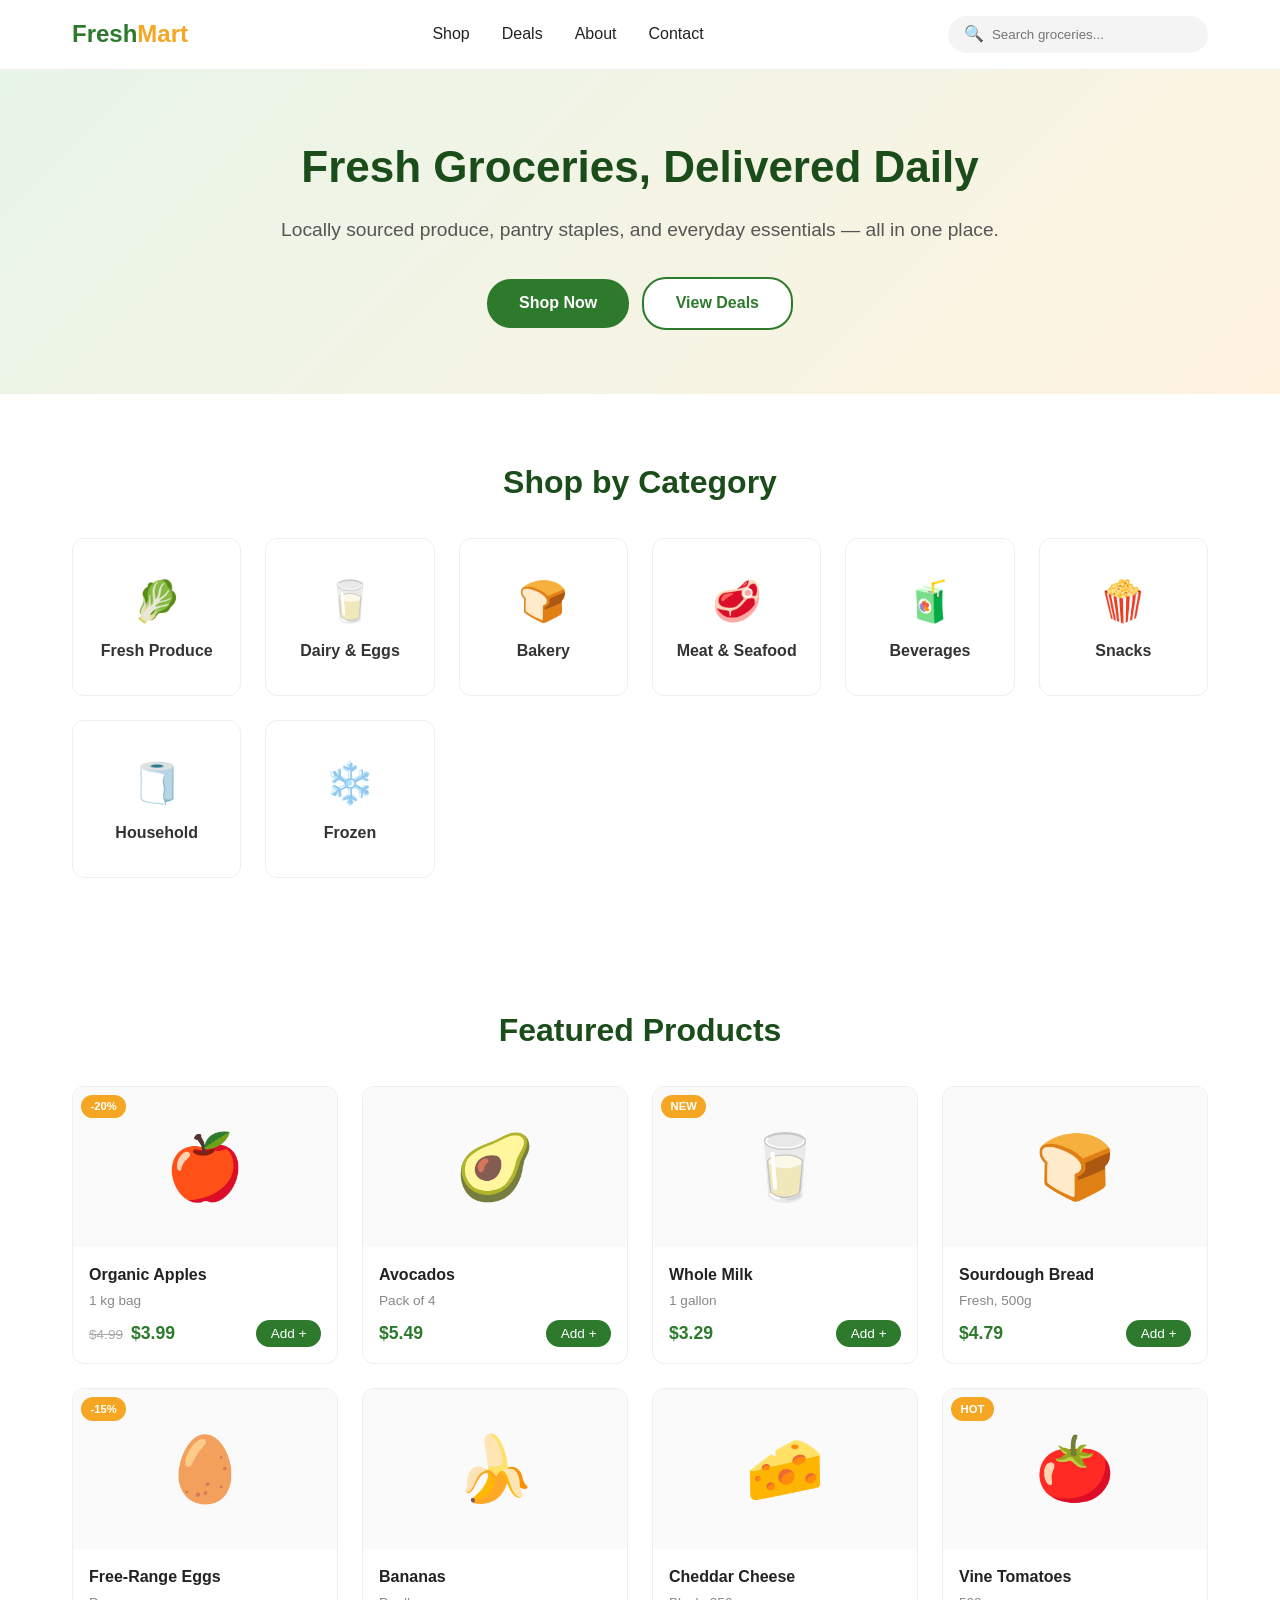
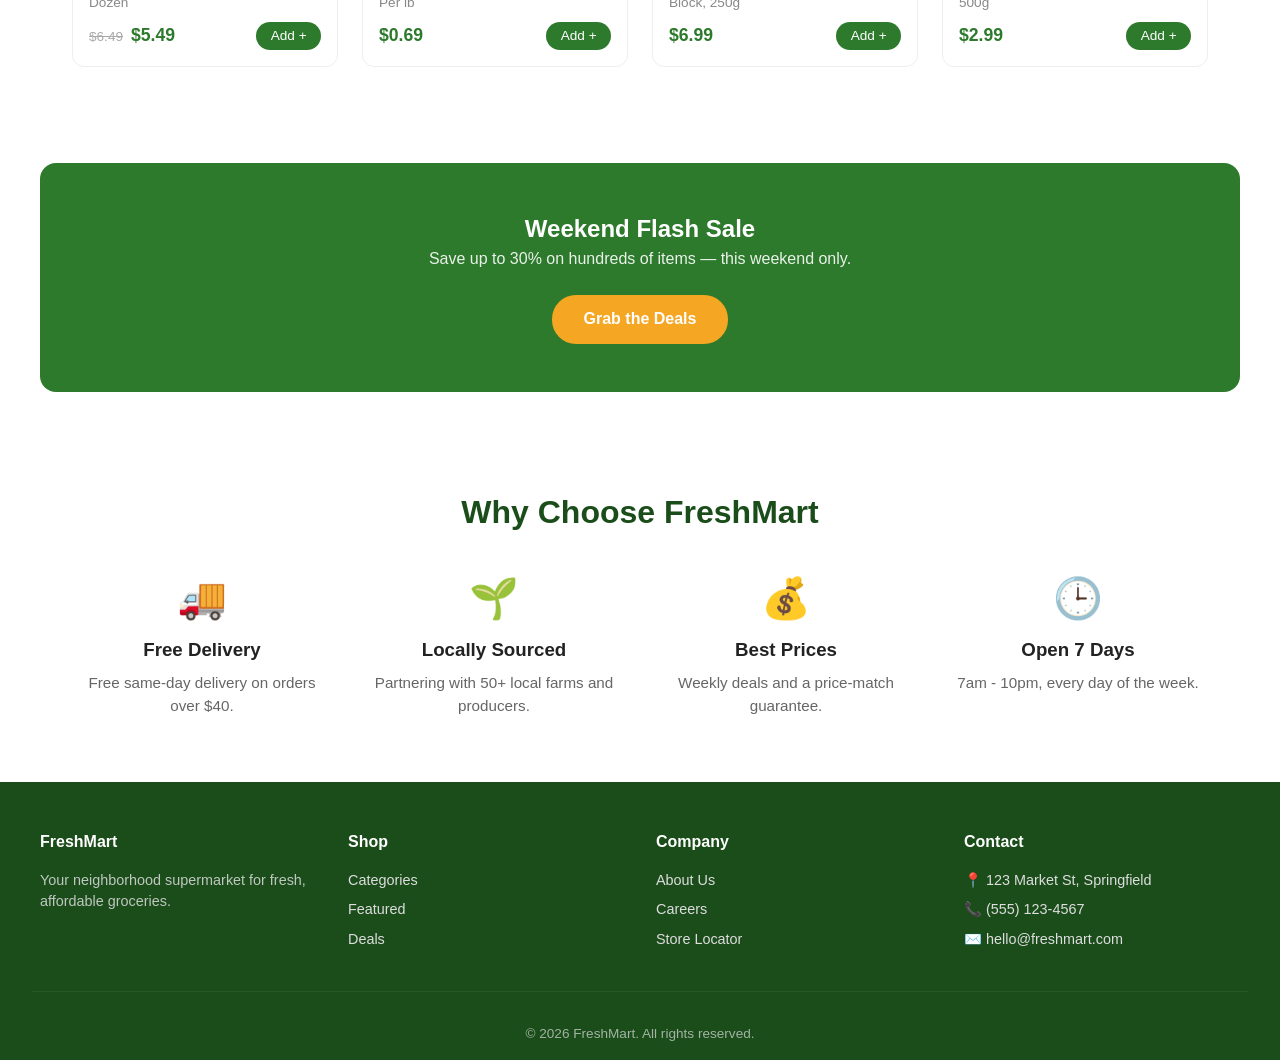
==== index.html @ 76dc121c "Add files via upload" ====
<!DOCTYPE html>
<html lang="en">
<head>
<meta charset="UTF-8" />
<meta name="viewport" content="width=device-width, initial-scale=1.0" />
<title>FreshMart - Your Neighborhood Supermarket</title>
<style>
  * { box-sizing: border-box; margin: 0; padding: 0; }
  body { font-family: -apple-system, BlinkMacSystemFont, 'Segoe UI', Roboto, sans-serif; color: #222; line-height: 1.5; }
  a { color: inherit; text-decoration: none; }
  img { max-width: 100%; display: block; }

  /* Header */
  header { position: sticky; top: 0; background: #fff; border-bottom: 1px solid #eee; z-index: 10; }
  .nav { display: flex; align-items: center; justify-content: space-between; padding: 1rem 2rem; max-width: 1200px; margin: 0 auto; }
  .logo { font-size: 1.5rem; font-weight: 800; color: #2d7a2d; }
  .logo span { color: #f5a623; }
  .nav ul { display: flex; gap: 2rem; list-style: none; }
  .nav a:hover { color: #2d7a2d; }
  .search { display: flex; align-items: center; background: #f4f4f4; border-radius: 24px; padding: 0.4rem 1rem; gap: 0.5rem; }
  .search input { border: none; background: transparent; outline: none; width: 200px; }

  /* Hero */
  .hero { background: linear-gradient(135deg, #e8f5e9 0%, #fff3e0 100%); padding: 4rem 2rem; text-align: center; }
  .hero h1 { font-size: 2.75rem; margin-bottom: 1rem; color: #1b4d1b; }
  .hero p { font-size: 1.2rem; color: #555; margin-bottom: 2rem; }
  .btn { display: inline-block; background: #2d7a2d; color: #fff; padding: 0.8rem 2rem; border-radius: 24px; font-weight: 600; border: none; cursor: pointer; transition: background 0.2s; }
  .btn:hover { background: #226322; }
  .btn-outline { background: #fff; color: #2d7a2d; border: 2px solid #2d7a2d; margin-left: 0.5rem; }
  .btn-outline:hover { background: #2d7a2d; color: #fff; }

  /* Sections */
  section { padding: 4rem 2rem; max-width: 1200px; margin: 0 auto; }
  section h2 { font-size: 2rem; margin-bottom: 2rem; text-align: center; color: #1b4d1b; }

  /* Categories */
  .categories { display: grid; grid-template-columns: repeat(auto-fit, minmax(160px, 1fr)); gap: 1.5rem; }
  .category { background: #fff; border: 1px solid #eee; border-radius: 12px; padding: 2rem 1rem; text-align: center; cursor: pointer; transition: transform 0.2s, box-shadow 0.2s; }
  .category:hover { transform: translateY(-4px); box-shadow: 0 8px 24px rgba(0,0,0,0.08); }
  .category .icon { font-size: 2.5rem; margin-bottom: 0.5rem; }
  .category h3 { font-size: 1rem; color: #333; }

  /* Products */
  .products { display: grid; grid-template-columns: repeat(auto-fill, minmax(220px, 1fr)); gap: 1.5rem; }
  .product { background: #fff; border: 1px solid #eee; border-radius: 12px; overflow: hidden; transition: box-shadow 0.2s; }
  .product:hover { box-shadow: 0 8px 24px rgba(0,0,0,0.08); }
  .product .img-wrap { background: #fafafa; font-size: 4rem; text-align: center; padding: 2rem; }
  .product .info { padding: 1rem; }
  .product h3 { font-size: 1rem; margin-bottom: 0.25rem; }
  .product .unit { color: #888; font-size: 0.85rem; margin-bottom: 0.5rem; }
  .product .price-row { display: flex; align-items: center; justify-content: space-between; }
  .product .price { font-weight: 700; color: #2d7a2d; font-size: 1.1rem; }
  .product .old-price { text-decoration: line-through; color: #aaa; font-size: 0.85rem; margin-right: 0.5rem; }
  .product .add { background: #2d7a2d; color: #fff; border: none; padding: 0.4rem 0.9rem; border-radius: 20px; cursor: pointer; font-size: 0.85rem; }
  .product .add:hover { background: #226322; }
  .badge { position: absolute; background: #f5a623; color: #fff; font-size: 0.7rem; padding: 0.2rem 0.6rem; border-radius: 12px; margin: 0.5rem; font-weight: 600; }
  .product { position: relative; }

  /* Deals banner */
  .deals { background: #2d7a2d; color: #fff; border-radius: 16px; padding: 3rem; text-align: center; margin: 2rem auto; max-width: 1200px; }
  .deals h2 { color: #fff; }
  .deals p { margin-bottom: 1.5rem; opacity: 0.9; }

  /* Features */
  .features { display: grid; grid-template-columns: repeat(auto-fit, minmax(220px, 1fr)); gap: 2rem; text-align: center; }
  .feature .icon { font-size: 2.5rem; margin-bottom: 0.5rem; }
  .feature h3 { margin-bottom: 0.5rem; }
  .feature p { color: #666; font-size: 0.95rem; }

  /* Footer */
  footer { background: #1b4d1b; color: #ddd; padding: 3rem 2rem 1rem; }
  .footer-grid { display: grid; grid-template-columns: repeat(auto-fit, minmax(200px, 1fr)); gap: 2rem; max-width: 1200px; margin: 0 auto; }
  .footer-grid h4 { color: #fff; margin-bottom: 1rem; }
  .footer-grid ul { list-style: none; }
  .footer-grid li { margin-bottom: 0.5rem; font-size: 0.9rem; }
  .footer-grid a:hover { color: #f5a623; }
  .copyright { text-align: center; padding-top: 2rem; margin-top: 2rem; border-top: 1px solid #2d5a2d; font-size: 0.85rem; opacity: 0.7; }

  @media (max-width: 700px) {
    .nav ul { display: none; }
    .hero h1 { font-size: 2rem; }
  }
</style>
</head>
<body>

<header>
  <div class="nav">
    <div class="logo">Fresh<span>Mart</span></div>
    <ul>
      <li><a href="#categories">Shop</a></li>
      <li><a href="#deals">Deals</a></li>
      <li><a href="#about">About</a></li>
      <li><a href="#contact">Contact</a></li>
    </ul>
    <div class="search">
      <span>🔍</span>
      <input type="text" placeholder="Search groceries..." />
    </div>
  </div>
</header>

<div class="hero">
  <h1>Fresh Groceries, Delivered Daily</h1>
  <p>Locally sourced produce, pantry staples, and everyday essentials — all in one place.</p>
  <a href="#categories" class="btn">Shop Now</a>
  <a href="#deals" class="btn btn-outline">View Deals</a>
</div>

<section id="categories">
  <h2>Shop by Category</h2>
  <div class="categories">
    <div class="category"><div class="icon">🥬</div><h3>Fresh Produce</h3></div>
    <div class="category"><div class="icon">🥛</div><h3>Dairy & Eggs</h3></div>
    <div class="category"><div class="icon">🍞</div><h3>Bakery</h3></div>
    <div class="category"><div class="icon">🥩</div><h3>Meat & Seafood</h3></div>
    <div class="category"><div class="icon">🧃</div><h3>Beverages</h3></div>
    <div class="category"><div class="icon">🍿</div><h3>Snacks</h3></div>
    <div class="category"><div class="icon">🧻</div><h3>Household</h3></div>
    <div class="category"><div class="icon">❄️</div><h3>Frozen</h3></div>
  </div>
</section>

<section id="featured">
  <h2>Featured Products</h2>
  <div class="products">
    <div class="product">
      <span class="badge">-20%</span>
      <div class="img-wrap">🍎</div>
      <div class="info">
        <h3>Organic Apples</h3>
        <div class="unit">1 kg bag</div>
        <div class="price-row">
          <div><span class="old-price">$4.99</span><span class="price">$3.99</span></div>
          <button class="add">Add +</button>
        </div>
      </div>
    </div>
    <div class="product">
      <div class="img-wrap">🥑</div>
      <div class="info">
        <h3>Avocados</h3>
        <div class="unit">Pack of 4</div>
        <div class="price-row">
          <span class="price">$5.49</span>
          <button class="add">Add +</button>
        </div>
      </div>
    </div>
    <div class="product">
      <span class="badge">NEW</span>
      <div class="img-wrap">🥛</div>
      <div class="info">
        <h3>Whole Milk</h3>
        <div class="unit">1 gallon</div>
        <div class="price-row">
          <span class="price">$3.29</span>
          <button class="add">Add +</button>
        </div>
      </div>
    </div>
    <div class="product">
      <div class="img-wrap">🍞</div>
      <div class="info">
        <h3>Sourdough Bread</h3>
        <div class="unit">Fresh, 500g</div>
        <div class="price-row">
          <span class="price">$4.79</span>
          <button class="add">Add +</button>
        </div>
      </div>
    </div>
    <div class="product">
      <span class="badge">-15%</span>
      <div class="img-wrap">🥚</div>
      <div class="info">
        <h3>Free-Range Eggs</h3>
        <div class="unit">Dozen</div>
        <div class="price-row">
          <div><span class="old-price">$6.49</span><span class="price">$5.49</span></div>
          <button class="add">Add +</button>
        </div>
      </div>
    </div>
    <div class="product">
      <div class="img-wrap">🍌</div>
      <div class="info">
        <h3>Bananas</h3>
        <div class="unit">Per lb</div>
        <div class="price-row">
          <span class="price">$0.69</span>
          <button class="add">Add +</button>
        </div>
      </div>
    </div>
    <div class="product">
      <div class="img-wrap">🧀</div>
      <div class="info">
        <h3>Cheddar Cheese</h3>
        <div class="unit">Block, 250g</div>
        <div class="price-row">
          <span class="price">$6.99</span>
          <button class="add">Add +</button>
        </div>
      </div>
    </div>
    <div class="product">
      <span class="badge">HOT</span>
      <div class="img-wrap">🍅</div>
      <div class="info">
        <h3>Vine Tomatoes</h3>
        <div class="unit">500g</div>
        <div class="price-row">
          <span class="price">$2.99</span>
          <button class="add">Add +</button>
        </div>
      </div>
    </div>
  </div>
</section>

<div id="deals" class="deals">
  <h2>Weekend Flash Sale</h2>
  <p>Save up to 30% on hundreds of items — this weekend only.</p>
  <a href="#featured" class="btn" style="background:#f5a623">Grab the Deals</a>
</div>

<section id="about">
  <h2>Why Choose FreshMart</h2>
  <div class="features">
    <div class="feature">
      <div class="icon">🚚</div>
      <h3>Free Delivery</h3>
      <p>Free same-day delivery on orders over $40.</p>
    </div>
    <div class="feature">
      <div class="icon">🌱</div>
      <h3>Locally Sourced</h3>
      <p>Partnering with 50+ local farms and producers.</p>
    </div>
    <div class="feature">
      <div class="icon">💰</div>
      <h3>Best Prices</h3>
      <p>Weekly deals and a price-match guarantee.</p>
    </div>
    <div class="feature">
      <div class="icon">🕒</div>
      <h3>Open 7 Days</h3>
      <p>7am - 10pm, every day of the week.</p>
    </div>
  </div>
</section>

<footer id="contact">
  <div class="footer-grid">
    <div>
      <h4>FreshMart</h4>
      <p style="font-size:0.9rem;opacity:0.85;">Your neighborhood supermarket for fresh, affordable groceries.</p>
    </div>
    <div>
      <h4>Shop</h4>
      <ul>
        <li><a href="#categories">Categories</a></li>
        <li><a href="#featured">Featured</a></li>
        <li><a href="#deals">Deals</a></li>
      </ul>
    </div>
    <div>
      <h4>Company</h4>
      <ul>
        <li><a href="#about">About Us</a></li>
        <li><a href="#">Careers</a></li>
        <li><a href="#">Store Locator</a></li>
      </ul>
    </div>
    <div>
      <h4>Contact</h4>
      <ul>
        <li>📍 123 Market St, Springfield</li>
        <li>📞 (555) 123-4567</li>
        <li>✉️ hello@freshmart.com</li>
      </ul>
    </div>
  </div>
  <div class="copyright">© 2026 FreshMart. All rights reserved.</div>
</footer>

<script>
  // Simple "add to cart" feedback
  document.querySelectorAll('.add').forEach(btn => {
    btn.addEventListener('click', () => {
      const original = btn.textContent;
      btn.textContent = '✓ Added';
      btn.style.background = '#f5a623';
      setTimeout(() => {
        btn.textContent = original;
        btn.style.background = '';
      }, 1200);
    });
  });
</script>

</body>
</html>
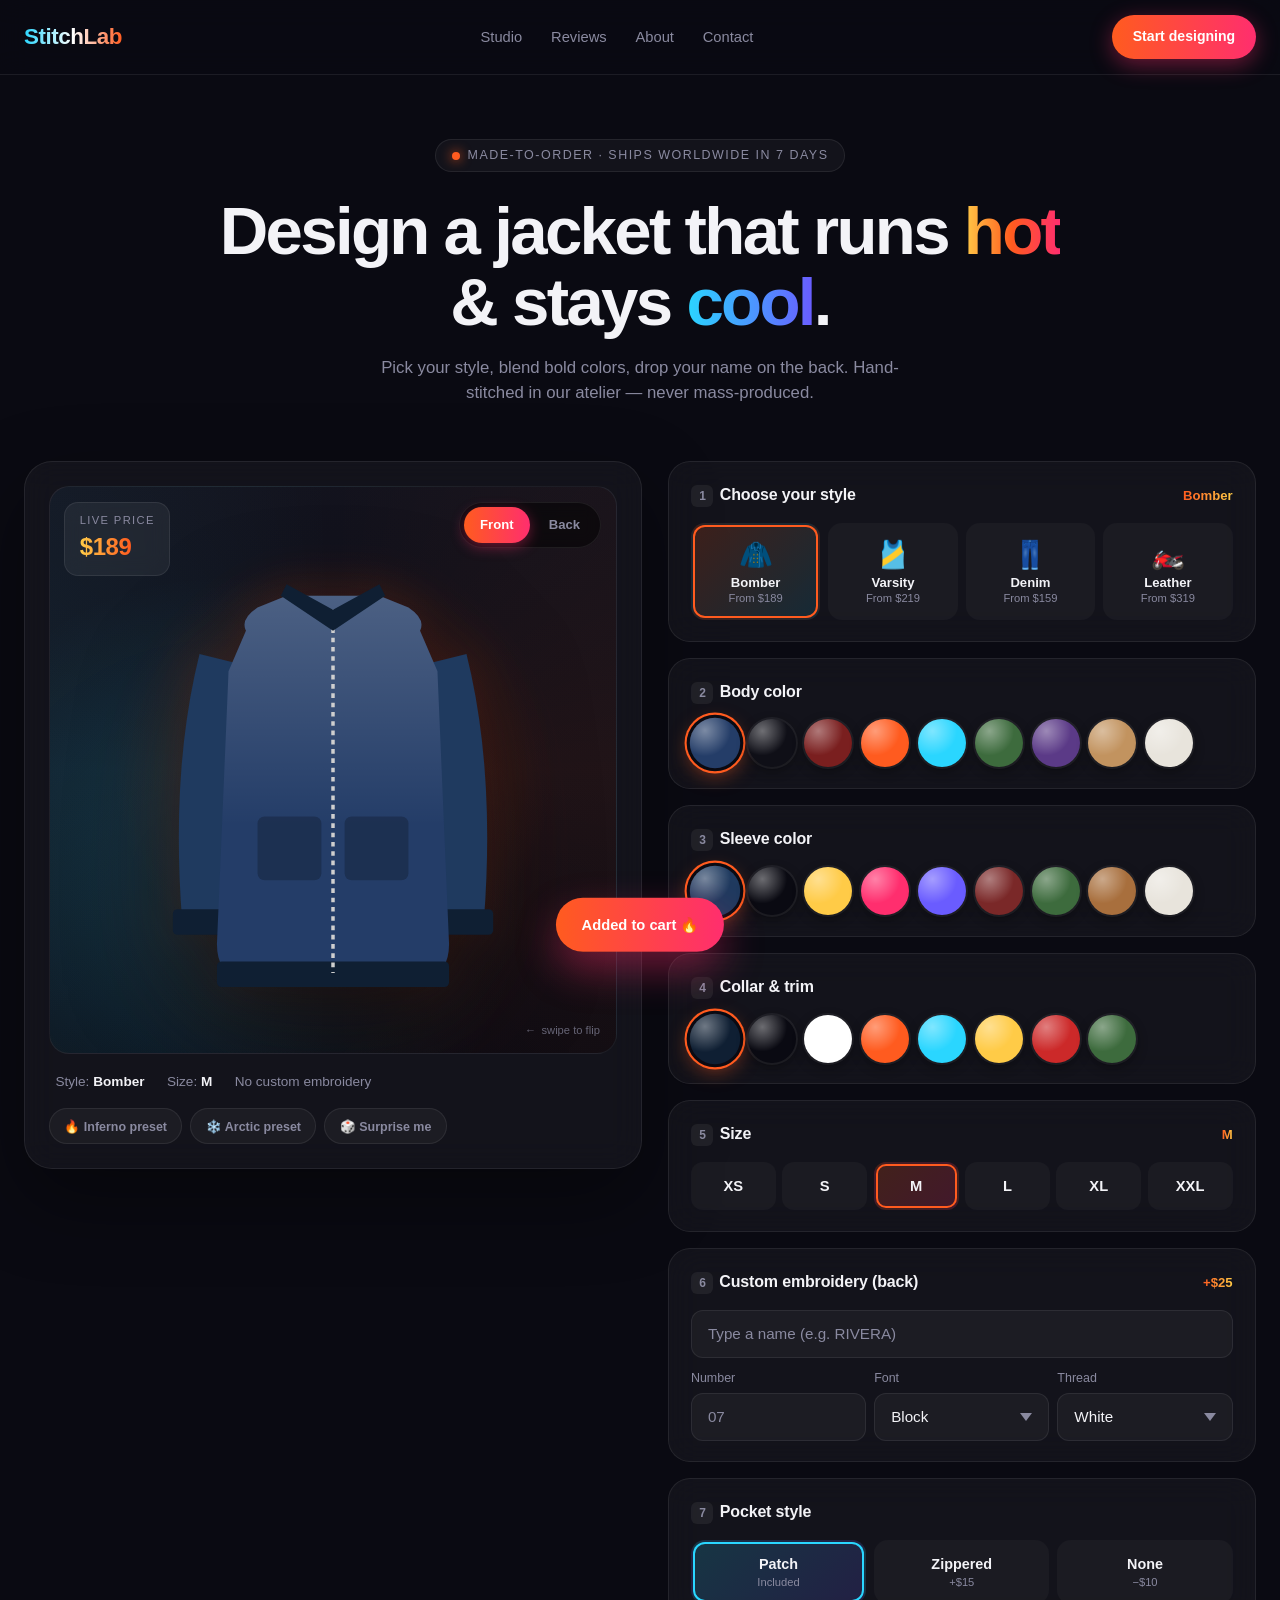
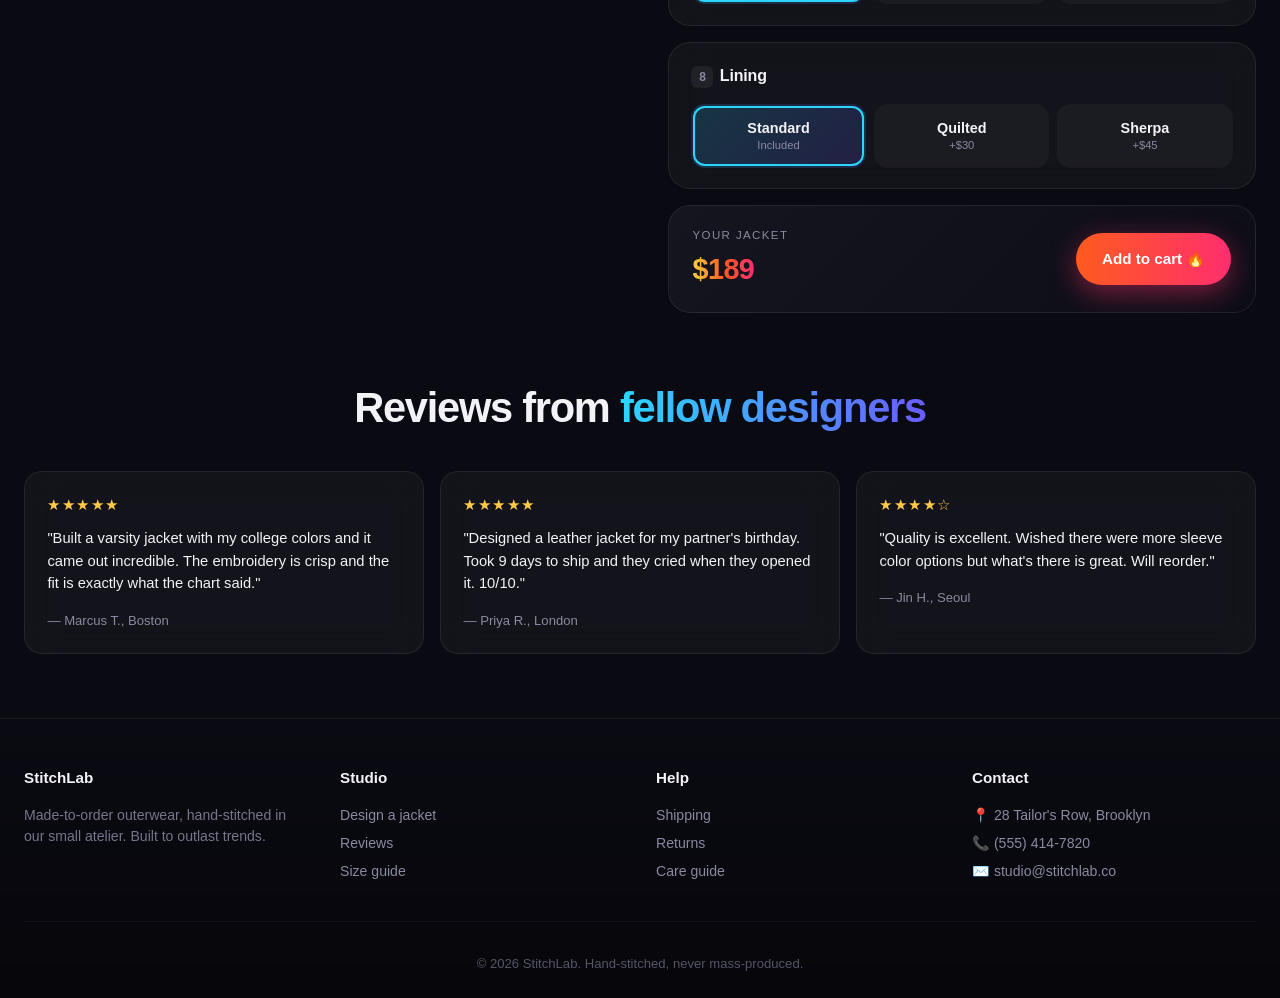
==== commit de2505d6: "Build StitchLab custom jacket studio - Live SVG jacket preview with front/back views - 4 styles (bom" ====
--- a/index.html
+++ b/index.html
@@ -2,83 +2,453 @@
 <html lang="en">
 <head>
 <meta charset="UTF-8" />
-<meta name="viewport" content="width=device-width, initial-scale=1.0" />
-<title>FreshMart - Your Neighborhood Supermarket</title>
+<meta name="viewport" content="width=device-width, initial-scale=1.0, viewport-fit=cover" />
+<meta name="theme-color" content="#0a0a12" />
+<title>StitchLab — Custom Jacket Studio</title>
 <style>
-  * { box-sizing: border-box; margin: 0; padding: 0; }
-  body { font-family: -apple-system, BlinkMacSystemFont, 'Segoe UI', Roboto, sans-serif; color: #222; line-height: 1.5; }
+  :root {
+    --bg: #0a0a12;
+    --bg-2: #12121f;
+    --panel: rgba(255,255,255,0.04);
+    --panel-border: rgba(255,255,255,0.08);
+    --text: #f3f3f7;
+    --muted: #8a8aa0;
+    --hot: #ff5b1f;
+    --hot-2: #ff2e6e;
+    --cool: #2ad6ff;
+    --cool-2: #6a5cff;
+    --gold: #ffcb47;
+  }
+
+  * { box-sizing: border-box; margin: 0; padding: 0; -webkit-tap-highlight-color: transparent; }
+  html, body { background: var(--bg); color: var(--text); }
+  body {
+    font-family: -apple-system, BlinkMacSystemFont, 'Segoe UI', Roboto, sans-serif;
+    line-height: 1.5;
+    overflow-x: hidden;
+    min-height: 100vh;
+    touch-action: manipulation;
+  }
   a { color: inherit; text-decoration: none; }
-  img { max-width: 100%; display: block; }
+  button, input, select { font-family: inherit; }
+  button { touch-action: manipulation; }
+
+  /* Animated background */
+  body::before {
+    content: '';
+    position: fixed; inset: 0;
+    background:
+      radial-gradient(800px 600px at 10% 0%, rgba(255,91,31,0.18), transparent 60%),
+      radial-gradient(700px 500px at 90% 10%, rgba(42,214,255,0.18), transparent 60%),
+      radial-gradient(600px 600px at 50% 100%, rgba(106,92,255,0.22), transparent 65%),
+      var(--bg);
+    z-index: -2;
+    animation: drift 22s ease-in-out infinite alternate;
+  }
+  body::after {
+    content: '';
+    position: fixed; inset: 0;
+    background-image:
+      linear-gradient(rgba(255,255,255,0.03) 1px, transparent 1px),
+      linear-gradient(90deg, rgba(255,255,255,0.03) 1px, transparent 1px);
+    background-size: 40px 40px;
+    z-index: -1;
+    pointer-events: none;
+    mask-image: radial-gradient(ellipse at center, black 30%, transparent 80%);
+  }
+  @keyframes drift {
+    0%   { background-position: 0% 0%, 100% 0%, 50% 100%; }
+    100% { background-position: 20% 10%, 70% 20%, 40% 90%; }
+  }
 
   /* Header */
-  header { position: sticky; top: 0; background: #fff; border-bottom: 1px solid #eee; z-index: 10; }
-  .nav { display: flex; align-items: center; justify-content: space-between; padding: 1rem 2rem; max-width: 1200px; margin: 0 auto; }
-  .logo { font-size: 1.5rem; font-weight: 800; color: #2d7a2d; }
-  .logo span { color: #f5a623; }
-  .nav ul { display: flex; gap: 2rem; list-style: none; }
-  .nav a:hover { color: #2d7a2d; }
-  .search { display: flex; align-items: center; background: #f4f4f4; border-radius: 24px; padding: 0.4rem 1rem; gap: 0.5rem; }
-  .search input { border: none; background: transparent; outline: none; width: 200px; }
+  header {
+    position: sticky; top: 0; z-index: 20;
+    backdrop-filter: blur(14px);
+    background: rgba(10,10,18,0.72);
+    border-bottom: 1px solid var(--panel-border);
+  }
+  .nav { display: flex; align-items: center; justify-content: space-between; padding: 0.95rem 1.5rem; max-width: 1320px; margin: 0 auto; gap: 1rem; }
+  .logo {
+    font-size: 1.4rem; font-weight: 900; letter-spacing: -0.02em;
+    background: linear-gradient(90deg, var(--cool), #fff 50%, var(--hot));
+    -webkit-background-clip: text; background-clip: text; color: transparent;
+  }
+  .nav ul { display: flex; gap: 1.8rem; list-style: none; font-size: 0.92rem; color: var(--muted); }
+  .nav a { transition: color 0.2s; }
+  .nav a:hover { color: var(--text); }
+  .nav .cta {
+    padding: 0.7rem 1.3rem; border-radius: 999px;
+    background: linear-gradient(90deg, var(--hot), var(--hot-2));
+    color: #fff; font-weight: 700; font-size: 0.88rem;
+    box-shadow: 0 6px 22px rgba(255,46,110,0.4);
+    transition: transform 0.15s, box-shadow 0.2s;
+  }
+  .nav .cta:active { transform: scale(0.96); }
 
   /* Hero */
-  .hero { background: linear-gradient(135deg, #e8f5e9 0%, #fff3e0 100%); padding: 4rem 2rem; text-align: center; }
-  .hero h1 { font-size: 2.75rem; margin-bottom: 1rem; color: #1b4d1b; }
-  .hero p { font-size: 1.2rem; color: #555; margin-bottom: 2rem; }
-  .btn { display: inline-block; background: #2d7a2d; color: #fff; padding: 0.8rem 2rem; border-radius: 24px; font-weight: 600; border: none; cursor: pointer; transition: background 0.2s; }
-  .btn:hover { background: #226322; }
-  .btn-outline { background: #fff; color: #2d7a2d; border: 2px solid #2d7a2d; margin-left: 0.5rem; }
-  .btn-outline:hover { background: #2d7a2d; color: #fff; }
-
-  /* Sections */
-  section { padding: 4rem 2rem; max-width: 1200px; margin: 0 auto; }
-  section h2 { font-size: 2rem; margin-bottom: 2rem; text-align: center; color: #1b4d1b; }
-
-  /* Categories */
-  .categories { display: grid; grid-template-columns: repeat(auto-fit, minmax(160px, 1fr)); gap: 1.5rem; }
-  .category { background: #fff; border: 1px solid #eee; border-radius: 12px; padding: 2rem 1rem; text-align: center; cursor: pointer; transition: transform 0.2s, box-shadow 0.2s; }
-  .category:hover { transform: translateY(-4px); box-shadow: 0 8px 24px rgba(0,0,0,0.08); }
-  .category .icon { font-size: 2.5rem; margin-bottom: 0.5rem; }
-  .category h3 { font-size: 1rem; color: #333; }
-
-  /* Products */
-  .products { display: grid; grid-template-columns: repeat(auto-fill, minmax(220px, 1fr)); gap: 1.5rem; }
-  .product { background: #fff; border: 1px solid #eee; border-radius: 12px; overflow: hidden; transition: box-shadow 0.2s; }
-  .product:hover { box-shadow: 0 8px 24px rgba(0,0,0,0.08); }
-  .product .img-wrap { background: #fafafa; font-size: 4rem; text-align: center; padding: 2rem; }
-  .product .info { padding: 1rem; }
-  .product h3 { font-size: 1rem; margin-bottom: 0.25rem; }
-  .product .unit { color: #888; font-size: 0.85rem; margin-bottom: 0.5rem; }
-  .product .price-row { display: flex; align-items: center; justify-content: space-between; }
-  .product .price { font-weight: 700; color: #2d7a2d; font-size: 1.1rem; }
-  .product .old-price { text-decoration: line-through; color: #aaa; font-size: 0.85rem; margin-right: 0.5rem; }
-  .product .add { background: #2d7a2d; color: #fff; border: none; padding: 0.4rem 0.9rem; border-radius: 20px; cursor: pointer; font-size: 0.85rem; }
-  .product .add:hover { background: #226322; }
-  .badge { position: absolute; background: #f5a623; color: #fff; font-size: 0.7rem; padding: 0.2rem 0.6rem; border-radius: 12px; margin: 0.5rem; font-weight: 600; }
-  .product { position: relative; }
-
-  /* Deals banner */
-  .deals { background: #2d7a2d; color: #fff; border-radius: 16px; padding: 3rem; text-align: center; margin: 2rem auto; max-width: 1200px; }
-  .deals h2 { color: #fff; }
-  .deals p { margin-bottom: 1.5rem; opacity: 0.9; }
-
-  /* Features */
-  .features { display: grid; grid-template-columns: repeat(auto-fit, minmax(220px, 1fr)); gap: 2rem; text-align: center; }
-  .feature .icon { font-size: 2.5rem; margin-bottom: 0.5rem; }
-  .feature h3 { margin-bottom: 0.5rem; }
-  .feature p { color: #666; font-size: 0.95rem; }
+  .hero { padding: 4rem 1.5rem 2rem; text-align: center; max-width: 920px; margin: 0 auto; position: relative; }
+  .eyebrow {
+    display: inline-flex; align-items: center; gap: 0.5rem;
+    padding: 0.4rem 1rem; border-radius: 999px;
+    background: rgba(255,255,255,0.04);
+    border: 1px solid var(--panel-border);
+    font-size: 0.78rem; letter-spacing: 0.12em; text-transform: uppercase; color: var(--muted);
+    margin-bottom: 1.5rem;
+  }
+  .pulse-dot {
+    width: 8px; height: 8px; border-radius: 50%;
+    background: var(--hot); box-shadow: 0 0 12px var(--hot);
+    animation: pulse 1.6s ease-in-out infinite;
+  }
+  @keyframes pulse { 0%,100% { opacity: 1; } 50% { opacity: 0.3; } }
+
+  .hero h1 {
+    font-size: clamp(2.2rem, 6vw, 4.2rem); line-height: 1.05; letter-spacing: -0.04em;
+    margin-bottom: 1.1rem; font-weight: 900;
+  }
+  .hero h1 .hot {
+    background: linear-gradient(90deg, var(--gold), var(--hot), var(--hot-2));
+    -webkit-background-clip: text; background-clip: text; color: transparent;
+  }
+  .hero h1 .cool {
+    background: linear-gradient(90deg, var(--cool), var(--cool-2));
+    -webkit-background-clip: text; background-clip: text; color: transparent;
+  }
+  .hero p { font-size: 1.05rem; color: var(--muted); max-width: 560px; margin: 0 auto; }
+
+  /* Studio */
+  .studio { max-width: 1320px; margin: 1.5rem auto 3rem; padding: 0 1.5rem; display: grid; grid-template-columns: 1.05fr 1fr; gap: 1.6rem; align-items: start; }
+  .preview-card {
+    background: var(--panel);
+    backdrop-filter: blur(16px);
+    border-radius: 28px; border: 1px solid var(--panel-border);
+    padding: 1.5rem; position: sticky; top: 88px;
+    box-shadow: 0 30px 80px rgba(0,0,0,0.4);
+  }
+  .preview-stage {
+    background:
+      radial-gradient(ellipse at center, rgba(255,91,31,0.18) 0%, transparent 55%),
+      radial-gradient(ellipse at 30% 70%, rgba(42,214,255,0.14) 0%, transparent 55%),
+      linear-gradient(160deg, #14141f 0%, #0a0a12 100%);
+    border-radius: 20px; aspect-ratio: 1 / 1;
+    display: flex; align-items: center; justify-content: center;
+    padding: 1rem; position: relative; overflow: hidden;
+    border: 1px solid var(--panel-border);
+    touch-action: pan-y;
+    user-select: none;
+  }
+  .preview-stage::before {
+    content: '';
+    position: absolute; inset: -50%;
+    background: conic-gradient(from 0deg, transparent 0deg, rgba(255,91,31,0.08) 90deg, transparent 180deg, rgba(42,214,255,0.08) 270deg, transparent 360deg);
+    animation: spin 18s linear infinite;
+    pointer-events: none;
+  }
+  @keyframes spin { to { transform: rotate(360deg); } }
+  .preview-stage svg {
+    width: 100%; height: 100%; max-width: 480px;
+    filter: drop-shadow(0 30px 50px rgba(0,0,0,0.6)) drop-shadow(0 0 20px rgba(255,91,31,0.18));
+    transition: transform 0.5s cubic-bezier(0.4, 0.1, 0.2, 1);
+    transform-style: preserve-3d;
+  }
+  .preview-stage.flipping svg { transform: rotateY(180deg); }
+
+  .view-toggle {
+    position: absolute; top: 0.9rem; right: 0.9rem;
+    background: rgba(0,0,0,0.5); backdrop-filter: blur(8px);
+    border-radius: 999px; padding: 0.25rem;
+    display: flex; gap: 0.2rem;
+    border: 1px solid var(--panel-border);
+    z-index: 2;
+  }
+  .view-toggle button {
+    background: transparent; border: none;
+    padding: 0.55rem 1rem; border-radius: 999px;
+    font-size: 0.82rem; font-weight: 700; cursor: pointer;
+    color: var(--muted); min-height: 36px;
+  }
+  .view-toggle button.active {
+    background: linear-gradient(90deg, var(--hot), var(--hot-2));
+    color: #fff;
+    box-shadow: 0 4px 14px rgba(255,46,110,0.4);
+  }
+
+  .swipe-hint {
+    position: absolute; bottom: 0.9rem; right: 1rem;
+    font-size: 0.7rem; color: var(--muted);
+    display: flex; align-items: center; gap: 0.35rem;
+    opacity: 0.7; pointer-events: none;
+    z-index: 2;
+  }
+  .swipe-hint .arr { animation: swipe 1.8s ease-in-out infinite; }
+  @keyframes swipe { 0%,100% { transform: translateX(0); } 50% { transform: translateX(-6px); } }
+
+  .price-tag {
+    position: absolute; top: 0.9rem; left: 0.9rem;
+    background: rgba(255,255,255,0.06); backdrop-filter: blur(10px);
+    border: 1px solid var(--panel-border);
+    border-radius: 14px; padding: 0.6rem 0.9rem;
+    z-index: 2;
+  }
+  .price-tag .label { display: block; font-size: 0.7rem; color: var(--muted); text-transform: uppercase; letter-spacing: 0.12em; }
+  .price-tag .amount {
+    font-size: 1.5rem; font-weight: 900; letter-spacing: -0.02em;
+    background: linear-gradient(90deg, var(--gold), var(--hot));
+    -webkit-background-clip: text; background-clip: text; color: transparent;
+  }
+
+  .preview-meta {
+    display: flex; flex-wrap: wrap; gap: 0.75rem 1.4rem;
+    margin-top: 1.1rem; font-size: 0.85rem; color: var(--muted);
+    padding: 0 0.4rem;
+  }
+  .preview-meta strong { color: var(--text); font-weight: 700; }
+
+  /* Mode chips */
+  .mode-chips { display: flex; gap: 0.5rem; margin-top: 1rem; flex-wrap: wrap; }
+  .mode-chip {
+    padding: 0.5rem 0.9rem; border-radius: 999px;
+    background: var(--panel); border: 1px solid var(--panel-border);
+    font-size: 0.78rem; font-weight: 700; cursor: pointer;
+    color: var(--muted); transition: all 0.2s;
+    display: inline-flex; align-items: center; gap: 0.4rem;
+    min-height: 36px;
+  }
+  .mode-chip:active { transform: scale(0.96); }
+  .mode-chip.hot.active { background: linear-gradient(90deg, var(--hot), var(--hot-2)); color: #fff; border-color: transparent; box-shadow: 0 4px 18px rgba(255,91,31,0.4); }
+  .mode-chip.cool.active { background: linear-gradient(90deg, var(--cool), var(--cool-2)); color: #fff; border-color: transparent; box-shadow: 0 4px 18px rgba(42,214,255,0.4); }
+
+  /* Options */
+  .options { display: flex; flex-direction: column; gap: 1rem; }
+  .option {
+    background: var(--panel); backdrop-filter: blur(16px);
+    border: 1px solid var(--panel-border);
+    border-radius: 22px; padding: 1.3rem 1.4rem;
+    transition: border-color 0.2s, transform 0.15s;
+  }
+  .option:hover { border-color: rgba(255,255,255,0.14); }
+  .option-header { display: flex; justify-content: space-between; align-items: baseline; margin-bottom: 1rem; gap: 1rem; }
+  .option-header h3 { font-size: 1rem; letter-spacing: -0.01em; font-weight: 700; }
+  .option-header h3 .num {
+    display: inline-block; width: 22px; height: 22px; line-height: 22px; text-align: center;
+    border-radius: 6px; background: rgba(255,255,255,0.06); font-size: 0.75rem; margin-right: 0.4rem;
+    color: var(--muted);
+  }
+  .option-header .selected {
+    font-size: 0.82rem; font-weight: 700;
+    background: linear-gradient(90deg, var(--hot), var(--gold));
+    -webkit-background-clip: text; background-clip: text; color: transparent;
+  }
+
+  /* Style grid */
+  .style-grid { display: grid; grid-template-columns: repeat(4, 1fr); gap: 0.5rem; }
+  .style-btn {
+    background: rgba(255,255,255,0.03);
+    border: 2px solid transparent;
+    border-radius: 14px; padding: 0.85rem 0.4rem;
+    text-align: center; cursor: pointer; color: var(--text);
+    transition: all 0.18s;
+    min-height: 92px;
+    position: relative; overflow: hidden;
+  }
+  .style-btn:active { transform: scale(0.96); }
+  .style-btn.active {
+    border-color: transparent;
+    background: linear-gradient(135deg, rgba(255,91,31,0.18), rgba(42,214,255,0.12));
+    box-shadow: inset 0 0 0 2px var(--hot);
+  }
+  .style-btn .icon { font-size: 1.7rem; margin-bottom: 0.25rem; display: block; }
+  .style-btn .name { font-size: 0.82rem; font-weight: 700; }
+  .style-btn .price { display: block; font-size: 0.7rem; color: var(--muted); margin-top: 0.15rem; }
+
+  /* Swatches */
+  .swatches { display: flex; flex-wrap: wrap; gap: 0.55rem; }
+  .swatch {
+    width: 48px; height: 48px; border-radius: 50%;
+    cursor: pointer; position: relative;
+    box-shadow: 0 0 0 2px rgba(255,255,255,0.06), 0 4px 12px rgba(0,0,0,0.4);
+    transition: transform 0.15s, box-shadow 0.15s;
+  }
+  .swatch::after {
+    content: ''; position: absolute; inset: 0; border-radius: 50%;
+    background: radial-gradient(circle at 30% 25%, rgba(255,255,255,0.4), transparent 50%);
+    pointer-events: none;
+  }
+  .swatch:active { transform: scale(0.92); }
+  .swatch.active {
+    box-shadow: 0 0 0 3px var(--bg), 0 0 0 5px var(--hot), 0 6px 18px rgba(255,91,31,0.5);
+    transform: scale(1.05);
+  }
+
+  /* Sizes */
+  .size-row { display: grid; grid-template-columns: repeat(6, 1fr); gap: 0.4rem; }
+  .size-btn {
+    background: rgba(255,255,255,0.03);
+    border: 2px solid transparent;
+    padding: 0.85rem 0; border-radius: 12px;
+    font-weight: 700; font-size: 0.92rem;
+    cursor: pointer; color: var(--text);
+    min-height: 48px;
+    transition: all 0.15s;
+  }
+  .size-btn:active { transform: scale(0.94); }
+  .size-btn.active {
+    background: linear-gradient(135deg, rgba(255,91,31,0.2), rgba(255,46,110,0.2));
+    box-shadow: inset 0 0 0 2px var(--hot);
+  }
+
+  /* Text controls */
+  .text-row { display: flex; flex-direction: column; gap: 0.7rem; }
+  input[type=text], select, .text-row input {
+    width: 100%; padding: 0.85rem 1rem;
+    background: rgba(255,255,255,0.04);
+    border: 1px solid var(--panel-border);
+    border-radius: 12px; font-size: 0.95rem;
+    color: var(--text); outline: none;
+    min-height: 48px;
+    transition: border-color 0.2s, background 0.2s;
+  }
+  input[type=text]:focus, select:focus {
+    border-color: var(--hot);
+    background: rgba(255,91,31,0.08);
+  }
+  ::placeholder { color: var(--muted); }
+  select { appearance: none; background-image: url("data:image/svg+xml;utf8,<svg xmlns='http://www.w3.org/2000/svg' width='12' height='8' viewBox='0 0 12 8'><path fill='%238a8aa0' d='M6 8L0 0h12z'/></svg>"); background-repeat: no-repeat; background-position: right 1rem center; padding-right: 2.5rem; }
+  .text-controls { display: grid; grid-template-columns: 1fr 1fr 1fr; gap: 0.5rem; }
+  .text-controls label { font-size: 0.78rem; color: var(--muted); display: flex; flex-direction: column; gap: 0.3rem; }
+
+  /* Toggle row */
+  .toggle-row { display: flex; gap: 0.5rem; }
+  .toggle-btn {
+    flex: 1; background: rgba(255,255,255,0.03);
+    border: 2px solid transparent;
+    padding: 0.9rem 0.5rem; border-radius: 14px;
+    cursor: pointer; font-size: 0.9rem; font-weight: 700;
+    color: var(--text); min-height: 60px;
+    transition: all 0.15s;
+  }
+  .toggle-btn:active { transform: scale(0.96); }
+  .toggle-btn.active {
+    background: linear-gradient(135deg, rgba(42,214,255,0.18), rgba(106,92,255,0.18));
+    box-shadow: inset 0 0 0 2px var(--cool);
+  }
+  .toggle-btn .price-add { display: block; font-size: 0.7rem; color: var(--muted); font-weight: 500; margin-top: 0.2rem; }
+
+  /* Order bar */
+  .order-bar {
+    background: linear-gradient(135deg, #15151f 0%, #0d0d16 100%);
+    border: 1px solid var(--panel-border);
+    border-radius: 22px; padding: 1.3rem 1.5rem;
+    display: flex; justify-content: space-between; align-items: center; gap: 1rem;
+    position: relative; overflow: hidden;
+  }
+  .order-bar::before {
+    content: ''; position: absolute; inset: 0;
+    background: linear-gradient(90deg, transparent, rgba(255,91,31,0.15), transparent);
+    transform: translateX(-100%);
+    animation: shimmer 4s ease-in-out infinite;
+  }
+  @keyframes shimmer { 50%, 100% { transform: translateX(100%); } }
+  .order-summary .label { display:block; font-size: 0.72rem; color: var(--muted); text-transform: uppercase; letter-spacing: 0.12em; margin-bottom: 0.2rem; }
+  .order-summary .total {
+    font-size: 1.8rem; font-weight: 900;
+    background: linear-gradient(90deg, var(--gold), var(--hot), var(--hot-2));
+    -webkit-background-clip: text; background-clip: text; color: transparent;
+    letter-spacing: -0.02em;
+  }
+  .add-cart {
+    background: linear-gradient(90deg, var(--hot), var(--hot-2));
+    color: #fff; border: none;
+    padding: 1rem 1.6rem; border-radius: 999px;
+    font-weight: 800; font-size: 0.95rem; cursor: pointer;
+    box-shadow: 0 8px 28px rgba(255,46,110,0.45);
+    transition: transform 0.15s, box-shadow 0.2s;
+    min-height: 52px; position: relative;
+  }
+  .add-cart:active { transform: scale(0.96); }
+
+  /* Reviews */
+  .reviews { max-width: 1320px; margin: 4rem auto 0; padding: 0 1.5rem; }
+  .reviews h2 {
+    font-size: clamp(1.8rem, 4vw, 2.6rem);
+    letter-spacing: -0.03em; margin-bottom: 2rem;
+    text-align: center; font-weight: 900;
+  }
+  .reviews h2 span {
+    background: linear-gradient(90deg, var(--cool), var(--cool-2));
+    -webkit-background-clip: text; background-clip: text; color: transparent;
+  }
+  .review-grid { display: grid; grid-template-columns: repeat(auto-fit, minmax(260px, 1fr)); gap: 1rem; }
+  .review {
+    background: var(--panel); backdrop-filter: blur(16px);
+    border: 1px solid var(--panel-border);
+    border-radius: 18px; padding: 1.4rem;
+    transition: transform 0.2s, border-color 0.2s;
+  }
+  .review:hover { transform: translateY(-4px); border-color: var(--hot); }
+  .review .stars { color: var(--gold); margin-bottom: 0.6rem; font-size: 0.95rem; letter-spacing: 0.1em; }
+  .review p { color: var(--text); margin-bottom: 1rem; font-size: 0.92rem; line-height: 1.55; }
+  .review .author { font-size: 0.82rem; color: var(--muted); }
 
   /* Footer */
-  footer { background: #1b4d1b; color: #ddd; padding: 3rem 2rem 1rem; }
-  .footer-grid { display: grid; grid-template-columns: repeat(auto-fit, minmax(200px, 1fr)); gap: 2rem; max-width: 1200px; margin: 0 auto; }
-  .footer-grid h4 { color: #fff; margin-bottom: 1rem; }
+  footer {
+    background: linear-gradient(180deg, transparent 0%, rgba(0,0,0,0.4) 100%);
+    border-top: 1px solid var(--panel-border);
+    color: var(--muted); padding: 3rem 1.5rem 1.5rem; margin-top: 4rem;
+  }
+  .footer-grid { display: grid; grid-template-columns: repeat(auto-fit, minmax(200px, 1fr)); gap: 2rem; max-width: 1320px; margin: 0 auto; }
+  .footer-grid h4 { color: var(--text); margin-bottom: 0.9rem; font-size: 0.95rem; font-weight: 800; }
   .footer-grid ul { list-style: none; }
-  .footer-grid li { margin-bottom: 0.5rem; font-size: 0.9rem; }
-  .footer-grid a:hover { color: #f5a623; }
-  .copyright { text-align: center; padding-top: 2rem; margin-top: 2rem; border-top: 1px solid #2d5a2d; font-size: 0.85rem; opacity: 0.7; }
-
-  @media (max-width: 700px) {
+  .footer-grid li { margin-bottom: 0.45rem; font-size: 0.88rem; }
+  .footer-grid a { transition: color 0.2s; }
+  .footer-grid a:hover { color: var(--hot); }
+  .copyright { text-align: center; padding-top: 2rem; margin-top: 2rem; border-top: 1px solid var(--panel-border); font-size: 0.82rem; opacity: 0.6; }
+
+  /* Toast */
+  .toast {
+    position: fixed; bottom: 1.5rem; left: 50%;
+    transform: translateX(-50%) translateY(140%);
+    background: linear-gradient(90deg, var(--hot), var(--hot-2));
+    color: #fff; padding: 1rem 1.6rem; border-radius: 999px;
+    font-weight: 800; font-size: 0.92rem;
+    box-shadow: 0 18px 40px rgba(255,46,110,0.4);
+    transition: transform 0.4s cubic-bezier(0.2, 0.9, 0.3, 1.3);
+    z-index: 100;
+  }
+  .toast.show { transform: translateX(-50%) translateY(0); }
+
+  /* Confetti */
+  .confetti {
+    position: fixed; pointer-events: none;
+    width: 10px; height: 14px; opacity: 0;
+    z-index: 99;
+  }
+
+  /* Ripple */
+  .ripple-host { position: relative; overflow: hidden; }
+  .ripple {
+    position: absolute; border-radius: 50%;
+    background: rgba(255,255,255,0.35);
+    transform: scale(0); pointer-events: none;
+    animation: ripple 0.55s ease-out;
+  }
+  @keyframes ripple { to { transform: scale(2.5); opacity: 0; } }
+
+  /* Mobile */
+  @media (max-width: 920px) {
+    .studio { grid-template-columns: 1fr; }
+    .preview-card { position: relative; top: 0; }
     .nav ul { display: none; }
-    .hero h1 { font-size: 2rem; }
+    .style-grid { grid-template-columns: repeat(2, 1fr); }
+    .size-row { grid-template-columns: repeat(3, 1fr); }
+    .text-controls { grid-template-columns: 1fr; }
+    .hero { padding-top: 2.5rem; }
+    .swatch { width: 44px; height: 44px; }
+  }
+  @media (max-width: 480px) {
+    .order-bar { flex-direction: column; align-items: stretch; }
+    .add-cart { width: 100%; }
   }
 </style>
 </head>
@@ -86,167 +456,218 @@
 
 <header>
   <div class="nav">
-    <div class="logo">Fresh<span>Mart</span></div>
+    <div class="logo">StitchLab</div>
     <ul>
-      <li><a href="#categories">Shop</a></li>
-      <li><a href="#deals">Deals</a></li>
+      <li><a href="#studio">Studio</a></li>
+      <li><a href="#reviews">Reviews</a></li>
       <li><a href="#about">About</a></li>
       <li><a href="#contact">Contact</a></li>
     </ul>
-    <div class="search">
-      <span>🔍</span>
-      <input type="text" placeholder="Search groceries..." />
-    </div>
+    <a href="#studio" class="cta ripple-host">Start designing</a>
   </div>
 </header>
 
-<div class="hero">
-  <h1>Fresh Groceries, Delivered Daily</h1>
-  <p>Locally sourced produce, pantry staples, and everyday essentials — all in one place.</p>
-  <a href="#categories" class="btn">Shop Now</a>
-  <a href="#deals" class="btn btn-outline">View Deals</a>
-</div>
-
-<section id="categories">
-  <h2>Shop by Category</h2>
-  <div class="categories">
-    <div class="category"><div class="icon">🥬</div><h3>Fresh Produce</h3></div>
-    <div class="category"><div class="icon">🥛</div><h3>Dairy & Eggs</h3></div>
-    <div class="category"><div class="icon">🍞</div><h3>Bakery</h3></div>
-    <div class="category"><div class="icon">🥩</div><h3>Meat & Seafood</h3></div>
-    <div class="category"><div class="icon">🧃</div><h3>Beverages</h3></div>
-    <div class="category"><div class="icon">🍿</div><h3>Snacks</h3></div>
-    <div class="category"><div class="icon">🧻</div><h3>Household</h3></div>
-    <div class="category"><div class="icon">❄️</div><h3>Frozen</h3></div>
+<section class="hero">
+  <span class="eyebrow"><span class="pulse-dot"></span>Made-to-order · Ships worldwide in 7 days</span>
+  <h1>Design a jacket that runs <span class="hot">hot</span> &amp; stays <span class="cool">cool</span>.</h1>
+  <p>Pick your style, blend bold colors, drop your name on the back. Hand-stitched in our atelier — never mass-produced.</p>
+</section>
+
+<section id="studio" class="studio">
+  <!-- Live preview -->
+  <div class="preview-card">
+    <div class="preview-stage" id="stage">
+      <div class="view-toggle">
+        <button data-view="front" class="active">Front</button>
+        <button data-view="back">Back</button>
+      </div>
+      <div class="price-tag">
+        <span class="label">Live price</span>
+        <span class="amount" id="livePrice">$189</span>
+      </div>
+      <svg id="jacket" viewBox="0 0 400 460" xmlns="http://www.w3.org/2000/svg">
+        <defs>
+          <linearGradient id="bodyGrad" x1="0" y1="0" x2="0" y2="1">
+            <stop offset="0%" stop-color="#ffffff" stop-opacity="0.18"/>
+            <stop offset="60%" stop-color="#ffffff" stop-opacity="0"/>
+          </linearGradient>
+          <filter id="softShadow"><feGaussianBlur stdDeviation="2"/></filter>
+        </defs>
+        <!-- Sleeves -->
+        <path id="sleeve-left"  d="M85 130 Q60 230 70 360 L130 365 Q135 240 145 145 Z" fill="#1f3a5f"/>
+        <path id="sleeve-right" d="M315 130 Q340 230 330 360 L270 365 Q265 240 255 145 Z" fill="#1f3a5f"/>
+        <!-- Cuffs -->
+        <rect id="cuff-left"  x="62" y="350" width="72" height="22" rx="4" fill="#0f1f33"/>
+        <rect id="cuff-right" x="266" y="350" width="72" height="22" rx="4" fill="#0f1f33"/>
+        <!-- Body -->
+        <path id="body" d="M125 110 Q120 100 135 90 L160 80 L240 80 L265 90 Q280 100 275 110 L290 145 L300 380 Q300 405 280 410 L120 410 Q100 405 100 380 L110 145 Z" fill="#243d68"/>
+        <!-- Body highlight -->
+        <path d="M125 110 Q120 100 135 90 L160 80 L240 80 L265 90 Q280 100 275 110 L290 145 L300 380 Q300 405 280 410 L120 410 Q100 405 100 380 L110 145 Z" fill="url(#bodyGrad)"/>
+        <!-- Hem -->
+        <rect id="hem" x="100" y="395" width="200" height="22" rx="4" fill="#0f1f33"/>
+        <!-- Front zipper / placket -->
+        <g id="front-details">
+          <line id="zipper" x1="200" y1="92" x2="200" y2="405" stroke="#cfcfcf" stroke-width="3" stroke-dasharray="4 4"/>
+          <circle id="zipper-pull" cx="200" cy="100" r="6" fill="#cfcfcf" stroke="#1a1a1a" stroke-width="1"/>
+        </g>
+        <!-- Pockets -->
+        <g id="pockets">
+          <rect class="pocket" x="135" y="270" width="55" height="55" rx="6" fill="rgba(0,0,0,0.25)"/>
+          <rect class="pocket" x="210" y="270" width="55" height="55" rx="6" fill="rgba(0,0,0,0.25)"/>
+        </g>
+        <!-- Collar -->
+        <path id="collar" d="M155 80 L200 110 L245 80 L240 70 L200 92 L160 70 Z" fill="#0f1f33"/>
+        <!-- Back panel -->
+        <g id="back-panel" style="display:none">
+          <text id="back-text" x="200" y="240" text-anchor="middle" font-family="Impact, sans-serif" font-size="40" fill="#ffffff" letter-spacing="3">YOUR NAME</text>
+          <text id="back-number" x="200" y="340" text-anchor="middle" font-family="Impact, sans-serif" font-size="92" font-weight="900" fill="#ffffff">07</text>
+        </g>
+      </svg>
+      <div class="swipe-hint"><span class="arr">←</span> swipe to flip</div>
+    </div>
+    <div class="preview-meta">
+      <span>Style: <strong id="metaStyle">Bomber</strong></span>
+      <span>Size: <strong id="metaSize">M</strong></span>
+      <span id="metaText">No custom embroidery</span>
+    </div>
+    <div class="mode-chips">
+      <button class="mode-chip hot ripple-host" id="hotPreset">🔥 Inferno preset</button>
+      <button class="mode-chip cool ripple-host" id="coolPreset">❄️ Arctic preset</button>
+      <button class="mode-chip ripple-host" id="randomPreset">🎲 Surprise me</button>
+    </div>
+  </div>
+
+  <!-- Options -->
+  <div class="options">
+    <div class="option">
+      <div class="option-header">
+        <h3><span class="num">1</span>Choose your style</h3>
+        <span class="selected" id="styleLabel">Bomber</span>
+      </div>
+      <div class="style-grid" id="styleGrid">
+        <button class="style-btn active ripple-host" data-style="bomber" data-price="189">
+          <span class="icon">🧥</span><div class="name">Bomber</div><span class="price">From $189</span>
+        </button>
+        <button class="style-btn ripple-host" data-style="varsity" data-price="219">
+          <span class="icon">🎽</span><div class="name">Varsity</div><span class="price">From $219</span>
+        </button>
+        <button class="style-btn ripple-host" data-style="denim" data-price="159">
+          <span class="icon">👖</span><div class="name">Denim</div><span class="price">From $159</span>
+        </button>
+        <button class="style-btn ripple-host" data-style="leather" data-price="319">
+          <span class="icon">🏍️</span><div class="name">Leather</div><span class="price">From $319</span>
+        </button>
+      </div>
+    </div>
+
+    <div class="option">
+      <div class="option-header"><h3><span class="num">2</span>Body color</h3></div>
+      <div class="swatches" id="bodySwatches"></div>
+    </div>
+
+    <div class="option">
+      <div class="option-header"><h3><span class="num">3</span>Sleeve color</h3></div>
+      <div class="swatches" id="sleeveSwatches"></div>
+    </div>
+
+    <div class="option">
+      <div class="option-header"><h3><span class="num">4</span>Collar &amp; trim</h3></div>
+      <div class="swatches" id="trimSwatches"></div>
+    </div>
+
+    <div class="option">
+      <div class="option-header">
+        <h3><span class="num">5</span>Size</h3>
+        <span class="selected" id="sizeLabel">M</span>
+      </div>
+      <div class="size-row" id="sizeRow">
+        <button class="size-btn ripple-host" data-size="XS">XS</button>
+        <button class="size-btn ripple-host" data-size="S">S</button>
+        <button class="size-btn active ripple-host" data-size="M">M</button>
+        <button class="size-btn ripple-host" data-size="L">L</button>
+        <button class="size-btn ripple-host" data-size="XL">XL</button>
+        <button class="size-btn ripple-host" data-size="XXL">XXL</button>
+      </div>
+    </div>
+
+    <div class="option">
+      <div class="option-header">
+        <h3><span class="num">6</span>Custom embroidery (back)</h3>
+        <span class="selected">+$25</span>
+      </div>
+      <div class="text-row">
+        <input type="text" id="customText" maxlength="14" placeholder="Type a name (e.g. RIVERA)" autocomplete="off" autocapitalize="characters" />
+        <div class="text-controls">
+          <label>Number
+            <input type="text" id="customNumber" maxlength="2" placeholder="07" inputmode="numeric" pattern="[0-9]*" />
+          </label>
+          <label>Font
+            <select id="customFont">
+              <option value="Impact, sans-serif">Block</option>
+              <option value="'Brush Script MT', cursive">Script</option>
+              <option value="'Courier New', monospace">Stencil</option>
+              <option value="Georgia, serif">Serif</option>
+            </select>
+          </label>
+          <label>Thread
+            <select id="customColor">
+              <option value="#ffffff">White</option>
+              <option value="#ff5b1f">Inferno</option>
+              <option value="#2ad6ff">Ice</option>
+              <option value="#ffcb47">Gold</option>
+              <option value="#cc2929">Crimson</option>
+              <option value="#1a1a1a">Onyx</option>
+            </select>
+          </label>
+        </div>
+      </div>
+    </div>
+
+    <div class="option">
+      <div class="option-header"><h3><span class="num">7</span>Pocket style</h3></div>
+      <div class="toggle-row" id="pocketRow">
+        <button class="toggle-btn active ripple-host" data-pockets="patch">Patch<span class="price-add">Included</span></button>
+        <button class="toggle-btn ripple-host" data-pockets="zip">Zippered<span class="price-add">+$15</span></button>
+        <button class="toggle-btn ripple-host" data-pockets="none">None<span class="price-add">−$10</span></button>
+      </div>
+    </div>
+
+    <div class="option">
+      <div class="option-header"><h3><span class="num">8</span>Lining</h3></div>
+      <div class="toggle-row" id="liningRow">
+        <button class="toggle-btn active ripple-host" data-lining="standard">Standard<span class="price-add">Included</span></button>
+        <button class="toggle-btn ripple-host" data-lining="quilted">Quilted<span class="price-add">+$30</span></button>
+        <button class="toggle-btn ripple-host" data-lining="sherpa">Sherpa<span class="price-add">+$45</span></button>
+      </div>
+    </div>
+
+    <div class="order-bar">
+      <div class="order-summary">
+        <span class="label">Your jacket</span>
+        <span class="total" id="totalPrice">$189</span>
+      </div>
+      <button class="add-cart ripple-host" id="addCart">Add to cart 🔥</button>
+    </div>
   </div>
 </section>
 
-<section id="featured">
-  <h2>Featured Products</h2>
-  <div class="products">
-    <div class="product">
-      <span class="badge">-20%</span>
-      <div class="img-wrap">🍎</div>
-      <div class="info">
-        <h3>Organic Apples</h3>
-        <div class="unit">1 kg bag</div>
-        <div class="price-row">
-          <div><span class="old-price">$4.99</span><span class="price">$3.99</span></div>
-          <button class="add">Add +</button>
-        </div>
-      </div>
-    </div>
-    <div class="product">
-      <div class="img-wrap">🥑</div>
-      <div class="info">
-        <h3>Avocados</h3>
-        <div class="unit">Pack of 4</div>
-        <div class="price-row">
-          <span class="price">$5.49</span>
-          <button class="add">Add +</button>
-        </div>
-      </div>
-    </div>
-    <div class="product">
-      <span class="badge">NEW</span>
-      <div class="img-wrap">🥛</div>
-      <div class="info">
-        <h3>Whole Milk</h3>
-        <div class="unit">1 gallon</div>
-        <div class="price-row">
-          <span class="price">$3.29</span>
-          <button class="add">Add +</button>
-        </div>
-      </div>
-    </div>
-    <div class="product">
-      <div class="img-wrap">🍞</div>
-      <div class="info">
-        <h3>Sourdough Bread</h3>
-        <div class="unit">Fresh, 500g</div>
-        <div class="price-row">
-          <span class="price">$4.79</span>
-          <button class="add">Add +</button>
-        </div>
-      </div>
-    </div>
-    <div class="product">
-      <span class="badge">-15%</span>
-      <div class="img-wrap">🥚</div>
-      <div class="info">
-        <h3>Free-Range Eggs</h3>
-        <div class="unit">Dozen</div>
-        <div class="price-row">
-          <div><span class="old-price">$6.49</span><span class="price">$5.49</span></div>
-          <button class="add">Add +</button>
-        </div>
-      </div>
-    </div>
-    <div class="product">
-      <div class="img-wrap">🍌</div>
-      <div class="info">
-        <h3>Bananas</h3>
-        <div class="unit">Per lb</div>
-        <div class="price-row">
-          <span class="price">$0.69</span>
-          <button class="add">Add +</button>
-        </div>
-      </div>
-    </div>
-    <div class="product">
-      <div class="img-wrap">🧀</div>
-      <div class="info">
-        <h3>Cheddar Cheese</h3>
-        <div class="unit">Block, 250g</div>
-        <div class="price-row">
-          <span class="price">$6.99</span>
-          <button class="add">Add +</button>
-        </div>
-      </div>
-    </div>
-    <div class="product">
-      <span class="badge">HOT</span>
-      <div class="img-wrap">🍅</div>
-      <div class="info">
-        <h3>Vine Tomatoes</h3>
-        <div class="unit">500g</div>
-        <div class="price-row">
-          <span class="price">$2.99</span>
-          <button class="add">Add +</button>
-        </div>
-      </div>
-    </div>
-  </div>
-</section>
-
-<div id="deals" class="deals">
-  <h2>Weekend Flash Sale</h2>
-  <p>Save up to 30% on hundreds of items — this weekend only.</p>
-  <a href="#featured" class="btn" style="background:#f5a623">Grab the Deals</a>
-</div>
-
-<section id="about">
-  <h2>Why Choose FreshMart</h2>
-  <div class="features">
-    <div class="feature">
-      <div class="icon">🚚</div>
-      <h3>Free Delivery</h3>
-      <p>Free same-day delivery on orders over $40.</p>
-    </div>
-    <div class="feature">
-      <div class="icon">🌱</div>
-      <h3>Locally Sourced</h3>
-      <p>Partnering with 50+ local farms and producers.</p>
-    </div>
-    <div class="feature">
-      <div class="icon">💰</div>
-      <h3>Best Prices</h3>
-      <p>Weekly deals and a price-match guarantee.</p>
-    </div>
-    <div class="feature">
-      <div class="icon">🕒</div>
-      <h3>Open 7 Days</h3>
-      <p>7am - 10pm, every day of the week.</p>
+<section id="reviews" class="reviews">
+  <h2>Reviews from <span>fellow designers</span></h2>
+  <div class="review-grid">
+    <div class="review">
+      <div class="stars">★★★★★</div>
+      <p>"Built a varsity jacket with my college colors and it came out incredible. The embroidery is crisp and the fit is exactly what the chart said."</p>
+      <div class="author">— Marcus T., Boston</div>
+    </div>
+    <div class="review">
+      <div class="stars">★★★★★</div>
+      <p>"Designed a leather jacket for my partner's birthday. Took 9 days to ship and they cried when they opened it. 10/10."</p>
+      <div class="author">— Priya R., London</div>
+    </div>
+    <div class="review">
+      <div class="stars">★★★★☆</div>
+      <p>"Quality is excellent. Wished there were more sleeve color options but what's there is great. Will reorder."</p>
+      <div class="author">— Jin H., Seoul</div>
     </div>
   </div>
 </section>
@@ -254,50 +675,321 @@
 <footer id="contact">
   <div class="footer-grid">
     <div>
-      <h4>FreshMart</h4>
-      <p style="font-size:0.9rem;opacity:0.85;">Your neighborhood supermarket for fresh, affordable groceries.</p>
+      <h4>StitchLab</h4>
+      <p style="font-size:0.88rem;opacity:0.85;">Made-to-order outerwear, hand-stitched in our small atelier. Built to outlast trends.</p>
     </div>
     <div>
-      <h4>Shop</h4>
+      <h4>Studio</h4>
       <ul>
-        <li><a href="#categories">Categories</a></li>
-        <li><a href="#featured">Featured</a></li>
-        <li><a href="#deals">Deals</a></li>
+        <li><a href="#studio">Design a jacket</a></li>
+        <li><a href="#reviews">Reviews</a></li>
+        <li><a href="#">Size guide</a></li>
       </ul>
     </div>
     <div>
-      <h4>Company</h4>
+      <h4>Help</h4>
       <ul>
-        <li><a href="#about">About Us</a></li>
-        <li><a href="#">Careers</a></li>
-        <li><a href="#">Store Locator</a></li>
+        <li><a href="#">Shipping</a></li>
+        <li><a href="#">Returns</a></li>
+        <li><a href="#">Care guide</a></li>
       </ul>
     </div>
     <div>
       <h4>Contact</h4>
       <ul>
-        <li>📍 123 Market St, Springfield</li>
-        <li>📞 (555) 123-4567</li>
-        <li>✉️ hello@freshmart.com</li>
+        <li>📍 28 Tailor's Row, Brooklyn</li>
+        <li>📞 (555) 414-7820</li>
+        <li>✉️ studio@stitchlab.co</li>
       </ul>
     </div>
   </div>
-  <div class="copyright">© 2026 FreshMart. All rights reserved.</div>
+  <div class="copyright">© 2026 StitchLab. Hand-stitched, never mass-produced.</div>
 </footer>
 
+<div class="toast" id="toast">Added to cart 🔥</div>
+
 <script>
-  // Simple "add to cart" feedback
-  document.querySelectorAll('.add').forEach(btn => {
+  // Color palettes (with Hot + Cool gradients front and center)
+  const palettes = {
+    body:   ['#243d68', '#0f0f17', '#7a1f1f', '#ff5b1f', '#2ad6ff', '#3d6b3d', '#5b3a87', '#c2935f', '#e8e4dc'],
+    sleeve: ['#1f3a5f', '#0a0a12', '#ffcb47', '#ff2e6e', '#6a5cff', '#7a2828', '#3d6b3d', '#a86f3d', '#e8e4dc'],
+    trim:   ['#0f1f33', '#0a0a12', '#ffffff', '#ff5b1f', '#2ad6ff', '#ffcb47', '#cc2929', '#3d6b3d'],
+  };
+
+  const state = {
+    style: 'bomber',
+    stylePrice: 189,
+    body: '#243d68',
+    sleeve: '#1f3a5f',
+    trim: '#0f1f33',
+    size: 'M',
+    text: '',
+    number: '',
+    font: 'Impact, sans-serif',
+    threadColor: '#ffffff',
+    pockets: 'patch',
+    lining: 'standard',
+    view: 'front',
+  };
+
+  const pricing = {
+    pockets: { patch: 0, zip: 15, none: -10 },
+    lining: { standard: 0, quilted: 30, sherpa: 45 },
+    embroidery: 25,
+  };
+
+  // Build swatches
+  function buildSwatches(containerId, palette, key) {
+    const container = document.getElementById(containerId);
+    palette.forEach((color, i) => {
+      const sw = document.createElement('div');
+      sw.className = 'swatch' + (i === 0 ? ' active' : '');
+      sw.style.background = color;
+      sw.dataset.color = color;
+      sw.setAttribute('role', 'button');
+      sw.setAttribute('aria-label', 'Color ' + color);
+      sw.addEventListener('click', () => {
+        container.querySelectorAll('.swatch').forEach(s => s.classList.remove('active'));
+        sw.classList.add('active');
+        state[key] = color;
+        haptic();
+        applyState();
+      });
+      container.appendChild(sw);
+    });
+  }
+  buildSwatches('bodySwatches', palettes.body, 'body');
+  buildSwatches('sleeveSwatches', palettes.sleeve, 'sleeve');
+  buildSwatches('trimSwatches', palettes.trim, 'trim');
+
+  // Style buttons
+  document.querySelectorAll('.style-btn').forEach(btn => {
     btn.addEventListener('click', () => {
-      const original = btn.textContent;
-      btn.textContent = '✓ Added';
-      btn.style.background = '#f5a623';
-      setTimeout(() => {
-        btn.textContent = original;
-        btn.style.background = '';
-      }, 1200);
+      document.querySelectorAll('.style-btn').forEach(b => b.classList.remove('active'));
+      btn.classList.add('active');
+      state.style = btn.dataset.style;
+      state.stylePrice = parseInt(btn.dataset.price, 10);
+      const name = btn.querySelector('.name').textContent;
+      document.getElementById('styleLabel').textContent = name;
+      document.getElementById('metaStyle').textContent = name;
+      haptic();
+      applyState();
     });
   });
+
+  // Size buttons
+  document.querySelectorAll('#sizeRow .size-btn').forEach(btn => {
+    btn.addEventListener('click', () => {
+      document.querySelectorAll('#sizeRow .size-btn').forEach(b => b.classList.remove('active'));
+      btn.classList.add('active');
+      state.size = btn.dataset.size;
+      document.getElementById('sizeLabel').textContent = state.size;
+      document.getElementById('metaSize').textContent = state.size;
+      haptic();
+      applyState();
+    });
+  });
+
+  // Toggle rows
+  function bindToggle(rowId, key) {
+    document.querySelectorAll('#' + rowId + ' .toggle-btn').forEach(btn => {
+      btn.addEventListener('click', () => {
+        document.querySelectorAll('#' + rowId + ' .toggle-btn').forEach(b => b.classList.remove('active'));
+        btn.classList.add('active');
+        state[key] = btn.dataset[key];
+        haptic();
+        applyState();
+      });
+    });
+  }
+  bindToggle('pocketRow', 'pockets');
+  bindToggle('liningRow', 'lining');
+
+  // Text inputs
+  document.getElementById('customText').addEventListener('input', e => {
+    state.text = e.target.value.toUpperCase();
+    applyState();
+  });
+  document.getElementById('customNumber').addEventListener('input', e => {
+    e.target.value = e.target.value.replace(/[^0-9]/g, '');
+    state.number = e.target.value;
+    applyState();
+  });
+  document.getElementById('customFont').addEventListener('change', e => {
+    state.font = e.target.value; applyState();
+  });
+  document.getElementById('customColor').addEventListener('change', e => {
+    state.threadColor = e.target.value; applyState();
+  });
+
+  // View toggle (with flip animation)
+  const stage = document.getElementById('stage');
+  function setView(view) {
+    if (state.view === view) return;
+    state.view = view;
+    stage.classList.add('flipping');
+    setTimeout(() => {
+      applyState();
+      stage.classList.remove('flipping');
+    }, 250);
+    document.querySelectorAll('.view-toggle button').forEach(b => {
+      b.classList.toggle('active', b.dataset.view === view);
+    });
+    haptic();
+  }
+  document.querySelectorAll('.view-toggle button').forEach(btn => {
+    btn.addEventListener('click', () => setView(btn.dataset.view));
+  });
+
+  // Swipe to flip preview (touch + mouse drag)
+  let touchStartX = null;
+  function onStart(x) { touchStartX = x; }
+  function onEnd(x) {
+    if (touchStartX === null) return;
+    const dx = x - touchStartX;
+    if (Math.abs(dx) > 50) setView(state.view === 'front' ? 'back' : 'front');
+    touchStartX = null;
+  }
+  stage.addEventListener('touchstart', e => onStart(e.touches[0].clientX), { passive: true });
+  stage.addEventListener('touchend',   e => onEnd(e.changedTouches[0].clientX));
+  stage.addEventListener('mousedown',  e => onStart(e.clientX));
+  stage.addEventListener('mouseup',    e => onEnd(e.clientX));
+
+  // Apply state
+  function applyState() {
+    document.getElementById('body').setAttribute('fill', state.body);
+    document.getElementById('sleeve-left').setAttribute('fill', state.sleeve);
+    document.getElementById('sleeve-right').setAttribute('fill', state.sleeve);
+    document.getElementById('collar').setAttribute('fill', state.trim);
+    document.getElementById('cuff-left').setAttribute('fill', state.trim);
+    document.getElementById('cuff-right').setAttribute('fill', state.trim);
+    document.getElementById('hem').setAttribute('fill', state.trim);
+
+    const pocketEls = document.querySelectorAll('#pockets .pocket');
+    if (state.pockets === 'none' || state.view === 'back') {
+      pocketEls.forEach(p => p.setAttribute('opacity', 0));
+    } else {
+      pocketEls.forEach(p => {
+        p.setAttribute('opacity', 1);
+        p.setAttribute('fill', state.pockets === 'zip' ? 'rgba(0,0,0,0.4)' : 'rgba(0,0,0,0.22)');
+      });
+    }
+
+    const frontDetails = document.getElementById('front-details');
+    const backPanel = document.getElementById('back-panel');
+    if (state.view === 'back') {
+      frontDetails.style.display = 'none';
+      backPanel.style.display = '';
+    } else {
+      frontDetails.style.display = '';
+      backPanel.style.display = 'none';
+    }
+
+    const backText = document.getElementById('back-text');
+    const backNumber = document.getElementById('back-number');
+    backText.textContent = state.text || '';
+    backText.setAttribute('font-family', state.font);
+    backText.setAttribute('fill', state.threadColor);
+    backNumber.textContent = state.number || '';
+    backNumber.setAttribute('font-family', state.font);
+    backNumber.setAttribute('fill', state.threadColor);
+
+    const hasEmbroidery = state.text || state.number;
+    document.getElementById('metaText').textContent = hasEmbroidery
+      ? 'Embroidered: ' + [state.text, state.number].filter(Boolean).join(' · ')
+      : 'No custom embroidery';
+
+    let total = state.stylePrice;
+    total += pricing.pockets[state.pockets];
+    total += pricing.lining[state.lining];
+    if (hasEmbroidery) total += pricing.embroidery;
+    document.getElementById('livePrice').textContent = '$' + total;
+    document.getElementById('totalPrice').textContent = '$' + total;
+  }
+  applyState();
+
+  // Presets
+  function applyPreset(preset, chipId) {
+    Object.assign(state, preset);
+    // Reflect in UI
+    document.querySelectorAll('#bodySwatches .swatch').forEach(s => s.classList.toggle('active', s.dataset.color === state.body));
+    document.querySelectorAll('#sleeveSwatches .swatch').forEach(s => s.classList.toggle('active', s.dataset.color === state.sleeve));
+    document.querySelectorAll('#trimSwatches .swatch').forEach(s => s.classList.toggle('active', s.dataset.color === state.trim));
+    document.querySelectorAll('.mode-chip').forEach(c => c.classList.remove('active'));
+    if (chipId) document.getElementById(chipId).classList.add('active');
+    haptic();
+    applyState();
+  }
+  document.getElementById('hotPreset').addEventListener('click', () => applyPreset(
+    { body: '#7a1f1f', sleeve: '#ff2e6e', trim: '#ffcb47' },
+    'hotPreset'
+  ));
+  document.getElementById('coolPreset').addEventListener('click', () => applyPreset(
+    { body: '#0a0a12', sleeve: '#2ad6ff', trim: '#6a5cff' },
+    'coolPreset'
+  ));
+  document.getElementById('randomPreset').addEventListener('click', () => {
+    const pick = arr => arr[Math.floor(Math.random() * arr.length)];
+    applyPreset({
+      body: pick(palettes.body),
+      sleeve: pick(palettes.sleeve),
+      trim: pick(palettes.trim),
+    }, 'randomPreset');
+  });
+
+  // Ripple effect on .ripple-host
+  document.querySelectorAll('.ripple-host').forEach(host => {
+    host.addEventListener('pointerdown', e => {
+      const rect = host.getBoundingClientRect();
+      const r = document.createElement('span');
+      r.className = 'ripple';
+      const size = Math.max(rect.width, rect.height);
+      r.style.width = r.style.height = size + 'px';
+      r.style.left = (e.clientX - rect.left - size / 2) + 'px';
+      r.style.top  = (e.clientY - rect.top  - size / 2) + 'px';
+      host.appendChild(r);
+      setTimeout(() => r.remove(), 600);
+    });
+  });
+
+  // Haptic helper (works on supported mobile)
+  function haptic() {
+    if (navigator.vibrate) navigator.vibrate(8);
+  }
+
+  // Confetti burst
+  function confettiBurst() {
+    const colors = ['#ff5b1f', '#ff2e6e', '#ffcb47', '#2ad6ff', '#6a5cff', '#ffffff'];
+    const cart = document.getElementById('addCart').getBoundingClientRect();
+    const originX = cart.left + cart.width / 2;
+    const originY = cart.top + cart.height / 2;
+    for (let i = 0; i < 28; i++) {
+      const c = document.createElement('div');
+      c.className = 'confetti';
+      c.style.background = colors[i % colors.length];
+      c.style.left = originX + 'px';
+      c.style.top = originY + 'px';
+      document.body.appendChild(c);
+      const angle = (Math.PI * 2 * i) / 28 + Math.random() * 0.3;
+      const dist = 120 + Math.random() * 160;
+      const dx = Math.cos(angle) * dist;
+      const dy = Math.sin(angle) * dist - 120;
+      const rot = (Math.random() * 720 - 360) + 'deg';
+      c.animate([
+        { transform: 'translate(0, 0) rotate(0deg)', opacity: 1 },
+        { transform: `translate(${dx}px, ${dy + 200}px) rotate(${rot})`, opacity: 0 }
+      ], { duration: 1100 + Math.random() * 400, easing: 'cubic-bezier(0.2, 0.7, 0.3, 1)' });
+      setTimeout(() => c.remove(), 1600);
+    }
+  }
+
+  const toast = document.getElementById('toast');
+  document.getElementById('addCart').addEventListener('click', () => {
+    confettiBurst();
+    haptic();
+    toast.classList.add('show');
+    setTimeout(() => toast.classList.remove('show'), 1900);
+  });
 </script>
 
 </body>
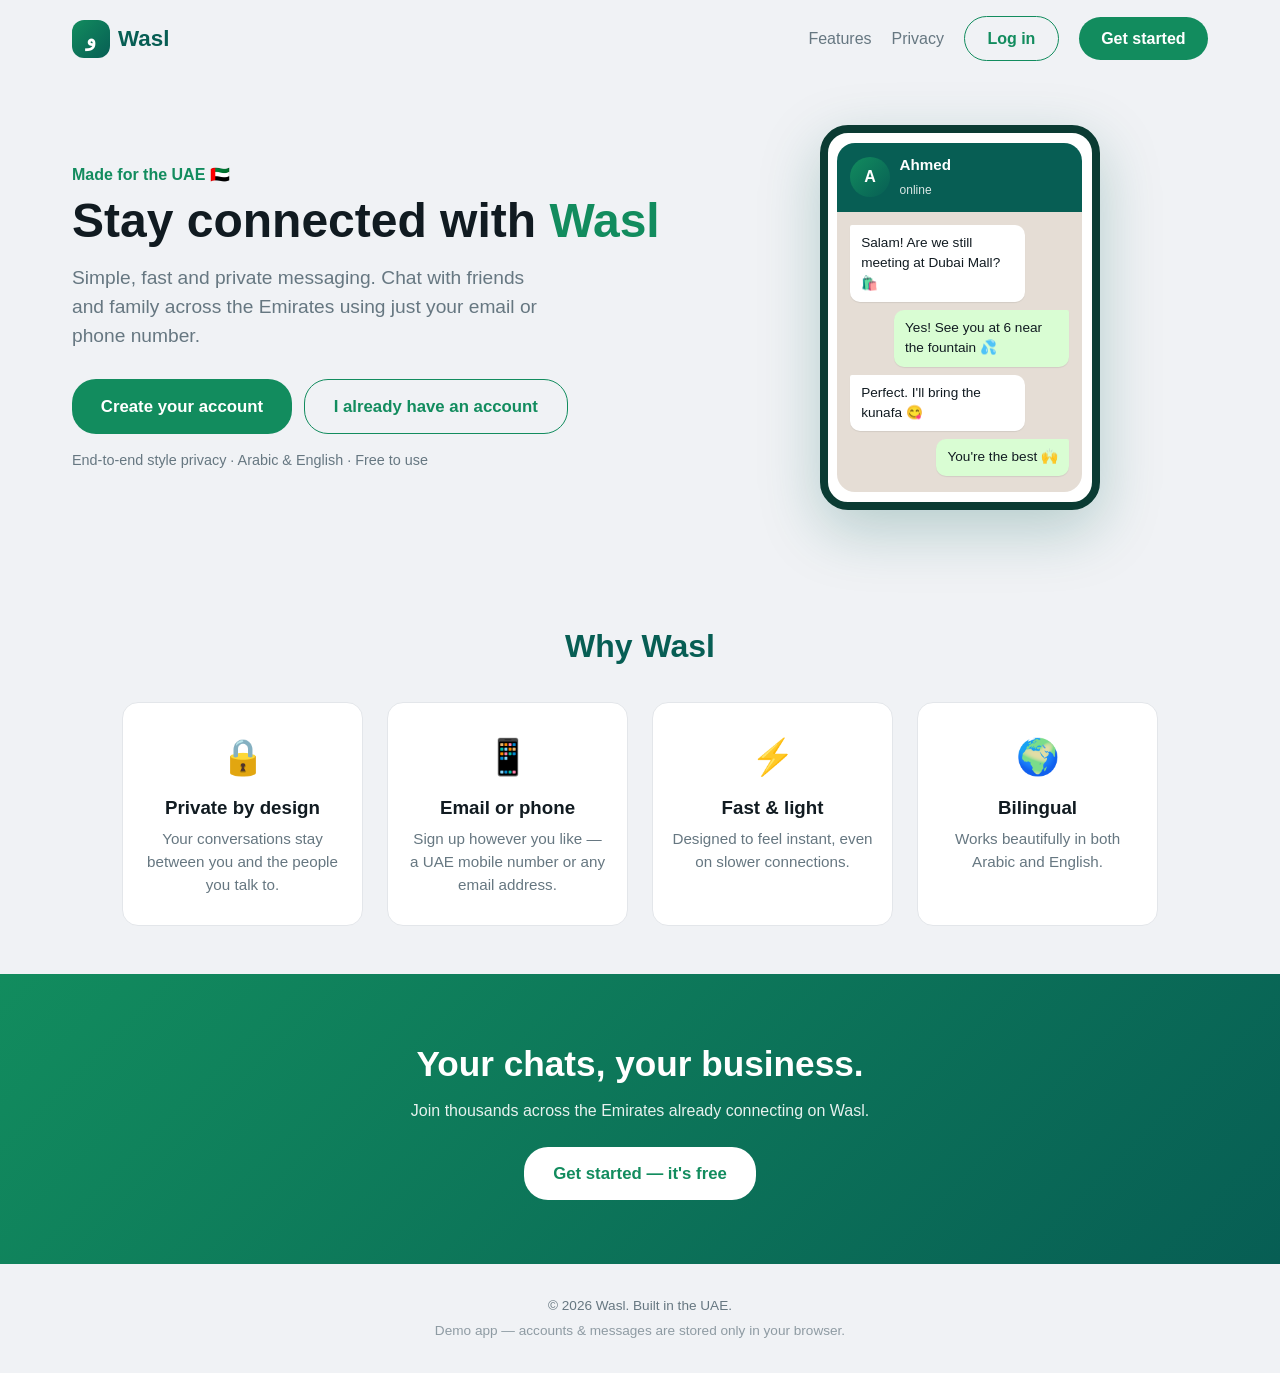
==== commit 5395cda9: "Replace landing page with Wasl, a UAE messaging web app Build a WhatsApp-style messaging site themed" ====
--- a/index.html
+++ b/index.html
@@ -2,995 +2,205 @@
 <html lang="en">
 <head>
 <meta charset="UTF-8" />
-<meta name="viewport" content="width=device-width, initial-scale=1.0, viewport-fit=cover" />
-<meta name="theme-color" content="#0a0a12" />
-<title>StitchLab — Custom Jacket Studio</title>
-<style>
-  :root {
-    --bg: #0a0a12;
-    --bg-2: #12121f;
-    --panel: rgba(255,255,255,0.04);
-    --panel-border: rgba(255,255,255,0.08);
-    --text: #f3f3f7;
-    --muted: #8a8aa0;
-    --hot: #ff5b1f;
-    --hot-2: #ff2e6e;
-    --cool: #2ad6ff;
-    --cool-2: #6a5cff;
-    --gold: #ffcb47;
-  }
-
-  * { box-sizing: border-box; margin: 0; padding: 0; -webkit-tap-highlight-color: transparent; }
-  html, body { background: var(--bg); color: var(--text); }
-  body {
-    font-family: -apple-system, BlinkMacSystemFont, 'Segoe UI', Roboto, sans-serif;
-    line-height: 1.5;
-    overflow-x: hidden;
-    min-height: 100vh;
-    touch-action: manipulation;
-  }
-  a { color: inherit; text-decoration: none; }
-  button, input, select { font-family: inherit; }
-  button { touch-action: manipulation; }
-
-  /* Animated background */
-  body::before {
-    content: '';
-    position: fixed; inset: 0;
-    background:
-      radial-gradient(800px 600px at 10% 0%, rgba(255,91,31,0.18), transparent 60%),
-      radial-gradient(700px 500px at 90% 10%, rgba(42,214,255,0.18), transparent 60%),
-      radial-gradient(600px 600px at 50% 100%, rgba(106,92,255,0.22), transparent 65%),
-      var(--bg);
-    z-index: -2;
-    animation: drift 22s ease-in-out infinite alternate;
-  }
-  body::after {
-    content: '';
-    position: fixed; inset: 0;
-    background-image:
-      linear-gradient(rgba(255,255,255,0.03) 1px, transparent 1px),
-      linear-gradient(90deg, rgba(255,255,255,0.03) 1px, transparent 1px);
-    background-size: 40px 40px;
-    z-index: -1;
-    pointer-events: none;
-    mask-image: radial-gradient(ellipse at center, black 30%, transparent 80%);
-  }
-  @keyframes drift {
-    0%   { background-position: 0% 0%, 100% 0%, 50% 100%; }
-    100% { background-position: 20% 10%, 70% 20%, 40% 90%; }
-  }
-
-  /* Header */
-  header {
-    position: sticky; top: 0; z-index: 20;
-    backdrop-filter: blur(14px);
-    background: rgba(10,10,18,0.72);
-    border-bottom: 1px solid var(--panel-border);
-  }
-  .nav { display: flex; align-items: center; justify-content: space-between; padding: 0.95rem 1.5rem; max-width: 1320px; margin: 0 auto; gap: 1rem; }
-  .logo {
-    font-size: 1.4rem; font-weight: 900; letter-spacing: -0.02em;
-    background: linear-gradient(90deg, var(--cool), #fff 50%, var(--hot));
-    -webkit-background-clip: text; background-clip: text; color: transparent;
-  }
-  .nav ul { display: flex; gap: 1.8rem; list-style: none; font-size: 0.92rem; color: var(--muted); }
-  .nav a { transition: color 0.2s; }
-  .nav a:hover { color: var(--text); }
-  .nav .cta {
-    padding: 0.7rem 1.3rem; border-radius: 999px;
-    background: linear-gradient(90deg, var(--hot), var(--hot-2));
-    color: #fff; font-weight: 700; font-size: 0.88rem;
-    box-shadow: 0 6px 22px rgba(255,46,110,0.4);
-    transition: transform 0.15s, box-shadow 0.2s;
-  }
-  .nav .cta:active { transform: scale(0.96); }
-
-  /* Hero */
-  .hero { padding: 4rem 1.5rem 2rem; text-align: center; max-width: 920px; margin: 0 auto; position: relative; }
-  .eyebrow {
-    display: inline-flex; align-items: center; gap: 0.5rem;
-    padding: 0.4rem 1rem; border-radius: 999px;
-    background: rgba(255,255,255,0.04);
-    border: 1px solid var(--panel-border);
-    font-size: 0.78rem; letter-spacing: 0.12em; text-transform: uppercase; color: var(--muted);
-    margin-bottom: 1.5rem;
-  }
-  .pulse-dot {
-    width: 8px; height: 8px; border-radius: 50%;
-    background: var(--hot); box-shadow: 0 0 12px var(--hot);
-    animation: pulse 1.6s ease-in-out infinite;
-  }
-  @keyframes pulse { 0%,100% { opacity: 1; } 50% { opacity: 0.3; } }
-
-  .hero h1 {
-    font-size: clamp(2.2rem, 6vw, 4.2rem); line-height: 1.05; letter-spacing: -0.04em;
-    margin-bottom: 1.1rem; font-weight: 900;
-  }
-  .hero h1 .hot {
-    background: linear-gradient(90deg, var(--gold), var(--hot), var(--hot-2));
-    -webkit-background-clip: text; background-clip: text; color: transparent;
-  }
-  .hero h1 .cool {
-    background: linear-gradient(90deg, var(--cool), var(--cool-2));
-    -webkit-background-clip: text; background-clip: text; color: transparent;
-  }
-  .hero p { font-size: 1.05rem; color: var(--muted); max-width: 560px; margin: 0 auto; }
-
-  /* Studio */
-  .studio { max-width: 1320px; margin: 1.5rem auto 3rem; padding: 0 1.5rem; display: grid; grid-template-columns: 1.05fr 1fr; gap: 1.6rem; align-items: start; }
-  .preview-card {
-    background: var(--panel);
-    backdrop-filter: blur(16px);
-    border-radius: 28px; border: 1px solid var(--panel-border);
-    padding: 1.5rem; position: sticky; top: 88px;
-    box-shadow: 0 30px 80px rgba(0,0,0,0.4);
-  }
-  .preview-stage {
-    background:
-      radial-gradient(ellipse at center, rgba(255,91,31,0.18) 0%, transparent 55%),
-      radial-gradient(ellipse at 30% 70%, rgba(42,214,255,0.14) 0%, transparent 55%),
-      linear-gradient(160deg, #14141f 0%, #0a0a12 100%);
-    border-radius: 20px; aspect-ratio: 1 / 1;
-    display: flex; align-items: center; justify-content: center;
-    padding: 1rem; position: relative; overflow: hidden;
-    border: 1px solid var(--panel-border);
-    touch-action: pan-y;
-    user-select: none;
-  }
-  .preview-stage::before {
-    content: '';
-    position: absolute; inset: -50%;
-    background: conic-gradient(from 0deg, transparent 0deg, rgba(255,91,31,0.08) 90deg, transparent 180deg, rgba(42,214,255,0.08) 270deg, transparent 360deg);
-    animation: spin 18s linear infinite;
-    pointer-events: none;
-  }
-  @keyframes spin { to { transform: rotate(360deg); } }
-  .preview-stage svg {
-    width: 100%; height: 100%; max-width: 480px;
-    filter: drop-shadow(0 30px 50px rgba(0,0,0,0.6)) drop-shadow(0 0 20px rgba(255,91,31,0.18));
-    transition: transform 0.5s cubic-bezier(0.4, 0.1, 0.2, 1);
-    transform-style: preserve-3d;
-  }
-  .preview-stage.flipping svg { transform: rotateY(180deg); }
-
-  .view-toggle {
-    position: absolute; top: 0.9rem; right: 0.9rem;
-    background: rgba(0,0,0,0.5); backdrop-filter: blur(8px);
-    border-radius: 999px; padding: 0.25rem;
-    display: flex; gap: 0.2rem;
-    border: 1px solid var(--panel-border);
-    z-index: 2;
-  }
-  .view-toggle button {
-    background: transparent; border: none;
-    padding: 0.55rem 1rem; border-radius: 999px;
-    font-size: 0.82rem; font-weight: 700; cursor: pointer;
-    color: var(--muted); min-height: 36px;
-  }
-  .view-toggle button.active {
-    background: linear-gradient(90deg, var(--hot), var(--hot-2));
-    color: #fff;
-    box-shadow: 0 4px 14px rgba(255,46,110,0.4);
-  }
-
-  .swipe-hint {
-    position: absolute; bottom: 0.9rem; right: 1rem;
-    font-size: 0.7rem; color: var(--muted);
-    display: flex; align-items: center; gap: 0.35rem;
-    opacity: 0.7; pointer-events: none;
-    z-index: 2;
-  }
-  .swipe-hint .arr { animation: swipe 1.8s ease-in-out infinite; }
-  @keyframes swipe { 0%,100% { transform: translateX(0); } 50% { transform: translateX(-6px); } }
-
-  .price-tag {
-    position: absolute; top: 0.9rem; left: 0.9rem;
-    background: rgba(255,255,255,0.06); backdrop-filter: blur(10px);
-    border: 1px solid var(--panel-border);
-    border-radius: 14px; padding: 0.6rem 0.9rem;
-    z-index: 2;
-  }
-  .price-tag .label { display: block; font-size: 0.7rem; color: var(--muted); text-transform: uppercase; letter-spacing: 0.12em; }
-  .price-tag .amount {
-    font-size: 1.5rem; font-weight: 900; letter-spacing: -0.02em;
-    background: linear-gradient(90deg, var(--gold), var(--hot));
-    -webkit-background-clip: text; background-clip: text; color: transparent;
-  }
-
-  .preview-meta {
-    display: flex; flex-wrap: wrap; gap: 0.75rem 1.4rem;
-    margin-top: 1.1rem; font-size: 0.85rem; color: var(--muted);
-    padding: 0 0.4rem;
-  }
-  .preview-meta strong { color: var(--text); font-weight: 700; }
-
-  /* Mode chips */
-  .mode-chips { display: flex; gap: 0.5rem; margin-top: 1rem; flex-wrap: wrap; }
-  .mode-chip {
-    padding: 0.5rem 0.9rem; border-radius: 999px;
-    background: var(--panel); border: 1px solid var(--panel-border);
-    font-size: 0.78rem; font-weight: 700; cursor: pointer;
-    color: var(--muted); transition: all 0.2s;
-    display: inline-flex; align-items: center; gap: 0.4rem;
-    min-height: 36px;
-  }
-  .mode-chip:active { transform: scale(0.96); }
-  .mode-chip.hot.active { background: linear-gradient(90deg, var(--hot), var(--hot-2)); color: #fff; border-color: transparent; box-shadow: 0 4px 18px rgba(255,91,31,0.4); }
-  .mode-chip.cool.active { background: linear-gradient(90deg, var(--cool), var(--cool-2)); color: #fff; border-color: transparent; box-shadow: 0 4px 18px rgba(42,214,255,0.4); }
-
-  /* Options */
-  .options { display: flex; flex-direction: column; gap: 1rem; }
-  .option {
-    background: var(--panel); backdrop-filter: blur(16px);
-    border: 1px solid var(--panel-border);
-    border-radius: 22px; padding: 1.3rem 1.4rem;
-    transition: border-color 0.2s, transform 0.15s;
-  }
-  .option:hover { border-color: rgba(255,255,255,0.14); }
-  .option-header { display: flex; justify-content: space-between; align-items: baseline; margin-bottom: 1rem; gap: 1rem; }
-  .option-header h3 { font-size: 1rem; letter-spacing: -0.01em; font-weight: 700; }
-  .option-header h3 .num {
-    display: inline-block; width: 22px; height: 22px; line-height: 22px; text-align: center;
-    border-radius: 6px; background: rgba(255,255,255,0.06); font-size: 0.75rem; margin-right: 0.4rem;
-    color: var(--muted);
-  }
-  .option-header .selected {
-    font-size: 0.82rem; font-weight: 700;
-    background: linear-gradient(90deg, var(--hot), var(--gold));
-    -webkit-background-clip: text; background-clip: text; color: transparent;
-  }
-
-  /* Style grid */
-  .style-grid { display: grid; grid-template-columns: repeat(4, 1fr); gap: 0.5rem; }
-  .style-btn {
-    background: rgba(255,255,255,0.03);
-    border: 2px solid transparent;
-    border-radius: 14px; padding: 0.85rem 0.4rem;
-    text-align: center; cursor: pointer; color: var(--text);
-    transition: all 0.18s;
-    min-height: 92px;
-    position: relative; overflow: hidden;
-  }
-  .style-btn:active { transform: scale(0.96); }
-  .style-btn.active {
-    border-color: transparent;
-    background: linear-gradient(135deg, rgba(255,91,31,0.18), rgba(42,214,255,0.12));
-    box-shadow: inset 0 0 0 2px var(--hot);
-  }
-  .style-btn .icon { font-size: 1.7rem; margin-bottom: 0.25rem; display: block; }
-  .style-btn .name { font-size: 0.82rem; font-weight: 700; }
-  .style-btn .price { display: block; font-size: 0.7rem; color: var(--muted); margin-top: 0.15rem; }
-
-  /* Swatches */
-  .swatches { display: flex; flex-wrap: wrap; gap: 0.55rem; }
-  .swatch {
-    width: 48px; height: 48px; border-radius: 50%;
-    cursor: pointer; position: relative;
-    box-shadow: 0 0 0 2px rgba(255,255,255,0.06), 0 4px 12px rgba(0,0,0,0.4);
-    transition: transform 0.15s, box-shadow 0.15s;
-  }
-  .swatch::after {
-    content: ''; position: absolute; inset: 0; border-radius: 50%;
-    background: radial-gradient(circle at 30% 25%, rgba(255,255,255,0.4), transparent 50%);
-    pointer-events: none;
-  }
-  .swatch:active { transform: scale(0.92); }
-  .swatch.active {
-    box-shadow: 0 0 0 3px var(--bg), 0 0 0 5px var(--hot), 0 6px 18px rgba(255,91,31,0.5);
-    transform: scale(1.05);
-  }
-
-  /* Sizes */
-  .size-row { display: grid; grid-template-columns: repeat(6, 1fr); gap: 0.4rem; }
-  .size-btn {
-    background: rgba(255,255,255,0.03);
-    border: 2px solid transparent;
-    padding: 0.85rem 0; border-radius: 12px;
-    font-weight: 700; font-size: 0.92rem;
-    cursor: pointer; color: var(--text);
-    min-height: 48px;
-    transition: all 0.15s;
-  }
-  .size-btn:active { transform: scale(0.94); }
-  .size-btn.active {
-    background: linear-gradient(135deg, rgba(255,91,31,0.2), rgba(255,46,110,0.2));
-    box-shadow: inset 0 0 0 2px var(--hot);
-  }
-
-  /* Text controls */
-  .text-row { display: flex; flex-direction: column; gap: 0.7rem; }
-  input[type=text], select, .text-row input {
-    width: 100%; padding: 0.85rem 1rem;
-    background: rgba(255,255,255,0.04);
-    border: 1px solid var(--panel-border);
-    border-radius: 12px; font-size: 0.95rem;
-    color: var(--text); outline: none;
-    min-height: 48px;
-    transition: border-color 0.2s, background 0.2s;
-  }
-  input[type=text]:focus, select:focus {
-    border-color: var(--hot);
-    background: rgba(255,91,31,0.08);
-  }
-  ::placeholder { color: var(--muted); }
-  select { appearance: none; background-image: url("data:image/svg+xml;utf8,<svg xmlns='http://www.w3.org/2000/svg' width='12' height='8' viewBox='0 0 12 8'><path fill='%238a8aa0' d='M6 8L0 0h12z'/></svg>"); background-repeat: no-repeat; background-position: right 1rem center; padding-right: 2.5rem; }
-  .text-controls { display: grid; grid-template-columns: 1fr 1fr 1fr; gap: 0.5rem; }
-  .text-controls label { font-size: 0.78rem; color: var(--muted); display: flex; flex-direction: column; gap: 0.3rem; }
-
-  /* Toggle row */
-  .toggle-row { display: flex; gap: 0.5rem; }
-  .toggle-btn {
-    flex: 1; background: rgba(255,255,255,0.03);
-    border: 2px solid transparent;
-    padding: 0.9rem 0.5rem; border-radius: 14px;
-    cursor: pointer; font-size: 0.9rem; font-weight: 700;
-    color: var(--text); min-height: 60px;
-    transition: all 0.15s;
-  }
-  .toggle-btn:active { transform: scale(0.96); }
-  .toggle-btn.active {
-    background: linear-gradient(135deg, rgba(42,214,255,0.18), rgba(106,92,255,0.18));
-    box-shadow: inset 0 0 0 2px var(--cool);
-  }
-  .toggle-btn .price-add { display: block; font-size: 0.7rem; color: var(--muted); font-weight: 500; margin-top: 0.2rem; }
-
-  /* Order bar */
-  .order-bar {
-    background: linear-gradient(135deg, #15151f 0%, #0d0d16 100%);
-    border: 1px solid var(--panel-border);
-    border-radius: 22px; padding: 1.3rem 1.5rem;
-    display: flex; justify-content: space-between; align-items: center; gap: 1rem;
-    position: relative; overflow: hidden;
-  }
-  .order-bar::before {
-    content: ''; position: absolute; inset: 0;
-    background: linear-gradient(90deg, transparent, rgba(255,91,31,0.15), transparent);
-    transform: translateX(-100%);
-    animation: shimmer 4s ease-in-out infinite;
-  }
-  @keyframes shimmer { 50%, 100% { transform: translateX(100%); } }
-  .order-summary .label { display:block; font-size: 0.72rem; color: var(--muted); text-transform: uppercase; letter-spacing: 0.12em; margin-bottom: 0.2rem; }
-  .order-summary .total {
-    font-size: 1.8rem; font-weight: 900;
-    background: linear-gradient(90deg, var(--gold), var(--hot), var(--hot-2));
-    -webkit-background-clip: text; background-clip: text; color: transparent;
-    letter-spacing: -0.02em;
-  }
-  .add-cart {
-    background: linear-gradient(90deg, var(--hot), var(--hot-2));
-    color: #fff; border: none;
-    padding: 1rem 1.6rem; border-radius: 999px;
-    font-weight: 800; font-size: 0.95rem; cursor: pointer;
-    box-shadow: 0 8px 28px rgba(255,46,110,0.45);
-    transition: transform 0.15s, box-shadow 0.2s;
-    min-height: 52px; position: relative;
-  }
-  .add-cart:active { transform: scale(0.96); }
-
-  /* Reviews */
-  .reviews { max-width: 1320px; margin: 4rem auto 0; padding: 0 1.5rem; }
-  .reviews h2 {
-    font-size: clamp(1.8rem, 4vw, 2.6rem);
-    letter-spacing: -0.03em; margin-bottom: 2rem;
-    text-align: center; font-weight: 900;
-  }
-  .reviews h2 span {
-    background: linear-gradient(90deg, var(--cool), var(--cool-2));
-    -webkit-background-clip: text; background-clip: text; color: transparent;
-  }
-  .review-grid { display: grid; grid-template-columns: repeat(auto-fit, minmax(260px, 1fr)); gap: 1rem; }
-  .review {
-    background: var(--panel); backdrop-filter: blur(16px);
-    border: 1px solid var(--panel-border);
-    border-radius: 18px; padding: 1.4rem;
-    transition: transform 0.2s, border-color 0.2s;
-  }
-  .review:hover { transform: translateY(-4px); border-color: var(--hot); }
-  .review .stars { color: var(--gold); margin-bottom: 0.6rem; font-size: 0.95rem; letter-spacing: 0.1em; }
-  .review p { color: var(--text); margin-bottom: 1rem; font-size: 0.92rem; line-height: 1.55; }
-  .review .author { font-size: 0.82rem; color: var(--muted); }
-
-  /* Footer */
-  footer {
-    background: linear-gradient(180deg, transparent 0%, rgba(0,0,0,0.4) 100%);
-    border-top: 1px solid var(--panel-border);
-    color: var(--muted); padding: 3rem 1.5rem 1.5rem; margin-top: 4rem;
-  }
-  .footer-grid { display: grid; grid-template-columns: repeat(auto-fit, minmax(200px, 1fr)); gap: 2rem; max-width: 1320px; margin: 0 auto; }
-  .footer-grid h4 { color: var(--text); margin-bottom: 0.9rem; font-size: 0.95rem; font-weight: 800; }
-  .footer-grid ul { list-style: none; }
-  .footer-grid li { margin-bottom: 0.45rem; font-size: 0.88rem; }
-  .footer-grid a { transition: color 0.2s; }
-  .footer-grid a:hover { color: var(--hot); }
-  .copyright { text-align: center; padding-top: 2rem; margin-top: 2rem; border-top: 1px solid var(--panel-border); font-size: 0.82rem; opacity: 0.6; }
-
-  /* Toast */
-  .toast {
-    position: fixed; bottom: 1.5rem; left: 50%;
-    transform: translateX(-50%) translateY(140%);
-    background: linear-gradient(90deg, var(--hot), var(--hot-2));
-    color: #fff; padding: 1rem 1.6rem; border-radius: 999px;
-    font-weight: 800; font-size: 0.92rem;
-    box-shadow: 0 18px 40px rgba(255,46,110,0.4);
-    transition: transform 0.4s cubic-bezier(0.2, 0.9, 0.3, 1.3);
-    z-index: 100;
-  }
-  .toast.show { transform: translateX(-50%) translateY(0); }
-
-  /* Confetti */
-  .confetti {
-    position: fixed; pointer-events: none;
-    width: 10px; height: 14px; opacity: 0;
-    z-index: 99;
-  }
-
-  /* Ripple */
-  .ripple-host { position: relative; overflow: hidden; }
-  .ripple {
-    position: absolute; border-radius: 50%;
-    background: rgba(255,255,255,0.35);
-    transform: scale(0); pointer-events: none;
-    animation: ripple 0.55s ease-out;
-  }
-  @keyframes ripple { to { transform: scale(2.5); opacity: 0; } }
-
-  /* Mobile */
-  @media (max-width: 920px) {
-    .studio { grid-template-columns: 1fr; }
-    .preview-card { position: relative; top: 0; }
-    .nav ul { display: none; }
-    .style-grid { grid-template-columns: repeat(2, 1fr); }
-    .size-row { grid-template-columns: repeat(3, 1fr); }
-    .text-controls { grid-template-columns: 1fr; }
-    .hero { padding-top: 2.5rem; }
-    .swatch { width: 44px; height: 44px; }
-  }
-  @media (max-width: 480px) {
-    .order-bar { flex-direction: column; align-items: stretch; }
-    .add-cart { width: 100%; }
-  }
-</style>
+<meta name="viewport" content="width=device-width, initial-scale=1.0" />
+<title>Wasl — UAE Messaging</title>
+<meta name="description" content="Wasl is a simple, secure messaging app made for the UAE. Sign up with your email or UAE phone number." />
+<link rel="stylesheet" href="styles.css" />
 </head>
 <body>
 
-<header>
-  <div class="nav">
-    <div class="logo">StitchLab</div>
-    <ul>
-      <li><a href="#studio">Studio</a></li>
-      <li><a href="#reviews">Reviews</a></li>
-      <li><a href="#about">About</a></li>
-      <li><a href="#contact">Contact</a></li>
-    </ul>
-    <a href="#studio" class="cta ripple-host">Start designing</a>
+<!-- ============ LANDING ============ -->
+<div id="landing" class="screen">
+  <header class="site-header">
+    <div class="brand">
+      <span class="brand-mark">و</span>
+      <span class="brand-name">Wasl</span>
+    </div>
+    <nav>
+      <a href="#features">Features</a>
+      <a href="#privacy">Privacy</a>
+      <button class="btn btn-ghost" data-goto="auth">Log in</button>
+      <button class="btn btn-primary" data-goto="auth" data-mode="signup">Get started</button>
+    </nav>
+  </header>
+
+  <section class="hero">
+    <div class="hero-text">
+      <p class="eyebrow">Made for the UAE 🇦🇪</p>
+      <h1>Stay connected with <span>Wasl</span></h1>
+      <p class="lead">Simple, fast and private messaging. Chat with friends and family across the Emirates using just your email or phone number.</p>
+      <div class="hero-actions">
+        <button class="btn btn-primary btn-lg" data-goto="auth" data-mode="signup">Create your account</button>
+        <button class="btn btn-ghost btn-lg" data-goto="auth">I already have an account</button>
+      </div>
+      <p class="trust">End-to-end style privacy · Arabic &amp; English · Free to use</p>
+    </div>
+    <div class="hero-art">
+      <div class="phone">
+        <div class="phone-top">
+          <span class="avatar">A</span>
+          <div>
+            <strong>Ahmed</strong>
+            <small>online</small>
+          </div>
+        </div>
+        <div class="phone-body">
+          <div class="bubble in">Salam! Are we still meeting at Dubai Mall? 🛍️</div>
+          <div class="bubble out">Yes! See you at 6 near the fountain 💦</div>
+          <div class="bubble in">Perfect. I'll bring the kunafa 😋</div>
+          <div class="bubble out">You're the best 🙌</div>
+        </div>
+      </div>
+    </div>
+  </section>
+
+  <section id="features" class="features">
+    <h2>Why Wasl</h2>
+    <div class="feature-grid">
+      <div class="feature"><div class="ficon">🔒</div><h3>Private by design</h3><p>Your conversations stay between you and the people you talk to.</p></div>
+      <div class="feature"><div class="ficon">📱</div><h3>Email or phone</h3><p>Sign up however you like — a UAE mobile number or any email address.</p></div>
+      <div class="feature"><div class="ficon">⚡</div><h3>Fast &amp; light</h3><p>Designed to feel instant, even on slower connections.</p></div>
+      <div class="feature"><div class="ficon">🌍</div><h3>Bilingual</h3><p>Works beautifully in both Arabic and English.</p></div>
+    </div>
+  </section>
+
+  <section id="privacy" class="cta">
+    <h2>Your chats, your business.</h2>
+    <p>Join thousands across the Emirates already connecting on Wasl.</p>
+    <button class="btn btn-primary btn-lg" data-goto="auth" data-mode="signup">Get started — it's free</button>
+  </section>
+
+  <footer class="site-footer">
+    <span>© 2026 Wasl. Built in the UAE.</span>
+    <span class="footer-note">Demo app — accounts &amp; messages are stored only in your browser.</span>
+  </footer>
+</div>
+
+<!-- ============ AUTH ============ -->
+<div id="auth" class="screen hidden">
+  <div class="auth-card">
+    <div class="brand center">
+      <span class="brand-mark">و</span>
+      <span class="brand-name">Wasl</span>
+    </div>
+
+    <div class="tabs">
+      <button class="tab active" data-tab="login">Log in</button>
+      <button class="tab" data-tab="signup">Sign up</button>
+    </div>
+
+    <!-- method toggle -->
+    <div class="method-toggle">
+      <button class="method active" data-method="phone">📱 Phone</button>
+      <button class="method" data-method="email">✉️ Email</button>
+    </div>
+
+    <form id="auth-form" autocomplete="off" novalidate>
+      <!-- signup-only name -->
+      <div class="field signup-only hidden">
+        <label for="name">Your name</label>
+        <input id="name" type="text" placeholder="e.g. Fatima" />
+      </div>
+
+      <!-- phone -->
+      <div class="field method-phone">
+        <label for="phone">UAE phone number</label>
+        <div class="phone-input">
+          <span class="prefix">🇦🇪 +971</span>
+          <input id="phone" type="tel" inputmode="numeric" placeholder="50 123 4567" maxlength="11" />
+        </div>
+        <small class="hint">We'll send a 6-digit code to verify it's you.</small>
+      </div>
+
+      <!-- email -->
+      <div class="field method-email hidden">
+        <label for="email">Email address</label>
+        <input id="email" type="email" placeholder="you@example.ae" />
+      </div>
+
+      <!-- password -->
+      <div class="field">
+        <label for="password">Password</label>
+        <input id="password" type="password" placeholder="At least 6 characters" />
+      </div>
+
+      <p class="form-error" id="form-error"></p>
+
+      <button type="submit" class="btn btn-primary btn-block" id="auth-submit">Continue</button>
+    </form>
+
+    <button class="link-btn" data-goto="landing">← Back to home</button>
   </div>
-</header>
-
-<section class="hero">
-  <span class="eyebrow"><span class="pulse-dot"></span>Made-to-order · Ships worldwide in 7 days</span>
-  <h1>Design a jacket that runs <span class="hot">hot</span> &amp; stays <span class="cool">cool</span>.</h1>
-  <p>Pick your style, blend bold colors, drop your name on the back. Hand-stitched in our atelier — never mass-produced.</p>
-</section>
-
-<section id="studio" class="studio">
-  <!-- Live preview -->
-  <div class="preview-card">
-    <div class="preview-stage" id="stage">
-      <div class="view-toggle">
-        <button data-view="front" class="active">Front</button>
-        <button data-view="back">Back</button>
-      </div>
-      <div class="price-tag">
-        <span class="label">Live price</span>
-        <span class="amount" id="livePrice">$189</span>
-      </div>
-      <svg id="jacket" viewBox="0 0 400 460" xmlns="http://www.w3.org/2000/svg">
-        <defs>
-          <linearGradient id="bodyGrad" x1="0" y1="0" x2="0" y2="1">
-            <stop offset="0%" stop-color="#ffffff" stop-opacity="0.18"/>
-            <stop offset="60%" stop-color="#ffffff" stop-opacity="0"/>
-          </linearGradient>
-          <filter id="softShadow"><feGaussianBlur stdDeviation="2"/></filter>
-        </defs>
-        <!-- Sleeves -->
-        <path id="sleeve-left"  d="M85 130 Q60 230 70 360 L130 365 Q135 240 145 145 Z" fill="#1f3a5f"/>
-        <path id="sleeve-right" d="M315 130 Q340 230 330 360 L270 365 Q265 240 255 145 Z" fill="#1f3a5f"/>
-        <!-- Cuffs -->
-        <rect id="cuff-left"  x="62" y="350" width="72" height="22" rx="4" fill="#0f1f33"/>
-        <rect id="cuff-right" x="266" y="350" width="72" height="22" rx="4" fill="#0f1f33"/>
-        <!-- Body -->
-        <path id="body" d="M125 110 Q120 100 135 90 L160 80 L240 80 L265 90 Q280 100 275 110 L290 145 L300 380 Q300 405 280 410 L120 410 Q100 405 100 380 L110 145 Z" fill="#243d68"/>
-        <!-- Body highlight -->
-        <path d="M125 110 Q120 100 135 90 L160 80 L240 80 L265 90 Q280 100 275 110 L290 145 L300 380 Q300 405 280 410 L120 410 Q100 405 100 380 L110 145 Z" fill="url(#bodyGrad)"/>
-        <!-- Hem -->
-        <rect id="hem" x="100" y="395" width="200" height="22" rx="4" fill="#0f1f33"/>
-        <!-- Front zipper / placket -->
-        <g id="front-details">
-          <line id="zipper" x1="200" y1="92" x2="200" y2="405" stroke="#cfcfcf" stroke-width="3" stroke-dasharray="4 4"/>
-          <circle id="zipper-pull" cx="200" cy="100" r="6" fill="#cfcfcf" stroke="#1a1a1a" stroke-width="1"/>
-        </g>
-        <!-- Pockets -->
-        <g id="pockets">
-          <rect class="pocket" x="135" y="270" width="55" height="55" rx="6" fill="rgba(0,0,0,0.25)"/>
-          <rect class="pocket" x="210" y="270" width="55" height="55" rx="6" fill="rgba(0,0,0,0.25)"/>
-        </g>
-        <!-- Collar -->
-        <path id="collar" d="M155 80 L200 110 L245 80 L240 70 L200 92 L160 70 Z" fill="#0f1f33"/>
-        <!-- Back panel -->
-        <g id="back-panel" style="display:none">
-          <text id="back-text" x="200" y="240" text-anchor="middle" font-family="Impact, sans-serif" font-size="40" fill="#ffffff" letter-spacing="3">YOUR NAME</text>
-          <text id="back-number" x="200" y="340" text-anchor="middle" font-family="Impact, sans-serif" font-size="92" font-weight="900" fill="#ffffff">07</text>
-        </g>
-      </svg>
-      <div class="swipe-hint"><span class="arr">←</span> swipe to flip</div>
-    </div>
-    <div class="preview-meta">
-      <span>Style: <strong id="metaStyle">Bomber</strong></span>
-      <span>Size: <strong id="metaSize">M</strong></span>
-      <span id="metaText">No custom embroidery</span>
-    </div>
-    <div class="mode-chips">
-      <button class="mode-chip hot ripple-host" id="hotPreset">🔥 Inferno preset</button>
-      <button class="mode-chip cool ripple-host" id="coolPreset">❄️ Arctic preset</button>
-      <button class="mode-chip ripple-host" id="randomPreset">🎲 Surprise me</button>
-    </div>
+</div>
+
+<!-- ============ OTP VERIFY ============ -->
+<div id="otp" class="screen hidden">
+  <div class="auth-card">
+    <div class="brand center">
+      <span class="brand-mark">و</span>
+      <span class="brand-name">Wasl</span>
+    </div>
+    <h2 class="otp-title">Verify your number</h2>
+    <p class="otp-sub">Enter the 6-digit code we sent to <strong id="otp-target">+971 …</strong></p>
+    <div class="otp-inputs" id="otp-inputs">
+      <input maxlength="1" inputmode="numeric" />
+      <input maxlength="1" inputmode="numeric" />
+      <input maxlength="1" inputmode="numeric" />
+      <input maxlength="1" inputmode="numeric" />
+      <input maxlength="1" inputmode="numeric" />
+      <input maxlength="1" inputmode="numeric" />
+    </div>
+    <p class="demo-note">Demo code: <strong id="demo-code">000000</strong></p>
+    <p class="form-error" id="otp-error"></p>
+    <button class="btn btn-primary btn-block" id="otp-submit">Verify</button>
+    <button class="link-btn" data-goto="auth">← Change number</button>
   </div>
-
-  <!-- Options -->
-  <div class="options">
-    <div class="option">
-      <div class="option-header">
-        <h3><span class="num">1</span>Choose your style</h3>
-        <span class="selected" id="styleLabel">Bomber</span>
-      </div>
-      <div class="style-grid" id="styleGrid">
-        <button class="style-btn active ripple-host" data-style="bomber" data-price="189">
-          <span class="icon">🧥</span><div class="name">Bomber</div><span class="price">From $189</span>
-        </button>
-        <button class="style-btn ripple-host" data-style="varsity" data-price="219">
-          <span class="icon">🎽</span><div class="name">Varsity</div><span class="price">From $219</span>
-        </button>
-        <button class="style-btn ripple-host" data-style="denim" data-price="159">
-          <span class="icon">👖</span><div class="name">Denim</div><span class="price">From $159</span>
-        </button>
-        <button class="style-btn ripple-host" data-style="leather" data-price="319">
-          <span class="icon">🏍️</span><div class="name">Leather</div><span class="price">From $319</span>
-        </button>
-      </div>
-    </div>
-
-    <div class="option">
-      <div class="option-header"><h3><span class="num">2</span>Body color</h3></div>
-      <div class="swatches" id="bodySwatches"></div>
-    </div>
-
-    <div class="option">
-      <div class="option-header"><h3><span class="num">3</span>Sleeve color</h3></div>
-      <div class="swatches" id="sleeveSwatches"></div>
-    </div>
-
-    <div class="option">
-      <div class="option-header"><h3><span class="num">4</span>Collar &amp; trim</h3></div>
-      <div class="swatches" id="trimSwatches"></div>
-    </div>
-
-    <div class="option">
-      <div class="option-header">
-        <h3><span class="num">5</span>Size</h3>
-        <span class="selected" id="sizeLabel">M</span>
-      </div>
-      <div class="size-row" id="sizeRow">
-        <button class="size-btn ripple-host" data-size="XS">XS</button>
-        <button class="size-btn ripple-host" data-size="S">S</button>
-        <button class="size-btn active ripple-host" data-size="M">M</button>
-        <button class="size-btn ripple-host" data-size="L">L</button>
-        <button class="size-btn ripple-host" data-size="XL">XL</button>
-        <button class="size-btn ripple-host" data-size="XXL">XXL</button>
-      </div>
-    </div>
-
-    <div class="option">
-      <div class="option-header">
-        <h3><span class="num">6</span>Custom embroidery (back)</h3>
-        <span class="selected">+$25</span>
-      </div>
-      <div class="text-row">
-        <input type="text" id="customText" maxlength="14" placeholder="Type a name (e.g. RIVERA)" autocomplete="off" autocapitalize="characters" />
-        <div class="text-controls">
-          <label>Number
-            <input type="text" id="customNumber" maxlength="2" placeholder="07" inputmode="numeric" pattern="[0-9]*" />
-          </label>
-          <label>Font
-            <select id="customFont">
-              <option value="Impact, sans-serif">Block</option>
-              <option value="'Brush Script MT', cursive">Script</option>
-              <option value="'Courier New', monospace">Stencil</option>
-              <option value="Georgia, serif">Serif</option>
-            </select>
-          </label>
-          <label>Thread
-            <select id="customColor">
-              <option value="#ffffff">White</option>
-              <option value="#ff5b1f">Inferno</option>
-              <option value="#2ad6ff">Ice</option>
-              <option value="#ffcb47">Gold</option>
-              <option value="#cc2929">Crimson</option>
-              <option value="#1a1a1a">Onyx</option>
-            </select>
-          </label>
-        </div>
-      </div>
-    </div>
-
-    <div class="option">
-      <div class="option-header"><h3><span class="num">7</span>Pocket style</h3></div>
-      <div class="toggle-row" id="pocketRow">
-        <button class="toggle-btn active ripple-host" data-pockets="patch">Patch<span class="price-add">Included</span></button>
-        <button class="toggle-btn ripple-host" data-pockets="zip">Zippered<span class="price-add">+$15</span></button>
-        <button class="toggle-btn ripple-host" data-pockets="none">None<span class="price-add">−$10</span></button>
-      </div>
-    </div>
-
-    <div class="option">
-      <div class="option-header"><h3><span class="num">8</span>Lining</h3></div>
-      <div class="toggle-row" id="liningRow">
-        <button class="toggle-btn active ripple-host" data-lining="standard">Standard<span class="price-add">Included</span></button>
-        <button class="toggle-btn ripple-host" data-lining="quilted">Quilted<span class="price-add">+$30</span></button>
-        <button class="toggle-btn ripple-host" data-lining="sherpa">Sherpa<span class="price-add">+$45</span></button>
-      </div>
-    </div>
-
-    <div class="order-bar">
-      <div class="order-summary">
-        <span class="label">Your jacket</span>
-        <span class="total" id="totalPrice">$189</span>
-      </div>
-      <button class="add-cart ripple-host" id="addCart">Add to cart 🔥</button>
-    </div>
-  </div>
-</section>
-
-<section id="reviews" class="reviews">
-  <h2>Reviews from <span>fellow designers</span></h2>
-  <div class="review-grid">
-    <div class="review">
-      <div class="stars">★★★★★</div>
-      <p>"Built a varsity jacket with my college colors and it came out incredible. The embroidery is crisp and the fit is exactly what the chart said."</p>
-      <div class="author">— Marcus T., Boston</div>
-    </div>
-    <div class="review">
-      <div class="stars">★★★★★</div>
-      <p>"Designed a leather jacket for my partner's birthday. Took 9 days to ship and they cried when they opened it. 10/10."</p>
-      <div class="author">— Priya R., London</div>
-    </div>
-    <div class="review">
-      <div class="stars">★★★★☆</div>
-      <p>"Quality is excellent. Wished there were more sleeve color options but what's there is great. Will reorder."</p>
-      <div class="author">— Jin H., Seoul</div>
-    </div>
-  </div>
-</section>
-
-<footer id="contact">
-  <div class="footer-grid">
-    <div>
-      <h4>StitchLab</h4>
-      <p style="font-size:0.88rem;opacity:0.85;">Made-to-order outerwear, hand-stitched in our small atelier. Built to outlast trends.</p>
-    </div>
-    <div>
-      <h4>Studio</h4>
-      <ul>
-        <li><a href="#studio">Design a jacket</a></li>
-        <li><a href="#reviews">Reviews</a></li>
-        <li><a href="#">Size guide</a></li>
-      </ul>
-    </div>
-    <div>
-      <h4>Help</h4>
-      <ul>
-        <li><a href="#">Shipping</a></li>
-        <li><a href="#">Returns</a></li>
-        <li><a href="#">Care guide</a></li>
-      </ul>
-    </div>
-    <div>
-      <h4>Contact</h4>
-      <ul>
-        <li>📍 28 Tailor's Row, Brooklyn</li>
-        <li>📞 (555) 414-7820</li>
-        <li>✉️ studio@stitchlab.co</li>
-      </ul>
-    </div>
-  </div>
-  <div class="copyright">© 2026 StitchLab. Hand-stitched, never mass-produced.</div>
-</footer>
-
-<div class="toast" id="toast">Added to cart 🔥</div>
-
-<script>
-  // Color palettes (with Hot + Cool gradients front and center)
-  const palettes = {
-    body:   ['#243d68', '#0f0f17', '#7a1f1f', '#ff5b1f', '#2ad6ff', '#3d6b3d', '#5b3a87', '#c2935f', '#e8e4dc'],
-    sleeve: ['#1f3a5f', '#0a0a12', '#ffcb47', '#ff2e6e', '#6a5cff', '#7a2828', '#3d6b3d', '#a86f3d', '#e8e4dc'],
-    trim:   ['#0f1f33', '#0a0a12', '#ffffff', '#ff5b1f', '#2ad6ff', '#ffcb47', '#cc2929', '#3d6b3d'],
-  };
-
-  const state = {
-    style: 'bomber',
-    stylePrice: 189,
-    body: '#243d68',
-    sleeve: '#1f3a5f',
-    trim: '#0f1f33',
-    size: 'M',
-    text: '',
-    number: '',
-    font: 'Impact, sans-serif',
-    threadColor: '#ffffff',
-    pockets: 'patch',
-    lining: 'standard',
-    view: 'front',
-  };
-
-  const pricing = {
-    pockets: { patch: 0, zip: 15, none: -10 },
-    lining: { standard: 0, quilted: 30, sherpa: 45 },
-    embroidery: 25,
-  };
-
-  // Build swatches
-  function buildSwatches(containerId, palette, key) {
-    const container = document.getElementById(containerId);
-    palette.forEach((color, i) => {
-      const sw = document.createElement('div');
-      sw.className = 'swatch' + (i === 0 ? ' active' : '');
-      sw.style.background = color;
-      sw.dataset.color = color;
-      sw.setAttribute('role', 'button');
-      sw.setAttribute('aria-label', 'Color ' + color);
-      sw.addEventListener('click', () => {
-        container.querySelectorAll('.swatch').forEach(s => s.classList.remove('active'));
-        sw.classList.add('active');
-        state[key] = color;
-        haptic();
-        applyState();
-      });
-      container.appendChild(sw);
-    });
-  }
-  buildSwatches('bodySwatches', palettes.body, 'body');
-  buildSwatches('sleeveSwatches', palettes.sleeve, 'sleeve');
-  buildSwatches('trimSwatches', palettes.trim, 'trim');
-
-  // Style buttons
-  document.querySelectorAll('.style-btn').forEach(btn => {
-    btn.addEventListener('click', () => {
-      document.querySelectorAll('.style-btn').forEach(b => b.classList.remove('active'));
-      btn.classList.add('active');
-      state.style = btn.dataset.style;
-      state.stylePrice = parseInt(btn.dataset.price, 10);
-      const name = btn.querySelector('.name').textContent;
-      document.getElementById('styleLabel').textContent = name;
-      document.getElementById('metaStyle').textContent = name;
-      haptic();
-      applyState();
-    });
-  });
-
-  // Size buttons
-  document.querySelectorAll('#sizeRow .size-btn').forEach(btn => {
-    btn.addEventListener('click', () => {
-      document.querySelectorAll('#sizeRow .size-btn').forEach(b => b.classList.remove('active'));
-      btn.classList.add('active');
-      state.size = btn.dataset.size;
-      document.getElementById('sizeLabel').textContent = state.size;
-      document.getElementById('metaSize').textContent = state.size;
-      haptic();
-      applyState();
-    });
-  });
-
-  // Toggle rows
-  function bindToggle(rowId, key) {
-    document.querySelectorAll('#' + rowId + ' .toggle-btn').forEach(btn => {
-      btn.addEventListener('click', () => {
-        document.querySelectorAll('#' + rowId + ' .toggle-btn').forEach(b => b.classList.remove('active'));
-        btn.classList.add('active');
-        state[key] = btn.dataset[key];
-        haptic();
-        applyState();
-      });
-    });
-  }
-  bindToggle('pocketRow', 'pockets');
-  bindToggle('liningRow', 'lining');
-
-  // Text inputs
-  document.getElementById('customText').addEventListener('input', e => {
-    state.text = e.target.value.toUpperCase();
-    applyState();
-  });
-  document.getElementById('customNumber').addEventListener('input', e => {
-    e.target.value = e.target.value.replace(/[^0-9]/g, '');
-    state.number = e.target.value;
-    applyState();
-  });
-  document.getElementById('customFont').addEventListener('change', e => {
-    state.font = e.target.value; applyState();
-  });
-  document.getElementById('customColor').addEventListener('change', e => {
-    state.threadColor = e.target.value; applyState();
-  });
-
-  // View toggle (with flip animation)
-  const stage = document.getElementById('stage');
-  function setView(view) {
-    if (state.view === view) return;
-    state.view = view;
-    stage.classList.add('flipping');
-    setTimeout(() => {
-      applyState();
-      stage.classList.remove('flipping');
-    }, 250);
-    document.querySelectorAll('.view-toggle button').forEach(b => {
-      b.classList.toggle('active', b.dataset.view === view);
-    });
-    haptic();
-  }
-  document.querySelectorAll('.view-toggle button').forEach(btn => {
-    btn.addEventListener('click', () => setView(btn.dataset.view));
-  });
-
-  // Swipe to flip preview (touch + mouse drag)
-  let touchStartX = null;
-  function onStart(x) { touchStartX = x; }
-  function onEnd(x) {
-    if (touchStartX === null) return;
-    const dx = x - touchStartX;
-    if (Math.abs(dx) > 50) setView(state.view === 'front' ? 'back' : 'front');
-    touchStartX = null;
-  }
-  stage.addEventListener('touchstart', e => onStart(e.touches[0].clientX), { passive: true });
-  stage.addEventListener('touchend',   e => onEnd(e.changedTouches[0].clientX));
-  stage.addEventListener('mousedown',  e => onStart(e.clientX));
-  stage.addEventListener('mouseup',    e => onEnd(e.clientX));
-
-  // Apply state
-  function applyState() {
-    document.getElementById('body').setAttribute('fill', state.body);
-    document.getElementById('sleeve-left').setAttribute('fill', state.sleeve);
-    document.getElementById('sleeve-right').setAttribute('fill', state.sleeve);
-    document.getElementById('collar').setAttribute('fill', state.trim);
-    document.getElementById('cuff-left').setAttribute('fill', state.trim);
-    document.getElementById('cuff-right').setAttribute('fill', state.trim);
-    document.getElementById('hem').setAttribute('fill', state.trim);
-
-    const pocketEls = document.querySelectorAll('#pockets .pocket');
-    if (state.pockets === 'none' || state.view === 'back') {
-      pocketEls.forEach(p => p.setAttribute('opacity', 0));
-    } else {
-      pocketEls.forEach(p => {
-        p.setAttribute('opacity', 1);
-        p.setAttribute('fill', state.pockets === 'zip' ? 'rgba(0,0,0,0.4)' : 'rgba(0,0,0,0.22)');
-      });
-    }
-
-    const frontDetails = document.getElementById('front-details');
-    const backPanel = document.getElementById('back-panel');
-    if (state.view === 'back') {
-      frontDetails.style.display = 'none';
-      backPanel.style.display = '';
-    } else {
-      frontDetails.style.display = '';
-      backPanel.style.display = 'none';
-    }
-
-    const backText = document.getElementById('back-text');
-    const backNumber = document.getElementById('back-number');
-    backText.textContent = state.text || '';
-    backText.setAttribute('font-family', state.font);
-    backText.setAttribute('fill', state.threadColor);
-    backNumber.textContent = state.number || '';
-    backNumber.setAttribute('font-family', state.font);
-    backNumber.setAttribute('fill', state.threadColor);
-
-    const hasEmbroidery = state.text || state.number;
-    document.getElementById('metaText').textContent = hasEmbroidery
-      ? 'Embroidered: ' + [state.text, state.number].filter(Boolean).join(' · ')
-      : 'No custom embroidery';
-
-    let total = state.stylePrice;
-    total += pricing.pockets[state.pockets];
-    total += pricing.lining[state.lining];
-    if (hasEmbroidery) total += pricing.embroidery;
-    document.getElementById('livePrice').textContent = '$' + total;
-    document.getElementById('totalPrice').textContent = '$' + total;
-  }
-  applyState();
-
-  // Presets
-  function applyPreset(preset, chipId) {
-    Object.assign(state, preset);
-    // Reflect in UI
-    document.querySelectorAll('#bodySwatches .swatch').forEach(s => s.classList.toggle('active', s.dataset.color === state.body));
-    document.querySelectorAll('#sleeveSwatches .swatch').forEach(s => s.classList.toggle('active', s.dataset.color === state.sleeve));
-    document.querySelectorAll('#trimSwatches .swatch').forEach(s => s.classList.toggle('active', s.dataset.color === state.trim));
-    document.querySelectorAll('.mode-chip').forEach(c => c.classList.remove('active'));
-    if (chipId) document.getElementById(chipId).classList.add('active');
-    haptic();
-    applyState();
-  }
-  document.getElementById('hotPreset').addEventListener('click', () => applyPreset(
-    { body: '#7a1f1f', sleeve: '#ff2e6e', trim: '#ffcb47' },
-    'hotPreset'
-  ));
-  document.getElementById('coolPreset').addEventListener('click', () => applyPreset(
-    { body: '#0a0a12', sleeve: '#2ad6ff', trim: '#6a5cff' },
-    'coolPreset'
-  ));
-  document.getElementById('randomPreset').addEventListener('click', () => {
-    const pick = arr => arr[Math.floor(Math.random() * arr.length)];
-    applyPreset({
-      body: pick(palettes.body),
-      sleeve: pick(palettes.sleeve),
-      trim: pick(palettes.trim),
-    }, 'randomPreset');
-  });
-
-  // Ripple effect on .ripple-host
-  document.querySelectorAll('.ripple-host').forEach(host => {
-    host.addEventListener('pointerdown', e => {
-      const rect = host.getBoundingClientRect();
-      const r = document.createElement('span');
-      r.className = 'ripple';
-      const size = Math.max(rect.width, rect.height);
-      r.style.width = r.style.height = size + 'px';
-      r.style.left = (e.clientX - rect.left - size / 2) + 'px';
-      r.style.top  = (e.clientY - rect.top  - size / 2) + 'px';
-      host.appendChild(r);
-      setTimeout(() => r.remove(), 600);
-    });
-  });
-
-  // Haptic helper (works on supported mobile)
-  function haptic() {
-    if (navigator.vibrate) navigator.vibrate(8);
-  }
-
-  // Confetti burst
-  function confettiBurst() {
-    const colors = ['#ff5b1f', '#ff2e6e', '#ffcb47', '#2ad6ff', '#6a5cff', '#ffffff'];
-    const cart = document.getElementById('addCart').getBoundingClientRect();
-    const originX = cart.left + cart.width / 2;
-    const originY = cart.top + cart.height / 2;
-    for (let i = 0; i < 28; i++) {
-      const c = document.createElement('div');
-      c.className = 'confetti';
-      c.style.background = colors[i % colors.length];
-      c.style.left = originX + 'px';
-      c.style.top = originY + 'px';
-      document.body.appendChild(c);
-      const angle = (Math.PI * 2 * i) / 28 + Math.random() * 0.3;
-      const dist = 120 + Math.random() * 160;
-      const dx = Math.cos(angle) * dist;
-      const dy = Math.sin(angle) * dist - 120;
-      const rot = (Math.random() * 720 - 360) + 'deg';
-      c.animate([
-        { transform: 'translate(0, 0) rotate(0deg)', opacity: 1 },
-        { transform: `translate(${dx}px, ${dy + 200}px) rotate(${rot})`, opacity: 0 }
-      ], { duration: 1100 + Math.random() * 400, easing: 'cubic-bezier(0.2, 0.7, 0.3, 1)' });
-      setTimeout(() => c.remove(), 1600);
-    }
-  }
-
-  const toast = document.getElementById('toast');
-  document.getElementById('addCart').addEventListener('click', () => {
-    confettiBurst();
-    haptic();
-    toast.classList.add('show');
-    setTimeout(() => toast.classList.remove('show'), 1900);
-  });
-</script>
-
+</div>
+
+<!-- ============ APP (CHAT) ============ -->
+<div id="app" class="screen hidden">
+  <aside class="sidebar">
+    <div class="sidebar-head">
+      <div class="me">
+        <span class="avatar" id="me-avatar">?</span>
+        <div>
+          <strong id="me-name">You</strong>
+          <small id="me-handle"></small>
+        </div>
+      </div>
+      <button class="icon-btn" id="logout-btn" title="Log out">⎋</button>
+    </div>
+    <div class="search-box">
+      <input id="chat-search" type="text" placeholder="Search chats" />
+    </div>
+    <div class="chat-list" id="chat-list"></div>
+  </aside>
+
+  <main class="chat-pane" id="chat-pane">
+    <div class="empty-chat" id="empty-chat">
+      <div class="empty-art">و</div>
+      <h2>Welcome to Wasl</h2>
+      <p>Select a chat on the left to start messaging.</p>
+    </div>
+
+    <div class="conversation hidden" id="conversation">
+      <header class="conv-head">
+        <button class="icon-btn back-btn" id="back-btn">←</button>
+        <span class="avatar" id="conv-avatar">A</span>
+        <div>
+          <strong id="conv-name">Ahmed</strong>
+          <small id="conv-status">online</small>
+        </div>
+      </header>
+      <div class="messages" id="messages"></div>
+      <form class="composer" id="composer">
+        <input id="msg-input" type="text" placeholder="Type a message" autocomplete="off" />
+        <button type="submit" class="send-btn" title="Send">➤</button>
+      </form>
+    </div>
+  </main>
+</div>
+
+<script src="app.js"></script>
 </body>
 </html>
--- a/styles.css
+++ b/styles.css
@@ -0,0 +1,228 @@
+:root {
+  --green: #128c5e;
+  --green-dark: #0e6e4a;
+  --green-light: #e7f6ef;
+  --teal: #075e54;
+  --bg: #f0f2f5;
+  --bubble-out: #d9fdd3;
+  --bubble-in: #ffffff;
+  --text: #111b21;
+  --muted: #667781;
+  --border: #e3e6ea;
+  --danger: #c0392b;
+}
+
+* { box-sizing: border-box; margin: 0; padding: 0; }
+html, body { height: 100%; }
+body {
+  font-family: -apple-system, BlinkMacSystemFont, 'Segoe UI', Roboto, sans-serif;
+  color: var(--text);
+  line-height: 1.5;
+  background: var(--bg);
+}
+a { color: inherit; text-decoration: none; }
+img { max-width: 100%; display: block; }
+.hidden { display: none !important; }
+
+/* ---------- Buttons ---------- */
+.btn {
+  display: inline-flex; align-items: center; justify-content: center;
+  font: inherit; font-weight: 600; cursor: pointer;
+  border: none; border-radius: 24px; padding: 0.6rem 1.4rem;
+  transition: background 0.15s, transform 0.05s, box-shadow 0.15s;
+}
+.btn:active { transform: translateY(1px); }
+.btn-primary { background: var(--green); color: #fff; }
+.btn-primary:hover { background: var(--green-dark); }
+.btn-ghost { background: transparent; color: var(--green); border: 1.5px solid var(--green); }
+.btn-ghost:hover { background: var(--green-light); }
+.btn-lg { padding: 0.85rem 1.8rem; font-size: 1.05rem; }
+.btn-block { width: 100%; padding: 0.85rem; font-size: 1.05rem; }
+.icon-btn {
+  background: transparent; border: none; cursor: pointer;
+  font-size: 1.4rem; color: var(--muted); padding: 0.3rem 0.5rem; border-radius: 50%;
+}
+.icon-btn:hover { background: rgba(0,0,0,0.06); }
+.link-btn { background: none; border: none; color: var(--green); cursor: pointer; font: inherit; margin-top: 1rem; }
+.link-btn:hover { text-decoration: underline; }
+
+/* ---------- Brand ---------- */
+.brand { display: flex; align-items: center; gap: 0.5rem; }
+.brand.center { justify-content: center; margin-bottom: 1.2rem; }
+.brand-mark {
+  display: inline-flex; align-items: center; justify-content: center;
+  width: 38px; height: 38px; border-radius: 12px;
+  background: linear-gradient(135deg, var(--green), var(--teal));
+  color: #fff; font-size: 1.3rem; font-weight: 700;
+}
+.brand-name { font-size: 1.4rem; font-weight: 800; color: var(--teal); }
+
+/* ---------- Screens ---------- */
+.screen { min-height: 100vh; }
+
+/* ---------- Landing ---------- */
+.site-header {
+  display: flex; align-items: center; justify-content: space-between;
+  padding: 1rem 2rem; max-width: 1200px; margin: 0 auto;
+}
+.site-header nav { display: flex; align-items: center; gap: 1.25rem; }
+.site-header nav a { color: var(--muted); font-weight: 500; }
+.site-header nav a:hover { color: var(--text); }
+
+.hero {
+  display: grid; grid-template-columns: 1.1fr 0.9fr; gap: 2rem; align-items: center;
+  max-width: 1200px; margin: 0 auto; padding: 3rem 2rem 4rem;
+}
+.eyebrow { color: var(--green); font-weight: 700; margin-bottom: 0.5rem; }
+.hero h1 { font-size: 3rem; line-height: 1.1; margin-bottom: 1rem; }
+.hero h1 span { color: var(--green); }
+.lead { font-size: 1.2rem; color: var(--muted); margin-bottom: 1.8rem; max-width: 30rem; }
+.hero-actions { display: flex; flex-wrap: wrap; gap: 0.75rem; margin-bottom: 1rem; }
+.trust { color: var(--muted); font-size: 0.9rem; }
+
+.hero-art { display: flex; justify-content: center; }
+.phone {
+  width: 280px; background: #fff; border-radius: 28px; padding: 0.6rem;
+  box-shadow: 0 20px 60px rgba(7,94,84,0.25); border: 8px solid #0b3b33;
+}
+.phone-top {
+  display: flex; align-items: center; gap: 0.6rem;
+  background: var(--teal); color: #fff; padding: 0.7rem 0.8rem;
+  border-radius: 18px 18px 0 0;
+}
+.phone-top strong { display: block; font-size: 0.95rem; }
+.phone-top small { opacity: 0.85; font-size: 0.75rem; }
+.phone-body {
+  background: #e5ddd5; padding: 0.8rem; border-radius: 0 0 18px 18px;
+  display: flex; flex-direction: column; gap: 0.5rem; min-height: 280px;
+}
+.bubble {
+  max-width: 80%; padding: 0.5rem 0.7rem; border-radius: 10px;
+  font-size: 0.85rem; box-shadow: 0 1px 1px rgba(0,0,0,0.08);
+}
+.bubble.in { background: var(--bubble-in); align-self: flex-start; border-top-left-radius: 2px; }
+.bubble.out { background: var(--bubble-out); align-self: flex-end; border-top-right-radius: 2px; }
+
+.features { max-width: 1100px; margin: 0 auto; padding: 3rem 2rem; text-align: center; }
+.features h2 { font-size: 2rem; margin-bottom: 2rem; color: var(--teal); }
+.feature-grid { display: grid; grid-template-columns: repeat(auto-fit, minmax(220px, 1fr)); gap: 1.5rem; }
+.feature { background: #fff; border: 1px solid var(--border); border-radius: 16px; padding: 1.8rem 1.2rem; }
+.ficon { font-size: 2.2rem; margin-bottom: 0.6rem; }
+.feature h3 { margin-bottom: 0.4rem; }
+.feature p { color: var(--muted); font-size: 0.95rem; }
+
+.cta { background: linear-gradient(135deg, var(--green), var(--teal)); color: #fff; text-align: center; padding: 4rem 2rem; }
+.cta h2 { font-size: 2.2rem; margin-bottom: 0.5rem; }
+.cta p { opacity: 0.9; margin-bottom: 1.5rem; }
+.cta .btn-primary { background: #fff; color: var(--green); }
+.cta .btn-primary:hover { background: #f0f0f0; }
+
+.site-footer {
+  display: flex; flex-direction: column; align-items: center; gap: 0.3rem;
+  padding: 2rem; color: var(--muted); font-size: 0.85rem; text-align: center;
+}
+.footer-note { opacity: 0.7; }
+
+/* ---------- Auth & OTP ---------- */
+#auth, #otp { display: flex; align-items: center; justify-content: center; padding: 2rem; }
+.auth-card {
+  width: 100%; max-width: 420px; background: #fff; border-radius: 20px;
+  padding: 2rem; box-shadow: 0 12px 48px rgba(0,0,0,0.08); text-align: center;
+}
+.tabs { display: flex; background: var(--bg); border-radius: 12px; padding: 4px; margin-bottom: 1.2rem; }
+.tab { flex: 1; background: transparent; border: none; padding: 0.6rem; border-radius: 9px; cursor: pointer; font: inherit; font-weight: 600; color: var(--muted); }
+.tab.active { background: #fff; color: var(--green); box-shadow: 0 1px 4px rgba(0,0,0,0.1); }
+
+.method-toggle { display: flex; gap: 0.5rem; margin-bottom: 1.2rem; }
+.method { flex: 1; background: var(--bg); border: 1.5px solid transparent; border-radius: 10px; padding: 0.55rem; cursor: pointer; font: inherit; font-weight: 600; color: var(--muted); }
+.method.active { background: var(--green-light); border-color: var(--green); color: var(--green-dark); }
+
+.field { text-align: left; margin-bottom: 1rem; }
+.field label { display: block; font-size: 0.85rem; font-weight: 600; margin-bottom: 0.35rem; color: var(--muted); }
+.field input {
+  width: 100%; padding: 0.7rem 0.85rem; border: 1.5px solid var(--border);
+  border-radius: 10px; font: inherit; outline: none; transition: border 0.15s;
+}
+.field input:focus { border-color: var(--green); }
+.hint { display: block; color: var(--muted); font-size: 0.78rem; margin-top: 0.35rem; }
+
+.phone-input { display: flex; align-items: stretch; border: 1.5px solid var(--border); border-radius: 10px; overflow: hidden; transition: border 0.15s; }
+.phone-input:focus-within { border-color: var(--green); }
+.phone-input .prefix { display: flex; align-items: center; padding: 0 0.75rem; background: var(--bg); font-weight: 600; white-space: nowrap; }
+.phone-input input { border: none; border-radius: 0; }
+.phone-input input:focus { border: none; }
+
+.form-error { color: var(--danger); font-size: 0.85rem; min-height: 1.2rem; text-align: left; margin-bottom: 0.5rem; }
+
+/* OTP */
+.otp-title { color: var(--teal); margin-bottom: 0.4rem; }
+.otp-sub { color: var(--muted); font-size: 0.95rem; margin-bottom: 1.2rem; }
+.otp-inputs { display: flex; gap: 0.5rem; justify-content: center; margin-bottom: 0.8rem; }
+.otp-inputs input { width: 44px; height: 54px; text-align: center; font-size: 1.4rem; border: 1.5px solid var(--border); border-radius: 10px; outline: none; }
+.otp-inputs input:focus { border-color: var(--green); }
+.demo-note { background: var(--green-light); color: var(--green-dark); border-radius: 8px; padding: 0.5rem; font-size: 0.85rem; margin-bottom: 0.5rem; }
+
+/* ---------- Chat App ---------- */
+#app { display: flex; height: 100vh; background: #fff; }
+.sidebar { width: 340px; border-right: 1px solid var(--border); display: flex; flex-direction: column; background: #fff; }
+.sidebar-head { display: flex; align-items: center; justify-content: space-between; padding: 0.8rem 1rem; background: var(--bg); }
+.me { display: flex; align-items: center; gap: 0.6rem; min-width: 0; }
+.me strong { display: block; font-size: 0.95rem; }
+.me small { color: var(--muted); font-size: 0.78rem; }
+
+.avatar {
+  display: inline-flex; align-items: center; justify-content: center;
+  width: 40px; height: 40px; border-radius: 50%; flex-shrink: 0;
+  background: linear-gradient(135deg, var(--green), var(--teal)); color: #fff; font-weight: 700;
+}
+
+.search-box { padding: 0.6rem 1rem; }
+.search-box input { width: 100%; padding: 0.55rem 0.85rem; border: none; background: var(--bg); border-radius: 20px; font: inherit; outline: none; }
+
+.chat-list { flex: 1; overflow-y: auto; }
+.chat-item { display: flex; align-items: center; gap: 0.7rem; padding: 0.7rem 1rem; cursor: pointer; border-bottom: 1px solid #f3f3f3; }
+.chat-item:hover { background: var(--bg); }
+.chat-item.active { background: var(--green-light); }
+.chat-item .ci-body { flex: 1; min-width: 0; }
+.chat-item .ci-top { display: flex; justify-content: space-between; align-items: baseline; }
+.chat-item .ci-name { font-weight: 600; }
+.chat-item .ci-time { color: var(--muted); font-size: 0.72rem; }
+.chat-item .ci-preview { color: var(--muted); font-size: 0.85rem; white-space: nowrap; overflow: hidden; text-overflow: ellipsis; }
+.unread { background: var(--green); color: #fff; border-radius: 12px; font-size: 0.7rem; padding: 0.05rem 0.45rem; font-weight: 700; }
+
+.chat-pane { flex: 1; display: flex; flex-direction: column; background: #efeae2; position: relative; }
+.empty-chat { flex: 1; display: flex; flex-direction: column; align-items: center; justify-content: center; color: var(--muted); text-align: center; padding: 2rem; }
+.empty-art { width: 90px; height: 90px; border-radius: 24px; background: linear-gradient(135deg, var(--green), var(--teal)); color: #fff; font-size: 3rem; display: flex; align-items: center; justify-content: center; margin-bottom: 1rem; }
+.empty-chat h2 { color: var(--teal); margin-bottom: 0.3rem; }
+
+.conversation { flex: 1; display: flex; flex-direction: column; min-height: 0; }
+.conv-head { display: flex; align-items: center; gap: 0.7rem; padding: 0.7rem 1rem; background: var(--bg); border-bottom: 1px solid var(--border); }
+.conv-head strong { display: block; }
+.conv-head small { color: var(--muted); font-size: 0.78rem; }
+.back-btn { display: none; }
+
+.messages { flex: 1; overflow-y: auto; padding: 1rem; display: flex; flex-direction: column; gap: 0.4rem; }
+.msg { max-width: 65%; padding: 0.45rem 0.7rem; border-radius: 10px; font-size: 0.92rem; box-shadow: 0 1px 1px rgba(0,0,0,0.08); position: relative; word-wrap: break-word; }
+.msg.in { background: var(--bubble-in); align-self: flex-start; border-top-left-radius: 2px; }
+.msg.out { background: var(--bubble-out); align-self: flex-end; border-top-right-radius: 2px; }
+.msg .meta { display: block; font-size: 0.66rem; color: var(--muted); text-align: right; margin-top: 0.1rem; }
+
+.composer { display: flex; gap: 0.6rem; padding: 0.7rem 1rem; background: var(--bg); }
+.composer input { flex: 1; padding: 0.7rem 1rem; border: none; border-radius: 24px; font: inherit; outline: none; }
+.send-btn { width: 46px; height: 46px; border-radius: 50%; border: none; background: var(--green); color: #fff; font-size: 1.2rem; cursor: pointer; flex-shrink: 0; }
+.send-btn:hover { background: var(--green-dark); }
+
+/* ---------- Responsive ---------- */
+@media (max-width: 820px) {
+  .hero { grid-template-columns: 1fr; }
+  .hero-art { order: -1; }
+  .hero h1 { font-size: 2.2rem; }
+  .site-header nav a { display: none; }
+}
+@media (max-width: 640px) {
+  #app { flex-direction: column; }
+  .sidebar { width: 100%; height: 100%; }
+  .chat-pane { position: absolute; inset: 0; z-index: 5; }
+  .chat-pane.mobile-hidden { display: none; }
+  .back-btn { display: inline-block !important; }
+}
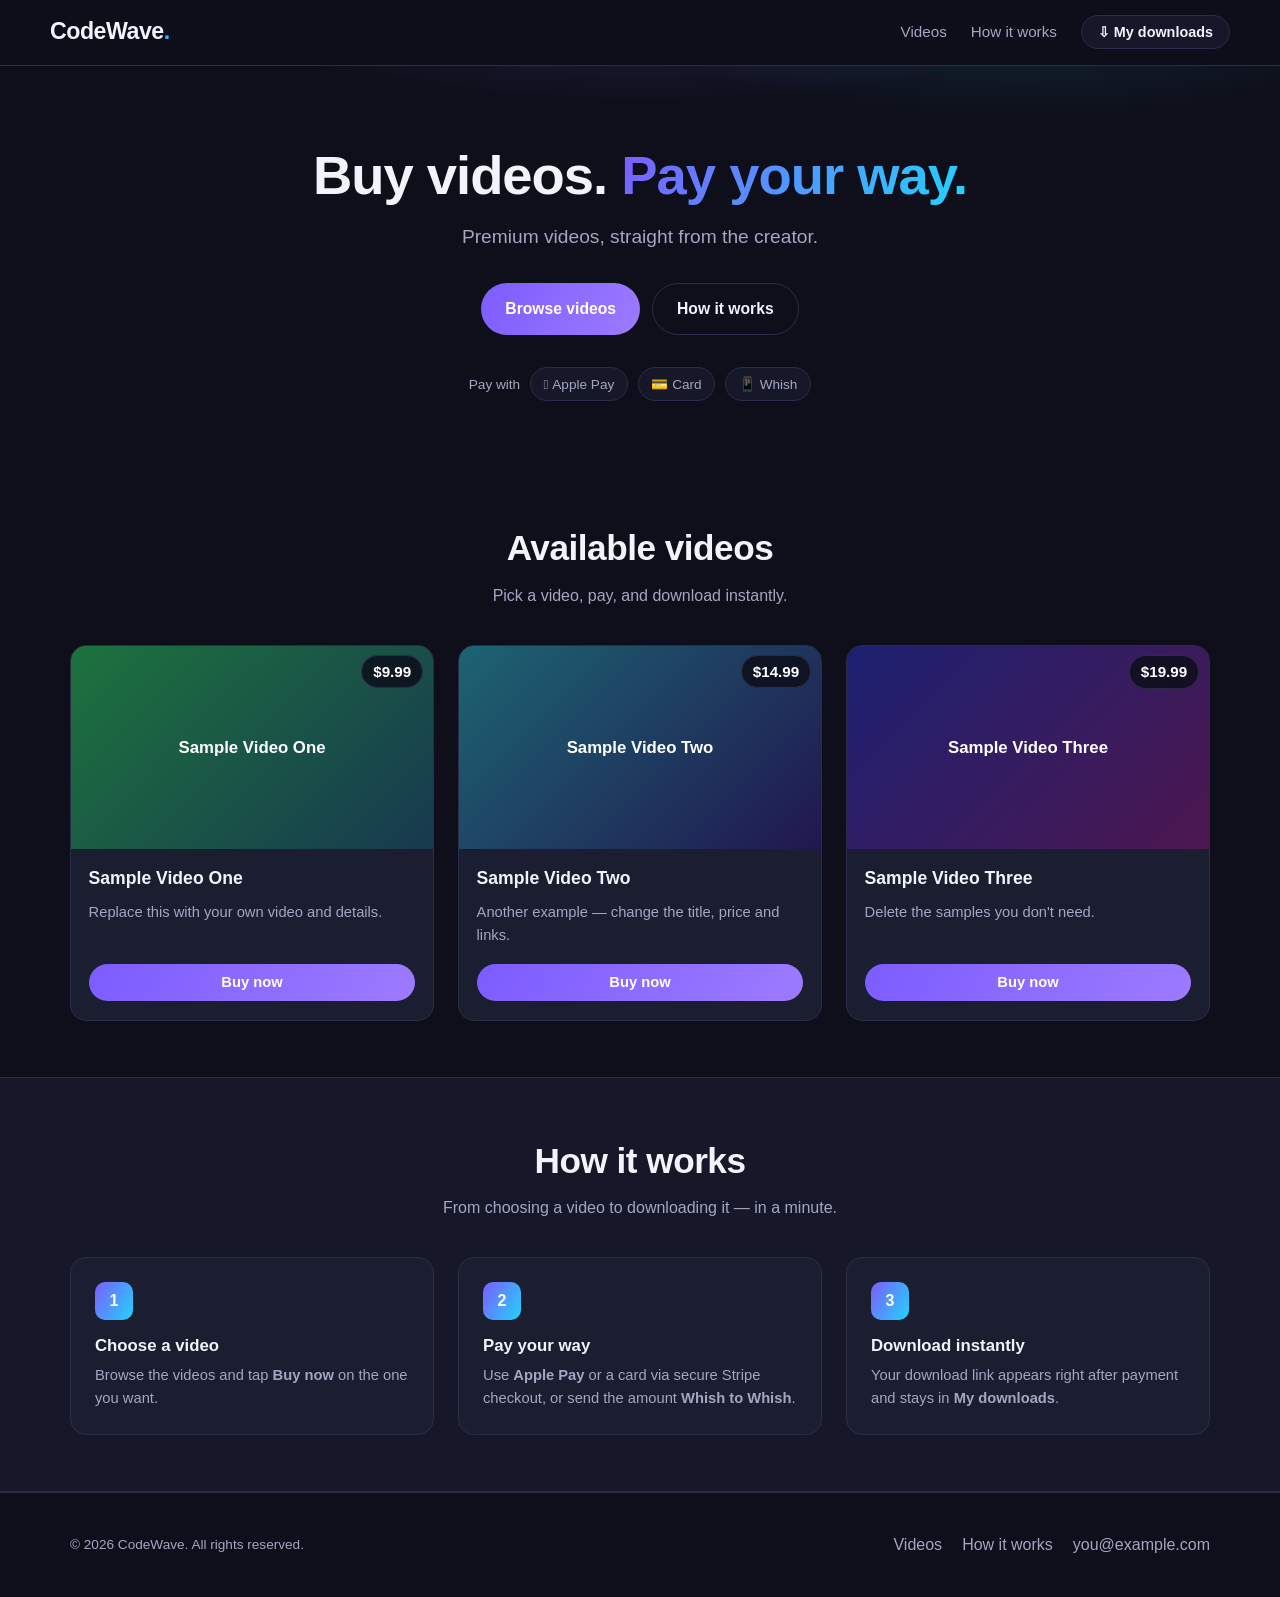
==== commit 62d5f51e: "Turn site into a video store with Apple Pay (Stripe) and Whish checkout Replace the grocery template" ====
--- a/index.html
+++ b/index.html
@@ -1,206 +1,96 @@
 <!DOCTYPE html>
 <html lang="en">
 <head>
-<meta charset="UTF-8" />
-<meta name="viewport" content="width=device-width, initial-scale=1.0" />
-<title>Wasl — UAE Messaging</title>
-<meta name="description" content="Wasl is a simple, secure messaging app made for the UAE. Sign up with your email or UAE phone number." />
-<link rel="stylesheet" href="styles.css" />
+  <meta charset="UTF-8" />
+  <meta name="viewport" content="width=device-width, initial-scale=1.0" />
+  <meta name="description" content="Buy and download premium videos. Pay with Apple Pay, card, or Whish." />
+  <title>CodeWave — Buy &amp; Download Videos</title>
+  <link rel="stylesheet" href="assets/styles.css" />
 </head>
 <body>
 
-<!-- ============ LANDING ============ -->
-<div id="landing" class="screen">
-  <header class="site-header">
-    <div class="brand">
-      <span class="brand-mark">و</span>
-      <span class="brand-name">Wasl</span>
+  <header>
+    <div class="wrap nav">
+      <a href="#" class="logo" id="logo">CodeWave<span class="dot">.</span></a>
+      <ul class="nav-links">
+        <li class="hide-sm"><a href="#videos">Videos</a></li>
+        <li class="hide-sm"><a href="#how">How it works</a></li>
+        <li>
+          <button class="btn-downloads" data-action="downloads-list">
+            &#8681; My downloads <span class="count" id="dl-count" style="display:none">0</span>
+          </button>
+        </li>
+      </ul>
     </div>
-    <nav>
-      <a href="#features">Features</a>
-      <a href="#privacy">Privacy</a>
-      <button class="btn btn-ghost" data-goto="auth">Log in</button>
-      <button class="btn btn-primary" data-goto="auth" data-mode="signup">Get started</button>
-    </nav>
   </header>
 
   <section class="hero">
-    <div class="hero-text">
-      <p class="eyebrow">Made for the UAE 🇦🇪</p>
-      <h1>Stay connected with <span>Wasl</span></h1>
-      <p class="lead">Simple, fast and private messaging. Chat with friends and family across the Emirates using just your email or phone number.</p>
-      <div class="hero-actions">
-        <button class="btn btn-primary btn-lg" data-goto="auth" data-mode="signup">Create your account</button>
-        <button class="btn btn-ghost btn-lg" data-goto="auth">I already have an account</button>
+    <div class="wrap">
+      <h1>Buy videos. <span class="grad">Pay your way.</span></h1>
+      <p id="hero-tagline">Premium videos, straight from the creator.</p>
+      <div class="hero-cta">
+        <a href="#videos" class="btn btn-primary">Browse videos</a>
+        <a href="#how" class="btn btn-ghost">How it works</a>
       </div>
-      <p class="trust">End-to-end style privacy · Arabic &amp; English · Free to use</p>
+      <div class="pay-pills">
+        <span>Pay with</span>
+        <span class="pill">&#63743; Apple Pay</span>
+        <span class="pill">&#128179; Card</span>
+        <span class="pill">&#128241; Whish</span>
+      </div>
     </div>
-    <div class="hero-art">
-      <div class="phone">
-        <div class="phone-top">
-          <span class="avatar">A</span>
-          <div>
-            <strong>Ahmed</strong>
-            <small>online</small>
-          </div>
+  </section>
+
+  <section class="section" id="videos">
+    <div class="wrap">
+      <div class="section-head">
+        <h2>Available videos</h2>
+        <p>Pick a video, pay, and download instantly.</p>
+      </div>
+      <div class="grid" id="grid"><!-- filled by app.js --></div>
+    </div>
+  </section>
+
+  <section class="section how" id="how">
+    <div class="wrap">
+      <div class="section-head">
+        <h2>How it works</h2>
+        <p>From choosing a video to downloading it — in a minute.</p>
+      </div>
+      <div class="steps">
+        <div class="step">
+          <div class="num">1</div>
+          <h3>Choose a video</h3>
+          <p>Browse the videos and tap <b>Buy now</b> on the one you want.</p>
         </div>
-        <div class="phone-body">
-          <div class="bubble in">Salam! Are we still meeting at Dubai Mall? 🛍️</div>
-          <div class="bubble out">Yes! See you at 6 near the fountain 💦</div>
-          <div class="bubble in">Perfect. I'll bring the kunafa 😋</div>
-          <div class="bubble out">You're the best 🙌</div>
+        <div class="step">
+          <div class="num">2</div>
+          <h3>Pay your way</h3>
+          <p>Use <b>Apple&nbsp;Pay</b> or a card via secure Stripe checkout, or send the amount <b>Whish&nbsp;to&nbsp;Whish</b>.</p>
+        </div>
+        <div class="step">
+          <div class="num">3</div>
+          <h3>Download instantly</h3>
+          <p>Your download link appears right after payment and stays in <b>My downloads</b>.</p>
         </div>
       </div>
     </div>
   </section>
 
-  <section id="features" class="features">
-    <h2>Why Wasl</h2>
-    <div class="feature-grid">
-      <div class="feature"><div class="ficon">🔒</div><h3>Private by design</h3><p>Your conversations stay between you and the people you talk to.</p></div>
-      <div class="feature"><div class="ficon">📱</div><h3>Email or phone</h3><p>Sign up however you like — a UAE mobile number or any email address.</p></div>
-      <div class="feature"><div class="ficon">⚡</div><h3>Fast &amp; light</h3><p>Designed to feel instant, even on slower connections.</p></div>
-      <div class="feature"><div class="ficon">🌍</div><h3>Bilingual</h3><p>Works beautifully in both Arabic and English.</p></div>
+  <footer>
+    <div class="wrap footer-inner">
+      <div class="copyright">&copy; <span id="foot-year">2026</span> <span id="foot-name">CodeWave</span>. All rights reserved.</div>
+      <div class="links">
+        <a href="#videos">Videos</a>
+        <a href="#how">How it works</a>
+        <a id="foot-mail" href="mailto:you@example.com">you@example.com</a>
+      </div>
     </div>
-  </section>
+  </footer>
 
-  <section id="privacy" class="cta">
-    <h2>Your chats, your business.</h2>
-    <p>Join thousands across the Emirates already connecting on Wasl.</p>
-    <button class="btn btn-primary btn-lg" data-goto="auth" data-mode="signup">Get started — it's free</button>
-  </section>
+  <div class="modal-overlay" id="modal-overlay"></div>
 
-  <footer class="site-footer">
-    <span>© 2026 Wasl. Built in the UAE.</span>
-    <span class="footer-note">Demo app — accounts &amp; messages are stored only in your browser.</span>
-  </footer>
-</div>
-
-<!-- ============ AUTH ============ -->
-<div id="auth" class="screen hidden">
-  <div class="auth-card">
-    <div class="brand center">
-      <span class="brand-mark">و</span>
-      <span class="brand-name">Wasl</span>
-    </div>
-
-    <div class="tabs">
-      <button class="tab active" data-tab="login">Log in</button>
-      <button class="tab" data-tab="signup">Sign up</button>
-    </div>
-
-    <!-- method toggle -->
-    <div class="method-toggle">
-      <button class="method active" data-method="phone">📱 Phone</button>
-      <button class="method" data-method="email">✉️ Email</button>
-    </div>
-
-    <form id="auth-form" autocomplete="off" novalidate>
-      <!-- signup-only name -->
-      <div class="field signup-only hidden">
-        <label for="name">Your name</label>
-        <input id="name" type="text" placeholder="e.g. Fatima" />
-      </div>
-
-      <!-- phone -->
-      <div class="field method-phone">
-        <label for="phone">UAE phone number</label>
-        <div class="phone-input">
-          <span class="prefix">🇦🇪 +971</span>
-          <input id="phone" type="tel" inputmode="numeric" placeholder="50 123 4567" maxlength="11" />
-        </div>
-        <small class="hint">We'll send a 6-digit code to verify it's you.</small>
-      </div>
-
-      <!-- email -->
-      <div class="field method-email hidden">
-        <label for="email">Email address</label>
-        <input id="email" type="email" placeholder="you@example.ae" />
-      </div>
-
-      <!-- password -->
-      <div class="field">
-        <label for="password">Password</label>
-        <input id="password" type="password" placeholder="At least 6 characters" />
-      </div>
-
-      <p class="form-error" id="form-error"></p>
-
-      <button type="submit" class="btn btn-primary btn-block" id="auth-submit">Continue</button>
-    </form>
-
-    <button class="link-btn" data-goto="landing">← Back to home</button>
-  </div>
-</div>
-
-<!-- ============ OTP VERIFY ============ -->
-<div id="otp" class="screen hidden">
-  <div class="auth-card">
-    <div class="brand center">
-      <span class="brand-mark">و</span>
-      <span class="brand-name">Wasl</span>
-    </div>
-    <h2 class="otp-title">Verify your number</h2>
-    <p class="otp-sub">Enter the 6-digit code we sent to <strong id="otp-target">+971 …</strong></p>
-    <div class="otp-inputs" id="otp-inputs">
-      <input maxlength="1" inputmode="numeric" />
-      <input maxlength="1" inputmode="numeric" />
-      <input maxlength="1" inputmode="numeric" />
-      <input maxlength="1" inputmode="numeric" />
-      <input maxlength="1" inputmode="numeric" />
-      <input maxlength="1" inputmode="numeric" />
-    </div>
-    <p class="demo-note">Demo code: <strong id="demo-code">000000</strong></p>
-    <p class="form-error" id="otp-error"></p>
-    <button class="btn btn-primary btn-block" id="otp-submit">Verify</button>
-    <button class="link-btn" data-goto="auth">← Change number</button>
-  </div>
-</div>
-
-<!-- ============ APP (CHAT) ============ -->
-<div id="app" class="screen hidden">
-  <aside class="sidebar">
-    <div class="sidebar-head">
-      <div class="me">
-        <span class="avatar" id="me-avatar">?</span>
-        <div>
-          <strong id="me-name">You</strong>
-          <small id="me-handle"></small>
-        </div>
-      </div>
-      <button class="icon-btn" id="logout-btn" title="Log out">⎋</button>
-    </div>
-    <div class="search-box">
-      <input id="chat-search" type="text" placeholder="Search chats" />
-    </div>
-    <div class="chat-list" id="chat-list"></div>
-  </aside>
-
-  <main class="chat-pane" id="chat-pane">
-    <div class="empty-chat" id="empty-chat">
-      <div class="empty-art">و</div>
-      <h2>Welcome to Wasl</h2>
-      <p>Select a chat on the left to start messaging.</p>
-    </div>
-
-    <div class="conversation hidden" id="conversation">
-      <header class="conv-head">
-        <button class="icon-btn back-btn" id="back-btn">←</button>
-        <span class="avatar" id="conv-avatar">A</span>
-        <div>
-          <strong id="conv-name">Ahmed</strong>
-          <small id="conv-status">online</small>
-        </div>
-      </header>
-      <div class="messages" id="messages"></div>
-      <form class="composer" id="composer">
-        <input id="msg-input" type="text" placeholder="Type a message" autocomplete="off" />
-        <button type="submit" class="send-btn" title="Send">➤</button>
-      </form>
-    </div>
-  </main>
-</div>
-
-<script src="app.js"></script>
+  <script src="assets/config.js"></script>
+  <script src="assets/app.js"></script>
 </body>
 </html>
--- a/assets/styles.css
+++ b/assets/styles.css
@@ -0,0 +1,243 @@
+:root {
+  --bg: #0e0f1a;
+  --bg-soft: #16182a;
+  --card: #1b1d31;
+  --line: #2a2d45;
+  --text: #f2f3fb;
+  --muted: #a3a7c2;
+  --accent: #7c5cff;
+  --accent-2: #21d4fd;
+  --whish: #ec1c5c;
+  --ok: #29c267;
+  --radius: 16px;
+  --shadow: 0 18px 50px rgba(0, 0, 0, 0.45);
+}
+
+* { box-sizing: border-box; margin: 0; padding: 0; }
+
+html { scroll-behavior: smooth; }
+
+body {
+  font-family: -apple-system, BlinkMacSystemFont, "Segoe UI", Roboto, Helvetica, Arial, sans-serif;
+  background: var(--bg);
+  color: var(--text);
+  line-height: 1.55;
+  -webkit-font-smoothing: antialiased;
+}
+
+a { color: inherit; text-decoration: none; }
+img, video { max-width: 100%; display: block; }
+button { font-family: inherit; cursor: pointer; border: none; }
+
+.wrap { max-width: 1180px; margin: 0 auto; padding: 0 1.25rem; }
+
+/* ---------- Header ---------- */
+header {
+  position: sticky; top: 0; z-index: 30;
+  background: rgba(14, 15, 26, 0.85);
+  backdrop-filter: blur(10px);
+  border-bottom: 1px solid var(--line);
+}
+.nav { display: flex; align-items: center; justify-content: space-between; padding: 0.9rem 0; }
+.logo { font-size: 1.45rem; font-weight: 800; letter-spacing: -0.5px; }
+.logo .dot {
+  background: linear-gradient(120deg, var(--accent), var(--accent-2));
+  -webkit-background-clip: text; background-clip: text; color: transparent;
+}
+.nav-links { display: flex; align-items: center; gap: 1.5rem; list-style: none; }
+.nav-links a { color: var(--muted); font-weight: 500; font-size: 0.95rem; transition: color 0.15s; }
+.nav-links a:hover { color: var(--text); }
+.btn-downloads {
+  background: var(--bg-soft); border: 1px solid var(--line); color: var(--text);
+  padding: 0.5rem 1rem; border-radius: 999px; font-weight: 600; font-size: 0.9rem;
+  display: inline-flex; align-items: center; gap: 0.4rem; transition: border-color 0.15s;
+}
+.btn-downloads:hover { border-color: var(--accent); }
+.btn-downloads .count {
+  background: var(--accent); color: #fff; border-radius: 999px;
+  font-size: 0.72rem; min-width: 1.2rem; height: 1.2rem; padding: 0 0.3rem;
+  display: inline-flex; align-items: center; justify-content: center;
+}
+
+/* ---------- Hero ---------- */
+.hero { position: relative; text-align: center; padding: 5rem 1.25rem 4rem; overflow: hidden; }
+.hero::before {
+  content: ""; position: absolute; inset: -40% 0 auto 0; height: 480px;
+  background: radial-gradient(60% 60% at 50% 0%, rgba(124, 92, 255, 0.35), transparent 70%),
+              radial-gradient(50% 50% at 80% 10%, rgba(33, 212, 253, 0.18), transparent 70%);
+  z-index: -1;
+}
+.hero h1 { font-size: clamp(2rem, 5vw, 3.4rem); font-weight: 800; letter-spacing: -1px; line-height: 1.1; }
+.hero h1 .grad {
+  background: linear-gradient(120deg, var(--accent), var(--accent-2));
+  -webkit-background-clip: text; background-clip: text; color: transparent;
+}
+.hero p { color: var(--muted); font-size: clamp(1rem, 2vw, 1.2rem); max-width: 620px; margin: 1rem auto 2rem; }
+.hero-cta { display: inline-flex; gap: 0.75rem; flex-wrap: wrap; justify-content: center; }
+.pay-pills { display: flex; gap: 0.6rem; justify-content: center; flex-wrap: wrap; margin-top: 2rem; color: var(--muted); font-size: 0.85rem; align-items: center; }
+.pay-pills .pill { background: var(--bg-soft); border: 1px solid var(--line); padding: 0.35rem 0.8rem; border-radius: 999px; display: inline-flex; align-items: center; gap: 0.4rem; }
+
+/* ---------- Buttons ---------- */
+.btn {
+  display: inline-flex; align-items: center; justify-content: center; gap: 0.5rem;
+  padding: 0.8rem 1.5rem; border-radius: 999px; font-weight: 700; font-size: 0.98rem;
+  transition: transform 0.12s, filter 0.15s, background 0.15s; white-space: nowrap;
+}
+.btn:active { transform: translateY(1px); }
+.btn-primary { background: linear-gradient(120deg, var(--accent), #9d7bff); color: #fff; }
+.btn-primary:hover { filter: brightness(1.08); }
+.btn-ghost { background: transparent; border: 1px solid var(--line); color: var(--text); }
+.btn-ghost:hover { border-color: var(--accent); }
+.btn-block { width: 100%; }
+
+/* ---------- Section headings ---------- */
+.section { padding: 3.5rem 0; }
+.section-head { text-align: center; margin-bottom: 2.25rem; }
+.section-head h2 { font-size: clamp(1.6rem, 3.5vw, 2.2rem); font-weight: 800; letter-spacing: -0.5px; }
+.section-head p { color: var(--muted); margin-top: 0.5rem; }
+
+/* ---------- Video grid ---------- */
+.grid { display: grid; grid-template-columns: repeat(auto-fill, minmax(280px, 1fr)); gap: 1.5rem; }
+.card {
+  background: var(--card); border: 1px solid var(--line); border-radius: var(--radius);
+  overflow: hidden; display: flex; flex-direction: column; transition: transform 0.18s, border-color 0.18s, box-shadow 0.18s;
+}
+.card:hover { transform: translateY(-5px); border-color: var(--accent); box-shadow: var(--shadow); }
+.thumb { position: relative; aspect-ratio: 16 / 9; background: #0c0d18; cursor: pointer; overflow: hidden; }
+.thumb img { width: 100%; height: 100%; object-fit: cover; }
+.thumb-fallback {
+  width: 100%; height: 100%; display: flex; align-items: center; justify-content: center;
+  font-size: 1.05rem; font-weight: 700; text-align: center; padding: 1rem; color: #fff;
+}
+.play-badge {
+  position: absolute; inset: 0; margin: auto; width: 56px; height: 56px;
+  background: rgba(0, 0, 0, 0.55); border: 2px solid rgba(255, 255, 255, 0.85);
+  border-radius: 50%; display: flex; align-items: center; justify-content: center;
+  color: #fff; font-size: 1.2rem; transition: transform 0.15s, background 0.15s;
+}
+.thumb:hover .play-badge { transform: scale(1.1); background: var(--accent); border-color: var(--accent); }
+.price-tag {
+  position: absolute; top: 0.6rem; right: 0.6rem; background: rgba(14, 15, 26, 0.85);
+  border: 1px solid var(--line); color: #fff; font-weight: 800; font-size: 0.95rem;
+  padding: 0.25rem 0.7rem; border-radius: 999px; backdrop-filter: blur(4px);
+}
+.owned-tag {
+  position: absolute; top: 0.6rem; left: 0.6rem; background: var(--ok); color: #06231a;
+  font-weight: 800; font-size: 0.72rem; padding: 0.25rem 0.6rem; border-radius: 999px;
+}
+.card-body { padding: 1rem 1.1rem 1.2rem; display: flex; flex-direction: column; gap: 0.5rem; flex: 1; }
+.card-body h3 { font-size: 1.1rem; font-weight: 700; }
+.card-body .desc { color: var(--muted); font-size: 0.92rem; flex: 1; }
+.card-actions { display: flex; gap: 0.5rem; margin-top: 0.6rem; }
+.card-actions .btn { padding: 0.65rem 1rem; font-size: 0.92rem; flex: 1; }
+
+/* ---------- How it works ---------- */
+.how { background: var(--bg-soft); border-top: 1px solid var(--line); border-bottom: 1px solid var(--line); }
+.steps { display: grid; grid-template-columns: repeat(auto-fit, minmax(220px, 1fr)); gap: 1.5rem; }
+.step { background: var(--card); border: 1px solid var(--line); border-radius: var(--radius); padding: 1.5rem; }
+.step .num {
+  width: 38px; height: 38px; border-radius: 10px; display: flex; align-items: center; justify-content: center;
+  font-weight: 800; background: linear-gradient(120deg, var(--accent), var(--accent-2)); color: #fff; margin-bottom: 0.8rem;
+}
+.step h3 { font-size: 1.05rem; margin-bottom: 0.3rem; }
+.step p { color: var(--muted); font-size: 0.92rem; }
+
+/* ---------- Modal ---------- */
+.modal-overlay {
+  position: fixed; inset: 0; background: rgba(5, 6, 12, 0.7); backdrop-filter: blur(4px);
+  display: none; align-items: center; justify-content: center; padding: 1.25rem; z-index: 50;
+}
+.modal-overlay.open { display: flex; }
+.modal {
+  background: var(--bg-soft); border: 1px solid var(--line); border-radius: 20px;
+  width: 100%; max-width: 460px; max-height: 90vh; overflow-y: auto; box-shadow: var(--shadow);
+  animation: pop 0.18s ease-out;
+}
+.modal.wide { max-width: 760px; }
+@keyframes pop { from { transform: translateY(12px) scale(0.98); opacity: 0; } to { transform: none; opacity: 1; } }
+.modal-head { display: flex; align-items: flex-start; justify-content: space-between; gap: 1rem; padding: 1.25rem 1.25rem 0.75rem; }
+.modal-head h3 { font-size: 1.2rem; }
+.modal-head .sub { color: var(--muted); font-size: 0.9rem; }
+.modal-close {
+  background: var(--card); border: 1px solid var(--line); color: var(--text);
+  width: 34px; height: 34px; border-radius: 10px; font-size: 1.1rem; flex-shrink: 0;
+}
+.modal-close:hover { border-color: var(--whish); }
+.modal-body { padding: 0.5rem 1.25rem 1.4rem; }
+
+.pay-amount {
+  display: flex; align-items: baseline; justify-content: space-between;
+  background: var(--card); border: 1px solid var(--line); border-radius: 12px;
+  padding: 0.9rem 1.1rem; margin-bottom: 1.1rem;
+}
+.pay-amount .label { color: var(--muted); font-size: 0.9rem; }
+.pay-amount .val { font-size: 1.5rem; font-weight: 800; }
+
+.pay-method {
+  width: 100%; display: flex; align-items: center; gap: 0.8rem; text-align: left;
+  background: var(--card); border: 1px solid var(--line); border-radius: 12px;
+  padding: 0.95rem 1.1rem; margin-bottom: 0.75rem; color: var(--text); font-weight: 600;
+  transition: border-color 0.15s, transform 0.12s;
+}
+.pay-method:hover { border-color: var(--accent); }
+.pay-method:active { transform: translateY(1px); }
+.pay-method.apple { background: #000; border-color: #000; color: #fff; }
+.pay-method.apple:hover { filter: brightness(1.2); }
+.pay-method.whish { background: var(--whish); border-color: var(--whish); color: #fff; }
+.pay-method.whish:hover { filter: brightness(1.08); }
+.pay-method[disabled] { opacity: 0.45; cursor: not-allowed; }
+.pay-method .pm-icon { font-size: 1.3rem; width: 1.6rem; text-align: center; }
+.pay-method .pm-sub { display: block; font-weight: 500; font-size: 0.8rem; opacity: 0.85; }
+.pay-method .pm-arrow { margin-left: auto; opacity: 0.7; }
+
+.divider { display: flex; align-items: center; gap: 0.8rem; color: var(--muted); font-size: 0.8rem; margin: 0.4rem 0 1rem; }
+.divider::before, .divider::after { content: ""; height: 1px; flex: 1; background: var(--line); }
+
+.whish-steps { counter-reset: step; list-style: none; margin: 0.5rem 0 1rem; }
+.whish-steps li { position: relative; padding-left: 2rem; margin-bottom: 0.7rem; color: var(--muted); font-size: 0.93rem; }
+.whish-steps li::before {
+  counter-increment: step; content: counter(step);
+  position: absolute; left: 0; top: 0; width: 1.4rem; height: 1.4rem; border-radius: 50%;
+  background: var(--whish); color: #fff; font-size: 0.78rem; font-weight: 700;
+  display: flex; align-items: center; justify-content: center;
+}
+.copy-row {
+  display: flex; align-items: center; justify-content: space-between; gap: 0.6rem;
+  background: var(--card); border: 1px dashed var(--line); border-radius: 10px;
+  padding: 0.7rem 0.9rem; margin: 0.5rem 0;
+}
+.copy-row .ctext { font-weight: 700; font-size: 1.05rem; word-break: break-all; }
+.copy-row .clabel { color: var(--muted); font-size: 0.78rem; display: block; font-weight: 500; }
+.copy-btn { background: var(--bg-soft); border: 1px solid var(--line); color: var(--text); padding: 0.4rem 0.7rem; border-radius: 8px; font-size: 0.82rem; font-weight: 600; flex-shrink: 0; }
+.copy-btn:hover { border-color: var(--accent); }
+
+.note { font-size: 0.82rem; color: var(--muted); background: var(--card); border-left: 3px solid var(--accent); border-radius: 8px; padding: 0.7rem 0.9rem; margin-top: 0.8rem; }
+
+.success-icon { width: 64px; height: 64px; border-radius: 50%; background: rgba(41, 194, 103, 0.15); color: var(--ok); display: flex; align-items: center; justify-content: center; font-size: 2rem; margin: 0 auto 1rem; }
+
+.player { width: 100%; aspect-ratio: 16 / 9; border-radius: 12px; overflow: hidden; background: #000; }
+.player iframe, .player video { width: 100%; height: 100%; border: 0; }
+
+/* ---------- Empty state ---------- */
+.empty { text-align: center; color: var(--muted); padding: 2rem; }
+
+/* ---------- Footer ---------- */
+footer { border-top: 1px solid var(--line); padding: 2.5rem 0; color: var(--muted); }
+.footer-inner { display: flex; flex-wrap: wrap; gap: 1rem; align-items: center; justify-content: space-between; }
+.footer-inner .links { display: flex; gap: 1.25rem; flex-wrap: wrap; }
+.footer-inner a:hover { color: var(--text); }
+.copyright { font-size: 0.85rem; }
+
+/* ---------- Toast ---------- */
+.toast {
+  position: fixed; bottom: 1.25rem; left: 50%; transform: translateX(-50%) translateY(120%);
+  background: var(--card); border: 1px solid var(--line); color: var(--text);
+  padding: 0.75rem 1.2rem; border-radius: 999px; font-weight: 600; font-size: 0.9rem;
+  box-shadow: var(--shadow); z-index: 60; transition: transform 0.25s; pointer-events: none;
+}
+.toast.show { transform: translateX(-50%) translateY(0); }
+
+@media (max-width: 640px) {
+  .nav-links .hide-sm { display: none; }
+  .hero { padding-top: 3.5rem; }
+}
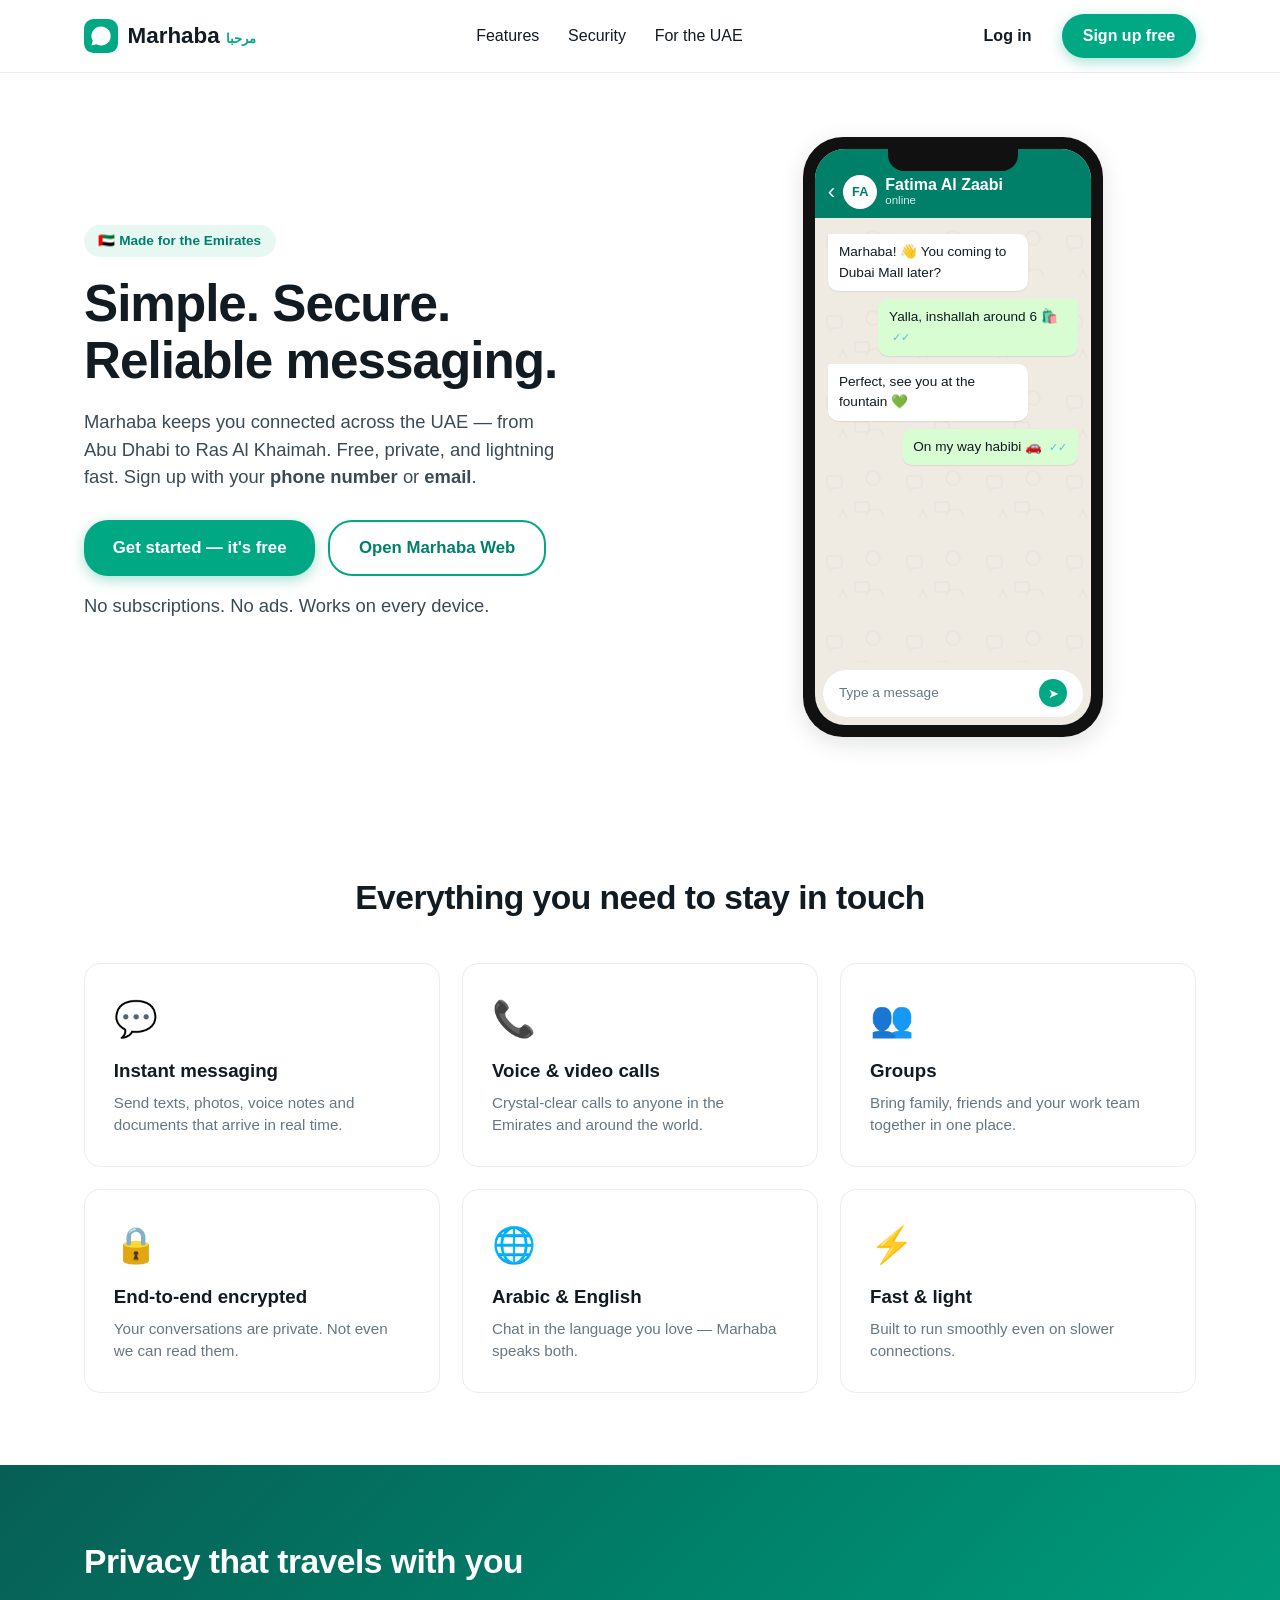
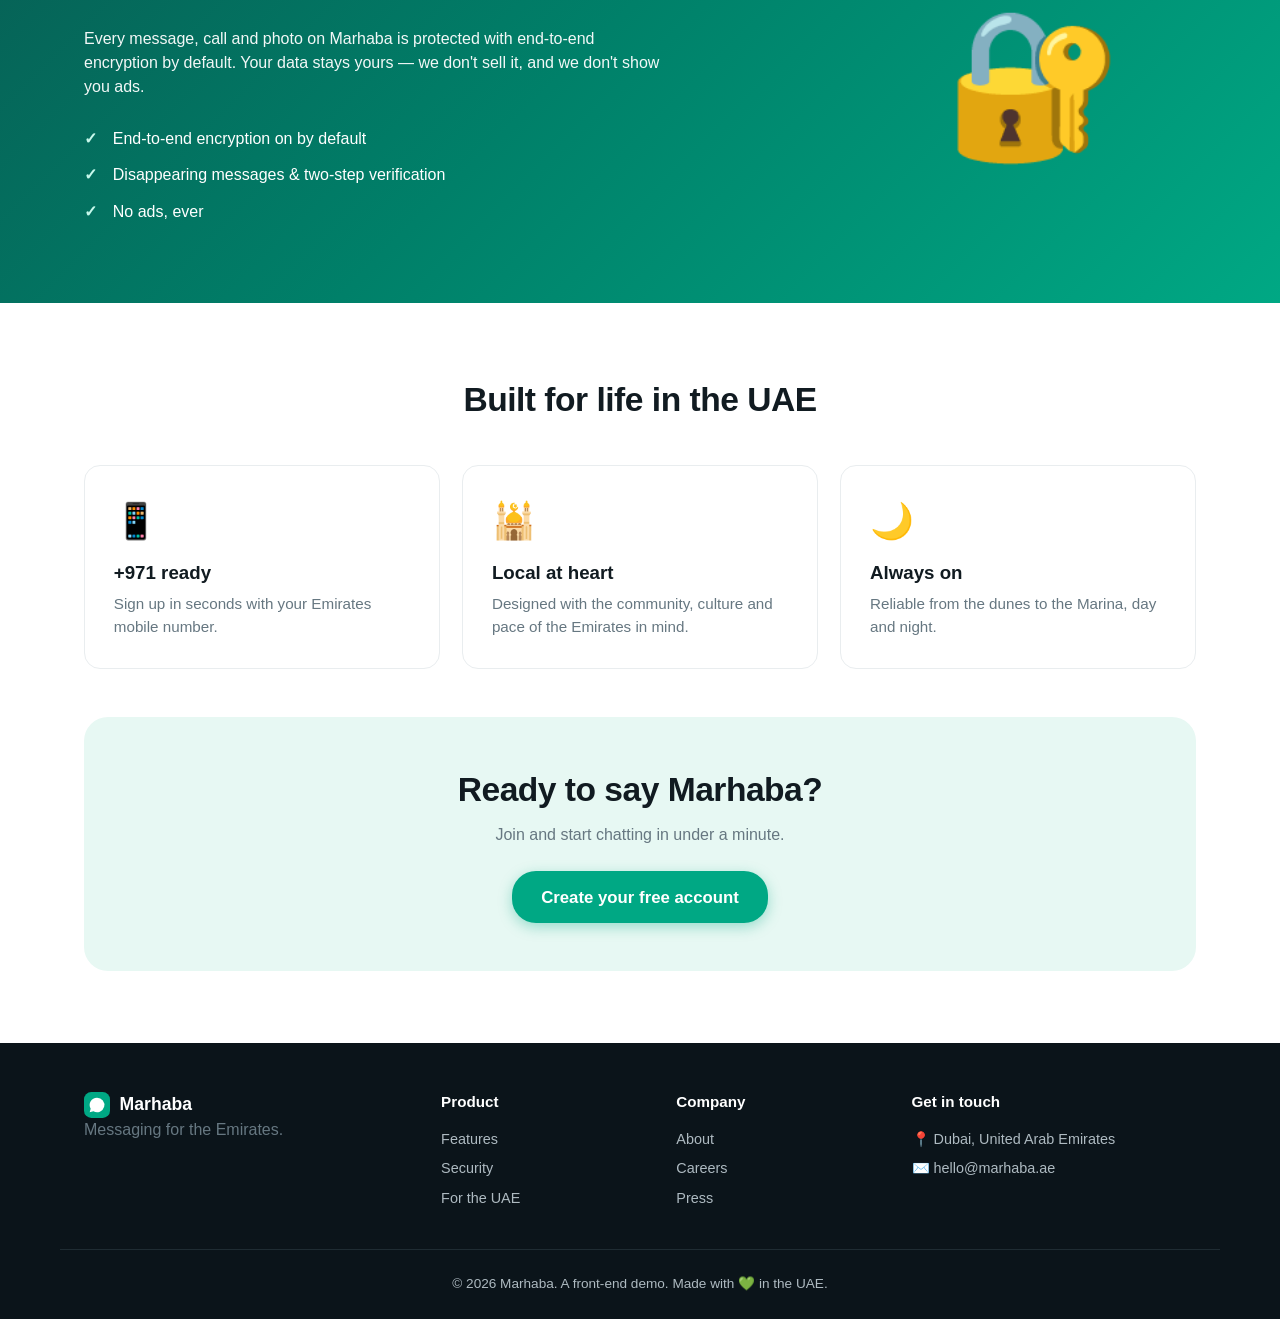
==== commit 0681a9a5: "Replace landing page with Marhaba, a WhatsApp-style messenger for the UAE Build a self-contained, fr" ====
--- a/index.html
+++ b/index.html
@@ -1,96 +1,279 @@
 <!DOCTYPE html>
 <html lang="en">
 <head>
-  <meta charset="UTF-8" />
-  <meta name="viewport" content="width=device-width, initial-scale=1.0" />
-  <meta name="description" content="Buy and download premium videos. Pay with Apple Pay, card, or Whish." />
-  <title>CodeWave — Buy &amp; Download Videos</title>
-  <link rel="stylesheet" href="assets/styles.css" />
+<meta charset="UTF-8" />
+<meta name="viewport" content="width=device-width, initial-scale=1.0" />
+<meta name="theme-color" content="#008069" />
+<meta name="description" content="Marhaba — simple, secure, reliable messaging built for the UAE. Sign up with your phone number or email." />
+<title>Marhaba — Messaging for the UAE</title>
+<link rel="preconnect" href="https://fonts.googleapis.com" />
+<link rel="stylesheet" href="assets/css/style.css" />
+<link rel="icon" href="data:image/svg+xml,%3Csvg xmlns='http://www.w3.org/2000/svg' viewBox='0 0 32 32'%3E%3Crect width='32' height='32' rx='8' fill='%2300a884'/%3E%3Cpath d='M16 7a9 9 0 00-7.8 13.5L7 25l4.6-1.2A9 9 0 1016 7z' fill='white'/%3E%3C/svg%3E" />
 </head>
 <body>
 
-  <header>
-    <div class="wrap nav">
-      <a href="#" class="logo" id="logo">CodeWave<span class="dot">.</span></a>
-      <ul class="nav-links">
-        <li class="hide-sm"><a href="#videos">Videos</a></li>
-        <li class="hide-sm"><a href="#how">How it works</a></li>
-        <li>
-          <button class="btn-downloads" data-action="downloads-list">
-            &#8681; My downloads <span class="count" id="dl-count" style="display:none">0</span>
-          </button>
-        </li>
-      </ul>
+<!-- ============================== LANDING ============================== -->
+<div id="landing" class="screen">
+  <header class="site-header">
+    <div class="container nav">
+      <a class="brand" href="#top">
+        <span class="brand-logo" aria-hidden="true">
+          <svg viewBox="0 0 32 32" width="34" height="34"><rect width="32" height="32" rx="9" fill="#00a884"/><path d="M16 7a9 9 0 00-7.8 13.5L7 25l4.6-1.2A9 9 0 1016 7z" fill="#fff"/></svg>
+        </span>
+        <span class="brand-name">Marhaba <small>مرحبا</small></span>
+      </a>
+      <nav class="nav-links">
+        <a href="#features">Features</a>
+        <a href="#security">Security</a>
+        <a href="#uae">For the UAE</a>
+      </nav>
+      <div class="nav-actions">
+        <button class="btn btn-ghost" data-auth="login">Log in</button>
+        <button class="btn btn-primary" data-auth="signup">Sign up free</button>
+      </div>
     </div>
   </header>
 
-  <section class="hero">
-    <div class="wrap">
-      <h1>Buy videos. <span class="grad">Pay your way.</span></h1>
-      <p id="hero-tagline">Premium videos, straight from the creator.</p>
-      <div class="hero-cta">
-        <a href="#videos" class="btn btn-primary">Browse videos</a>
-        <a href="#how" class="btn btn-ghost">How it works</a>
-      </div>
-      <div class="pay-pills">
-        <span>Pay with</span>
-        <span class="pill">&#63743; Apple Pay</span>
-        <span class="pill">&#128179; Card</span>
-        <span class="pill">&#128241; Whish</span>
-      </div>
-    </div>
-  </section>
-
-  <section class="section" id="videos">
-    <div class="wrap">
-      <div class="section-head">
-        <h2>Available videos</h2>
-        <p>Pick a video, pay, and download instantly.</p>
-      </div>
-      <div class="grid" id="grid"><!-- filled by app.js --></div>
-    </div>
-  </section>
-
-  <section class="section how" id="how">
-    <div class="wrap">
-      <div class="section-head">
-        <h2>How it works</h2>
-        <p>From choosing a video to downloading it — in a minute.</p>
-      </div>
-      <div class="steps">
-        <div class="step">
-          <div class="num">1</div>
-          <h3>Choose a video</h3>
-          <p>Browse the videos and tap <b>Buy now</b> on the one you want.</p>
-        </div>
-        <div class="step">
-          <div class="num">2</div>
-          <h3>Pay your way</h3>
-          <p>Use <b>Apple&nbsp;Pay</b> or a card via secure Stripe checkout, or send the amount <b>Whish&nbsp;to&nbsp;Whish</b>.</p>
-        </div>
-        <div class="step">
-          <div class="num">3</div>
-          <h3>Download instantly</h3>
-          <p>Your download link appears right after payment and stays in <b>My downloads</b>.</p>
-        </div>
-      </div>
-    </div>
-  </section>
-
-  <footer>
-    <div class="wrap footer-inner">
-      <div class="copyright">&copy; <span id="foot-year">2026</span> <span id="foot-name">CodeWave</span>. All rights reserved.</div>
-      <div class="links">
-        <a href="#videos">Videos</a>
-        <a href="#how">How it works</a>
-        <a id="foot-mail" href="mailto:you@example.com">you@example.com</a>
-      </div>
-    </div>
+  <main id="top">
+    <section class="hero container">
+      <div class="hero-copy">
+        <span class="pill">🇦🇪 Made for the Emirates</span>
+        <h1>Simple. Secure.<br/>Reliable messaging.</h1>
+        <p>Marhaba keeps you connected across the UAE — from Abu Dhabi to Ras Al Khaimah. Free, private, and lightning fast. Sign up with your <strong>phone number</strong> or <strong>email</strong>.</p>
+        <div class="hero-cta">
+          <button class="btn btn-primary btn-lg" data-auth="signup">Get started — it's free</button>
+          <button class="btn btn-outline btn-lg" data-auth="login">Open Marhaba Web</button>
+        </div>
+        <p class="hero-note">No subscriptions. No ads. Works on every device.</p>
+      </div>
+
+      <div class="hero-art" aria-hidden="true">
+        <div class="phone">
+          <div class="phone-notch"></div>
+          <div class="phone-screen">
+            <div class="phone-topbar">
+              <span class="back">‹</span>
+              <span class="pa">FA</span>
+              <div class="pinfo"><strong>Fatima Al Zaabi</strong><small>online</small></div>
+            </div>
+            <div class="phone-chat">
+              <div class="pb in">Marhaba! 👋 You coming to Dubai Mall later?</div>
+              <div class="pb out">Yalla, inshallah around 6 🛍️ <span class="tick">✓✓</span></div>
+              <div class="pb in">Perfect, see you at the fountain 💚</div>
+              <div class="pb out">On my way habibi 🚗 <span class="tick">✓✓</span></div>
+            </div>
+            <div class="phone-input"><span>Type a message</span><span class="psend">➤</span></div>
+          </div>
+        </div>
+      </div>
+    </section>
+
+    <section id="features" class="features container">
+      <h2>Everything you need to stay in touch</h2>
+      <div class="grid">
+        <div class="card"><div class="ic">💬</div><h3>Instant messaging</h3><p>Send texts, photos, voice notes and documents that arrive in real time.</p></div>
+        <div class="card"><div class="ic">📞</div><h3>Voice &amp; video calls</h3><p>Crystal-clear calls to anyone in the Emirates and around the world.</p></div>
+        <div class="card"><div class="ic">👥</div><h3>Groups</h3><p>Bring family, friends and your work team together in one place.</p></div>
+        <div class="card"><div class="ic">🔒</div><h3>End-to-end encrypted</h3><p>Your conversations are private. Not even we can read them.</p></div>
+        <div class="card"><div class="ic">🌐</div><h3>Arabic &amp; English</h3><p>Chat in the language you love — Marhaba speaks both.</p></div>
+        <div class="card"><div class="ic">⚡</div><h3>Fast &amp; light</h3><p>Built to run smoothly even on slower connections.</p></div>
+      </div>
+    </section>
+
+    <section id="security" class="band">
+      <div class="container band-inner">
+        <div>
+          <h2>Privacy that travels with you</h2>
+          <p>Every message, call and photo on Marhaba is protected with end-to-end encryption by default. Your data stays yours — we don't sell it, and we don't show you ads.</p>
+          <ul class="checks">
+            <li>End-to-end encryption on by default</li>
+            <li>Disappearing messages &amp; two-step verification</li>
+            <li>No ads, ever</li>
+          </ul>
+        </div>
+        <div class="lock-art" aria-hidden="true">🔐</div>
+      </div>
+    </section>
+
+    <section id="uae" class="features container">
+      <h2>Built for life in the UAE</h2>
+      <div class="grid three">
+        <div class="card"><div class="ic">📱</div><h3>+971 ready</h3><p>Sign up in seconds with your Emirates mobile number.</p></div>
+        <div class="card"><div class="ic">🕌</div><h3>Local at heart</h3><p>Designed with the community, culture and pace of the Emirates in mind.</p></div>
+        <div class="card"><div class="ic">🌙</div><h3>Always on</h3><p>Reliable from the dunes to the Marina, day and night.</p></div>
+      </div>
+      <div class="cta-band">
+        <h2>Ready to say Marhaba?</h2>
+        <p>Join and start chatting in under a minute.</p>
+        <button class="btn btn-primary btn-lg" data-auth="signup">Create your free account</button>
+      </div>
+    </section>
+  </main>
+
+  <footer class="site-footer">
+    <div class="container footer-grid">
+      <div>
+        <div class="brand small"><span class="brand-logo"><svg viewBox="0 0 32 32" width="26" height="26"><rect width="32" height="32" rx="9" fill="#00a884"/><path d="M16 7a9 9 0 00-7.8 13.5L7 25l4.6-1.2A9 9 0 1016 7z" fill="#fff"/></svg></span><span class="brand-name">Marhaba</span></div>
+        <p class="muted">Messaging for the Emirates.</p>
+      </div>
+      <div><h4>Product</h4><ul><li><a href="#features">Features</a></li><li><a href="#security">Security</a></li><li><a href="#uae">For the UAE</a></li></ul></div>
+      <div><h4>Company</h4><ul><li><a href="#">About</a></li><li><a href="#">Careers</a></li><li><a href="#">Press</a></li></ul></div>
+      <div><h4>Get in touch</h4><ul><li>📍 Dubai, United Arab Emirates</li><li>✉️ hello@marhaba.ae</li></ul></div>
+    </div>
+    <div class="container copyright">© 2026 Marhaba. A front-end demo. Made with 💚 in the UAE.</div>
   </footer>
-
-  <div class="modal-overlay" id="modal-overlay"></div>
-
-  <script src="assets/config.js"></script>
-  <script src="assets/app.js"></script>
+</div>
+
+<!-- ============================== AUTH ============================== -->
+<div id="auth" class="screen hidden">
+  <div class="auth-bg"></div>
+  <div class="auth-card">
+    <button class="auth-close" id="authClose" aria-label="Back to home">✕</button>
+    <div class="auth-brand">
+      <span class="brand-logo"><svg viewBox="0 0 32 32" width="40" height="40"><rect width="32" height="32" rx="9" fill="#00a884"/><path d="M16 7a9 9 0 00-7.8 13.5L7 25l4.6-1.2A9 9 0 1016 7z" fill="#fff"/></svg></span>
+      <h2 id="authTitle">Create your account</h2>
+      <p id="authSubtitle" class="muted">Chat with anyone in the UAE — sign up in seconds.</p>
+    </div>
+
+    <!-- Method tabs -->
+    <div class="tabs" id="methodTabs">
+      <button class="tab active" data-method="phone">📱 Phone number</button>
+      <button class="tab" data-method="email">✉️ Email</button>
+    </div>
+
+    <!-- PHONE FORM -->
+    <form id="phoneForm" class="auth-form">
+      <label class="field full" id="nameFieldPhone">
+        <span>Your name</span>
+        <input type="text" id="phoneName" placeholder="e.g. Ahmed Al Mansoori" autocomplete="name" />
+      </label>
+      <label class="field">
+        <span>Phone number</span>
+        <div class="phone-input-row">
+          <select id="countryCode" aria-label="Country code">
+            <option value="+971" data-flag="🇦🇪" selected>🇦🇪 +971</option>
+            <option value="+966" data-flag="🇸🇦">🇸🇦 +966</option>
+            <option value="+965" data-flag="🇰🇼">🇰🇼 +965</option>
+            <option value="+974" data-flag="🇶🇦">🇶🇦 +974</option>
+            <option value="+973" data-flag="🇧🇭">🇧🇭 +973</option>
+            <option value="+968" data-flag="🇴🇲">🇴🇲 +968</option>
+            <option value="+20" data-flag="🇪🇬">🇪🇬 +20</option>
+            <option value="+91" data-flag="🇮🇳">🇮🇳 +91</option>
+            <option value="+44" data-flag="🇬🇧">🇬🇧 +44</option>
+            <option value="+1" data-flag="🇺🇸">🇺🇸 +1</option>
+          </select>
+          <input type="tel" id="phoneNumber" placeholder="50 123 4567" autocomplete="tel-national" inputmode="numeric" />
+        </div>
+        <small class="hint" id="phoneHint">UAE mobile numbers look like 50 123 4567.</small>
+      </label>
+      <button type="submit" class="btn btn-primary btn-block">Send verification code</button>
+    </form>
+
+    <!-- OTP FORM -->
+    <form id="otpForm" class="auth-form hidden">
+      <p class="otp-target muted">We sent a 6-digit code to <strong id="otpTarget"></strong></p>
+      <div class="otp-inputs" id="otpInputs">
+        <input maxlength="1" inputmode="numeric" class="otp-box" />
+        <input maxlength="1" inputmode="numeric" class="otp-box" />
+        <input maxlength="1" inputmode="numeric" class="otp-box" />
+        <input maxlength="1" inputmode="numeric" class="otp-box" />
+        <input maxlength="1" inputmode="numeric" class="otp-box" />
+        <input maxlength="1" inputmode="numeric" class="otp-box" />
+      </div>
+      <div class="demo-note" id="otpDemoNote"></div>
+      <button type="submit" class="btn btn-primary btn-block">Verify &amp; continue</button>
+      <button type="button" class="btn btn-link" id="otpBack">‹ Change number</button>
+    </form>
+
+    <!-- EMAIL FORM -->
+    <form id="emailForm" class="auth-form hidden">
+      <label class="field full" id="nameFieldEmail">
+        <span>Your name</span>
+        <input type="text" id="emailName" placeholder="e.g. Fatima Al Zaabi" autocomplete="name" />
+      </label>
+      <label class="field full">
+        <span>Email address</span>
+        <input type="email" id="emailAddr" placeholder="you@example.com" autocomplete="email" />
+      </label>
+      <label class="field full">
+        <span>Password</span>
+        <input type="password" id="emailPass" placeholder="At least 6 characters" autocomplete="current-password" />
+      </label>
+      <button type="submit" class="btn btn-primary btn-block" id="emailSubmit">Create account</button>
+    </form>
+
+    <div class="auth-error" id="authError" role="alert"></div>
+
+    <p class="auth-switch muted">
+      <span id="switchPrompt">Already have an account?</span>
+      <button type="button" class="btn btn-link" id="switchMode">Log in</button>
+    </p>
+    <p class="tos muted">By continuing you agree to Marhaba's Terms &amp; Privacy Policy. This is a front-end demo — no real SMS is sent and data stays in your browser.</p>
+  </div>
+</div>
+
+<!-- ============================== CHAT APP ============================== -->
+<div id="app" class="screen hidden">
+  <div class="wa">
+    <!-- Sidebar -->
+    <aside class="wa-side" id="waSide">
+      <div class="side-head">
+        <div class="me">
+          <span class="avatar" id="meAvatar">U</span>
+          <div class="me-info"><strong id="meName">You</strong><small id="meId"></small></div>
+        </div>
+        <div class="side-actions">
+          <button class="icon-btn" id="newChatBtn" title="New chat">✏️</button>
+          <button class="icon-btn" id="menuBtn" title="Menu">⋮</button>
+          <div class="menu hidden" id="sideMenu">
+            <button id="profileBtn">My profile</button>
+            <button id="logoutBtn">Log out</button>
+          </div>
+        </div>
+      </div>
+      <div class="side-search">
+        <input type="text" id="searchInput" placeholder="Search or start a new chat" />
+      </div>
+      <div class="chat-list" id="chatList"></div>
+    </aside>
+
+    <!-- Conversation -->
+    <main class="wa-main" id="waMain">
+      <div class="empty-state" id="emptyState">
+        <div class="empty-logo"><svg viewBox="0 0 32 32" width="80" height="80"><rect width="32" height="32" rx="9" fill="#e9edef"/><path d="M16 7a9 9 0 00-7.8 13.5L7 25l4.6-1.2A9 9 0 1016 7z" fill="#cfd6da"/></svg></div>
+        <h2>Marhaba Web</h2>
+        <p class="muted">Select a chat to start messaging. Your conversations are end-to-end encrypted.</p>
+        <p class="muted small">🔒 Demo mode — messages are simulated and stored only in your browser.</p>
+      </div>
+
+      <div class="conversation hidden" id="conversation">
+        <div class="conv-head">
+          <button class="icon-btn back-btn" id="backBtn">‹</button>
+          <span class="avatar" id="convAvatar"></span>
+          <div class="conv-info"><strong id="convName"></strong><small id="convStatus"></small></div>
+          <div class="conv-actions">
+            <button class="icon-btn" title="Video call">📹</button>
+            <button class="icon-btn" title="Voice call">📞</button>
+            <button class="icon-btn" title="Search">🔍</button>
+          </div>
+        </div>
+        <div class="messages" id="messages"></div>
+        <form class="composer" id="composer">
+          <button type="button" class="icon-btn" title="Emoji" id="emojiBtn">😊</button>
+          <button type="button" class="icon-btn" title="Attach">📎</button>
+          <input type="text" id="msgInput" placeholder="Type a message" autocomplete="off" />
+          <button type="submit" class="icon-btn send" id="sendBtn" title="Send">➤</button>
+        </form>
+      </div>
+    </main>
+  </div>
+</div>
+
+<div id="toast" class="toast hidden"></div>
+
+<script src="assets/js/store.js"></script>
+<script src="assets/js/auth.js"></script>
+<script src="assets/js/chat.js"></script>
+<script src="assets/js/main.js"></script>
 </body>
 </html>
--- a/assets/css/style.css
+++ b/assets/css/style.css
@@ -0,0 +1,274 @@
+/* ============================================================
+   Marhaba — messaging for the UAE
+   Front-end demo styles
+   ============================================================ */
+
+:root {
+  --green: #00a884;
+  --green-dark: #008069;
+  --green-deep: #075e54;
+  --teal-grad: linear-gradient(135deg, #075e54 0%, #008069 45%, #00a884 100%);
+  --uae-red: #ce1126;
+  --bubble-out: #d9fdd3;
+  --bubble-in: #ffffff;
+  --chat-bg: #efeae2;
+  --panel: #f0f2f5;
+  --line: #e9edef;
+  --ink: #111b21;
+  --muted: #667781;
+  --shadow: 0 6px 24px rgba(11, 20, 26, 0.12);
+}
+
+* { box-sizing: border-box; margin: 0; padding: 0; }
+html, body { height: 100%; }
+body {
+  font-family: -apple-system, BlinkMacSystemFont, 'Segoe UI', Roboto, Helvetica, Arial, sans-serif;
+  color: var(--ink);
+  line-height: 1.5;
+  background: #fff;
+}
+a { color: inherit; text-decoration: none; }
+img { max-width: 100%; display: block; }
+.container { max-width: 1160px; margin: 0 auto; padding: 0 1.5rem; }
+.screen { min-height: 100vh; }
+.hidden { display: none !important; }
+.muted { color: var(--muted); }
+.small { font-size: 0.85rem; }
+
+/* ----- Buttons ----- */
+.btn {
+  font: inherit; font-weight: 600; cursor: pointer; border: none;
+  border-radius: 24px; padding: 0.6rem 1.3rem; transition: all 0.15s ease;
+  background: #eee; color: var(--ink);
+}
+.btn:hover { transform: translateY(-1px); }
+.btn-primary { background: var(--green); color: #fff; box-shadow: 0 4px 14px rgba(0,168,132,0.35); }
+.btn-primary:hover { background: var(--green-dark); }
+.btn-ghost { background: transparent; }
+.btn-ghost:hover { background: rgba(0,0,0,0.05); }
+.btn-outline { background: #fff; color: var(--green-dark); border: 2px solid var(--green); }
+.btn-outline:hover { background: var(--green); color: #fff; }
+.btn-lg { padding: 0.85rem 1.8rem; font-size: 1.05rem; }
+.btn-block { width: 100%; display: block; }
+.btn-link { background: none; color: var(--green-dark); padding: 0.3rem 0.4rem; border-radius: 8px; }
+.btn-link:hover { background: rgba(0,168,132,0.1); transform: none; }
+
+/* ----- Brand ----- */
+.brand { display: flex; align-items: center; gap: 0.6rem; font-weight: 800; font-size: 1.4rem; }
+.brand-logo { display: inline-flex; }
+.brand-name { display: flex; align-items: baseline; gap: 0.4rem; }
+.brand-name small { font-size: 0.8rem; color: var(--green); font-weight: 600; }
+.brand.small { font-size: 1.1rem; }
+
+/* ============================================================
+   LANDING
+   ============================================================ */
+.site-header { position: sticky; top: 0; background: rgba(255,255,255,0.92); backdrop-filter: blur(8px); border-bottom: 1px solid var(--line); z-index: 20; }
+.nav { display: flex; align-items: center; justify-content: space-between; padding: 0.9rem 1.5rem; }
+.nav-links { display: flex; gap: 1.8rem; font-weight: 500; }
+.nav-links a:hover { color: var(--green-dark); }
+.nav-actions { display: flex; gap: 0.6rem; }
+
+.hero { display: grid; grid-template-columns: 1.1fr 0.9fr; gap: 2rem; align-items: center; padding: 4rem 1.5rem; }
+.pill { display: inline-block; background: #e7f8f3; color: var(--green-dark); font-weight: 600; font-size: 0.85rem; padding: 0.35rem 0.9rem; border-radius: 20px; margin-bottom: 1.2rem; }
+.hero h1 { font-size: 3.2rem; line-height: 1.1; letter-spacing: -1px; margin-bottom: 1.2rem; }
+.hero-copy > p { font-size: 1.15rem; color: #3b4a54; margin-bottom: 1.8rem; max-width: 30rem; }
+.hero-cta { display: flex; gap: 0.8rem; flex-wrap: wrap; }
+.hero-note { margin-top: 1rem; color: var(--muted); font-size: 0.9rem; }
+
+/* Phone mockup */
+.hero-art { display: flex; justify-content: center; }
+.phone { width: 300px; height: 600px; background: #111; border-radius: 40px; padding: 12px; box-shadow: var(--shadow); position: relative; }
+.phone-notch { position: absolute; top: 12px; left: 50%; transform: translateX(-50%); width: 130px; height: 22px; background: #111; border-radius: 0 0 16px 16px; z-index: 3; }
+.phone-screen { background: var(--chat-bg); height: 100%; border-radius: 30px; overflow: hidden; display: flex; flex-direction: column; }
+.phone-topbar { background: var(--green-dark); color: #fff; display: flex; align-items: center; gap: 0.5rem; padding: 1.6rem 0.8rem 0.6rem; }
+.phone-topbar .back { font-size: 1.4rem; }
+.pa { width: 34px; height: 34px; border-radius: 50%; background: #fff; color: var(--green-dark); display: grid; place-items: center; font-weight: 700; font-size: 0.8rem; }
+.pinfo { display: flex; flex-direction: column; line-height: 1.1; }
+.pinfo small { font-size: 0.72rem; opacity: 0.85; }
+.phone-chat { flex: 1; padding: 1rem 0.8rem; display: flex; flex-direction: column; gap: 0.5rem; background-image: var(--doodle); }
+.pb { max-width: 80%; padding: 0.5rem 0.7rem; border-radius: 10px; font-size: 0.85rem; box-shadow: 0 1px 1px rgba(0,0,0,0.08); position: relative; }
+.pb.in { background: var(--bubble-in); align-self: flex-start; border-top-left-radius: 2px; }
+.pb.out { background: var(--bubble-out); align-self: flex-end; border-top-right-radius: 2px; }
+.pb .tick { color: #53bdeb; font-size: 0.7rem; margin-left: 0.2rem; }
+.phone-input { background: #fff; margin: 0.5rem; border-radius: 24px; padding: 0.6rem 1rem; display: flex; justify-content: space-between; align-items: center; color: var(--muted); font-size: 0.85rem; }
+.psend { background: var(--green); color: #fff; width: 28px; height: 28px; border-radius: 50%; display: grid; place-items: center; font-size: 0.8rem; }
+
+/* Feature sections */
+.features { padding: 4.5rem 1.5rem; }
+.features h2, .band h2 { font-size: 2.1rem; text-align: center; margin-bottom: 2.5rem; letter-spacing: -0.5px; }
+.grid { display: grid; grid-template-columns: repeat(3, 1fr); gap: 1.4rem; }
+.grid.three { grid-template-columns: repeat(3, 1fr); }
+.card { background: #fff; border: 1px solid var(--line); border-radius: 16px; padding: 1.8rem; transition: transform 0.2s, box-shadow 0.2s; }
+.card:hover { transform: translateY(-4px); box-shadow: var(--shadow); }
+.card .ic { font-size: 2.2rem; margin-bottom: 0.7rem; }
+.card h3 { margin-bottom: 0.4rem; }
+.card p { color: var(--muted); font-size: 0.95rem; }
+
+.band { background: var(--teal-grad); color: #fff; padding: 4.5rem 1.5rem; }
+.band h2 { text-align: left; }
+.band-inner { display: grid; grid-template-columns: 1.4fr 0.6fr; gap: 2rem; align-items: center; }
+.band p { opacity: 0.95; margin-bottom: 1.3rem; max-width: 36rem; }
+.checks { list-style: none; }
+.checks li { padding: 0.4rem 0 0.4rem 1.8rem; position: relative; }
+.checks li::before { content: "✓"; position: absolute; left: 0; font-weight: 800; color: #c7f9ec; }
+.lock-art { font-size: 9rem; text-align: center; }
+
+.cta-band { text-align: center; background: #e7f8f3; border-radius: 24px; padding: 3rem 1.5rem; margin-top: 3rem; }
+.cta-band h2 { margin-bottom: 0.5rem; }
+.cta-band p { color: var(--muted); margin-bottom: 1.5rem; }
+
+.site-footer { background: #0b141a; color: #aebac1; padding: 3rem 1.5rem 1.5rem; }
+.footer-grid { display: grid; grid-template-columns: 1.6fr 1fr 1fr 1.4fr; gap: 2rem; }
+.site-footer .brand-name { color: #fff; }
+.site-footer h4 { color: #fff; margin-bottom: 0.9rem; font-size: 0.95rem; }
+.site-footer ul { list-style: none; }
+.site-footer li { margin-bottom: 0.5rem; font-size: 0.9rem; }
+.site-footer a:hover { color: var(--green); }
+.copyright { text-align: center; border-top: 1px solid #1f2c33; margin-top: 2rem; padding-top: 1.5rem; font-size: 0.85rem; }
+
+/* ============================================================
+   AUTH
+   ============================================================ */
+#auth { display: grid; place-items: center; padding: 2rem 1rem; position: relative; }
+.auth-bg { position: fixed; inset: 0; background: var(--teal-grad); z-index: -1; }
+.auth-bg::after { content: ""; position: absolute; inset: 0; background-image: var(--doodle); opacity: 0.5; }
+.auth-card { background: #fff; width: 100%; max-width: 440px; border-radius: 20px; padding: 2rem; box-shadow: var(--shadow); position: relative; }
+.auth-close { position: absolute; top: 1rem; right: 1rem; background: #f0f2f5; border: none; width: 34px; height: 34px; border-radius: 50%; cursor: pointer; font-size: 0.9rem; color: var(--muted); }
+.auth-close:hover { background: #e4e7e9; }
+.auth-brand { text-align: center; margin-bottom: 1.5rem; }
+.auth-brand .brand-logo { display: inline-flex; margin-bottom: 0.6rem; }
+.auth-brand h2 { font-size: 1.5rem; }
+
+.tabs { display: flex; background: var(--panel); border-radius: 12px; padding: 4px; margin-bottom: 1.3rem; }
+.tab { flex: 1; border: none; background: none; padding: 0.6rem; border-radius: 9px; cursor: pointer; font: inherit; font-weight: 600; color: var(--muted); transition: all 0.15s; }
+.tab.active { background: #fff; color: var(--green-dark); box-shadow: 0 1px 4px rgba(0,0,0,0.08); }
+
+.auth-form { display: flex; flex-direction: column; gap: 1rem; }
+.field { display: flex; flex-direction: column; gap: 0.35rem; font-size: 0.9rem; font-weight: 600; }
+.field span { color: #3b4a54; }
+.field input, .field select { font: inherit; font-weight: 400; padding: 0.7rem 0.85rem; border: 1.5px solid var(--line); border-radius: 10px; outline: none; transition: border 0.15s; }
+.field input:focus, .field select:focus { border-color: var(--green); }
+.phone-input-row { display: flex; gap: 0.5rem; }
+.phone-input-row select { flex: 0 0 110px; }
+.phone-input-row input { flex: 1; }
+.hint { font-weight: 400; color: var(--muted); font-size: 0.8rem; }
+
+.otp-inputs { display: flex; gap: 0.5rem; justify-content: space-between; }
+.otp-box { width: 100%; aspect-ratio: 1; text-align: center; font-size: 1.4rem; font-weight: 700; border: 1.5px solid var(--line); border-radius: 10px; outline: none; }
+.otp-box:focus { border-color: var(--green); }
+.otp-target { text-align: center; font-size: 0.9rem; }
+.demo-note { background: #fff7e6; border: 1px solid #ffe2a8; color: #8a6d3b; border-radius: 10px; padding: 0.6rem 0.8rem; font-size: 0.85rem; text-align: center; }
+.demo-note strong { letter-spacing: 3px; font-size: 1.05rem; }
+
+.auth-error { color: var(--uae-red); font-size: 0.88rem; font-weight: 600; min-height: 1.1rem; margin-top: 0.8rem; text-align: center; }
+.auth-switch { text-align: center; margin-top: 1rem; font-size: 0.9rem; }
+.tos { text-align: center; font-size: 0.78rem; margin-top: 1.2rem; line-height: 1.4; }
+
+/* ============================================================
+   CHAT APP (WhatsApp-Web style)
+   ============================================================ */
+#app { background: #d1d7db; }
+.wa { display: grid; grid-template-columns: minmax(320px, 30%) 1fr; height: 100vh; max-width: 1600px; margin: 0 auto; background: #fff; }
+
+/* Sidebar */
+.wa-side { border-right: 1px solid var(--line); display: flex; flex-direction: column; min-width: 0; }
+.side-head { background: var(--panel); display: flex; align-items: center; justify-content: space-between; padding: 0.6rem 1rem; }
+.me { display: flex; align-items: center; gap: 0.7rem; min-width: 0; }
+.me-info { display: flex; flex-direction: column; line-height: 1.15; min-width: 0; }
+.me-info strong { font-size: 0.95rem; }
+.me-info small { color: var(--muted); font-size: 0.78rem; white-space: nowrap; overflow: hidden; text-overflow: ellipsis; }
+.avatar { width: 40px; height: 40px; border-radius: 50%; background: var(--green); color: #fff; display: grid; place-items: center; font-weight: 700; flex-shrink: 0; font-size: 0.95rem; }
+.side-actions { display: flex; gap: 0.2rem; position: relative; }
+.icon-btn { background: none; border: none; cursor: pointer; font-size: 1.15rem; width: 40px; height: 40px; border-radius: 50%; color: #54656f; display: grid; place-items: center; transition: background 0.15s; }
+.icon-btn:hover { background: rgba(0,0,0,0.06); }
+.menu { position: absolute; top: 44px; right: 0; background: #fff; box-shadow: var(--shadow); border-radius: 10px; overflow: hidden; z-index: 30; min-width: 160px; }
+.menu button { display: block; width: 100%; text-align: left; padding: 0.8rem 1.2rem; background: none; border: none; cursor: pointer; font: inherit; }
+.menu button:hover { background: var(--panel); }
+
+.side-search { padding: 0.5rem 0.8rem; border-bottom: 1px solid var(--line); }
+.side-search input { width: 100%; border: none; background: var(--panel); border-radius: 10px; padding: 0.55rem 1rem; font: inherit; outline: none; }
+
+.chat-list { overflow-y: auto; flex: 1; }
+.chat-item { display: flex; align-items: center; gap: 0.8rem; padding: 0.7rem 1rem; cursor: pointer; border-bottom: 1px solid #f2f2f2; transition: background 0.12s; }
+.chat-item:hover { background: #f5f6f6; }
+.chat-item.active { background: var(--panel); }
+.chat-item .avatar { width: 48px; height: 48px; }
+.ci-body { flex: 1; min-width: 0; }
+.ci-top { display: flex; justify-content: space-between; align-items: baseline; gap: 0.5rem; }
+.ci-name { font-weight: 600; white-space: nowrap; overflow: hidden; text-overflow: ellipsis; }
+.ci-time { font-size: 0.72rem; color: var(--muted); flex-shrink: 0; }
+.ci-bottom { display: flex; justify-content: space-between; align-items: center; gap: 0.5rem; }
+.ci-preview { color: var(--muted); font-size: 0.85rem; white-space: nowrap; overflow: hidden; text-overflow: ellipsis; flex: 1; }
+.ci-badge { background: var(--green); color: #fff; font-size: 0.72rem; font-weight: 700; min-width: 20px; height: 20px; border-radius: 10px; display: grid; place-items: center; padding: 0 6px; flex-shrink: 0; }
+
+/* Conversation panel */
+.wa-main { display: flex; flex-direction: column; min-width: 0; background: var(--chat-bg); }
+.empty-state { flex: 1; display: flex; flex-direction: column; align-items: center; justify-content: center; text-align: center; background: var(--panel); border-bottom: 6px solid var(--green); padding: 2rem; }
+.empty-state h2 { font-weight: 300; font-size: 2rem; margin: 1rem 0 0.5rem; color: #41525d; }
+.empty-state p { max-width: 26rem; }
+.empty-logo { opacity: 0.9; }
+
+.conversation { display: flex; flex-direction: column; height: 100vh; }
+.conv-head { background: var(--panel); display: flex; align-items: center; gap: 0.7rem; padding: 0.55rem 1rem; }
+.conv-info { flex: 1; display: flex; flex-direction: column; line-height: 1.2; min-width: 0; }
+.conv-info small { color: var(--muted); font-size: 0.78rem; }
+.conv-actions { display: flex; }
+.back-btn { display: none; font-size: 1.5rem; }
+
+.messages { flex: 1; overflow-y: auto; padding: 1.2rem 6%; background-image: var(--doodle); background-color: var(--chat-bg); display: flex; flex-direction: column; gap: 0.4rem; }
+.day-sep { align-self: center; background: #fff; color: var(--muted); font-size: 0.72rem; padding: 0.3rem 0.8rem; border-radius: 8px; box-shadow: 0 1px 1px rgba(0,0,0,0.06); margin: 0.5rem 0; text-transform: uppercase; letter-spacing: 0.5px; }
+.msg { max-width: 65%; padding: 0.4rem 0.6rem 0.3rem; border-radius: 8px; font-size: 0.92rem; box-shadow: 0 1px 0.5px rgba(0,0,0,0.13); position: relative; word-wrap: break-word; }
+.msg.in { background: var(--bubble-in); align-self: flex-start; border-top-left-radius: 0; }
+.msg.out { background: var(--bubble-out); align-self: flex-end; border-top-right-radius: 0; }
+.msg .text { white-space: pre-wrap; }
+.msg .meta { float: right; margin: 0.3rem 0 -0.1rem 0.6rem; font-size: 0.65rem; color: var(--muted); display: inline-flex; align-items: center; gap: 0.2rem; }
+.msg .meta .tick { color: #8696a0; font-weight: 700; }
+.msg .meta .tick.read { color: #53bdeb; }
+.typing { align-self: flex-start; background: var(--bubble-in); padding: 0.6rem 0.9rem; border-radius: 8px; border-top-left-radius: 0; box-shadow: 0 1px 0.5px rgba(0,0,0,0.13); }
+.typing span { display: inline-block; width: 7px; height: 7px; background: #9aa6ac; border-radius: 50%; margin: 0 1px; animation: blink 1.2s infinite both; }
+.typing span:nth-child(2) { animation-delay: 0.2s; }
+.typing span:nth-child(3) { animation-delay: 0.4s; }
+@keyframes blink { 0%, 80%, 100% { opacity: 0.3; } 40% { opacity: 1; } }
+
+.composer { background: var(--panel); display: flex; align-items: center; gap: 0.4rem; padding: 0.6rem 1rem; }
+.composer input { flex: 1; border: none; border-radius: 22px; padding: 0.7rem 1.1rem; font: inherit; outline: none; }
+.composer .send { background: var(--green); color: #fff; }
+.composer .send:hover { background: var(--green-dark); }
+
+/* Toast */
+.toast { position: fixed; bottom: 24px; left: 50%; transform: translateX(-50%); background: #111b21; color: #fff; padding: 0.7rem 1.2rem; border-radius: 10px; box-shadow: var(--shadow); z-index: 100; font-size: 0.9rem; animation: rise 0.25s ease; }
+@keyframes rise { from { opacity: 0; transform: translate(-50%, 12px); } to { opacity: 1; transform: translate(-50%, 0); } }
+
+/* Doodle background pattern (subtle, WhatsApp-like) */
+:root {
+  --doodle: url("data:image/svg+xml,%3Csvg xmlns='http://www.w3.org/2000/svg' width='80' height='80' viewBox='0 0 80 80'%3E%3Cg fill='none' stroke='%23000' stroke-opacity='0.025' stroke-width='1.5'%3E%3Cpath d='M14 18h10a3 3 0 013 3v6a3 3 0 01-3 3h-5l-4 3v-3a3 3 0 01-3-3v-6a3 3 0 013-3z'/%3E%3Ccircle cx='58' cy='20' r='7'/%3E%3Cpath d='M52 58c0-4 3-7 8-7s8 3 8 7'/%3E%3Cpath d='M24 60l4-8 4 8'/%3E%3Crect x='40' y='44' width='14' height='10' rx='2'/%3E%3C/g%3E%3C/svg%3E");
+}
+
+/* ============================================================
+   RESPONSIVE
+   ============================================================ */
+@media (max-width: 900px) {
+  .nav-links { display: none; }
+  .hero { grid-template-columns: 1fr; text-align: center; }
+  .hero-copy > p { margin-left: auto; margin-right: auto; }
+  .hero-cta { justify-content: center; }
+  .hero-art { margin-top: 2rem; }
+  .hero h1 { font-size: 2.4rem; }
+  .grid, .grid.three { grid-template-columns: 1fr; }
+  .band-inner { grid-template-columns: 1fr; text-align: center; }
+  .band h2 { text-align: center; }
+  .checks { display: inline-block; text-align: left; }
+  .lock-art { font-size: 6rem; }
+  .footer-grid { grid-template-columns: 1fr 1fr; }
+}
+
+@media (max-width: 768px) {
+  /* Mobile chat: show one pane at a time */
+  .wa { grid-template-columns: 1fr; }
+  .wa-main { display: none; }
+  .wa.show-conv .wa-side { display: none; }
+  .wa.show-conv .wa-main { display: flex; }
+  .back-btn { display: grid !important; }
+  .msg { max-width: 80%; }
+}
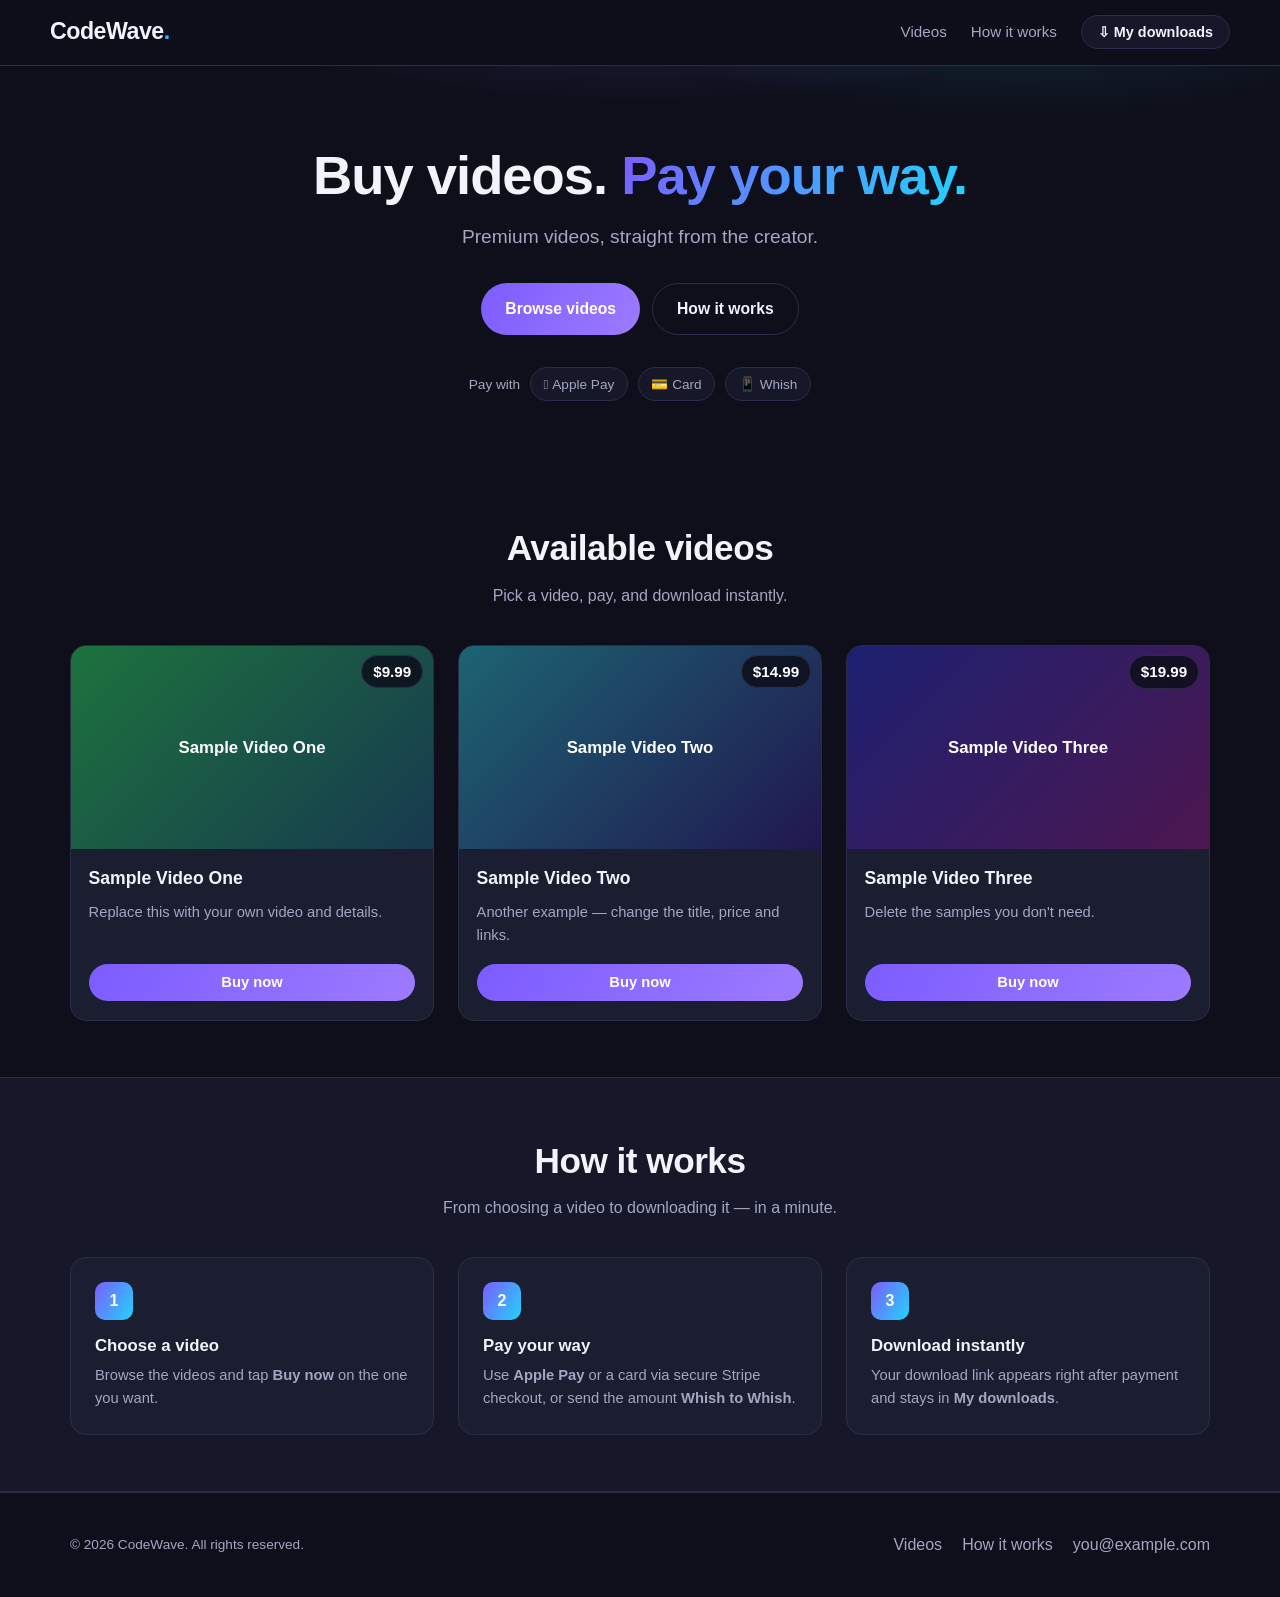
==== commit 56440cce: "Merge f704ed9530bebdaa27af7dcf29a4bb0eb0104599 into 76dc121ca5150d2ec6f8a7dfd75973936e013adb" ====
--- a/index.html
+++ b/index.html
@@ -1,279 +1,96 @@
 <!DOCTYPE html>
 <html lang="en">
 <head>
-<meta charset="UTF-8" />
-<meta name="viewport" content="width=device-width, initial-scale=1.0" />
-<meta name="theme-color" content="#008069" />
-<meta name="description" content="Marhaba — simple, secure, reliable messaging built for the UAE. Sign up with your phone number or email." />
-<title>Marhaba — Messaging for the UAE</title>
-<link rel="preconnect" href="https://fonts.googleapis.com" />
-<link rel="stylesheet" href="assets/css/style.css" />
-<link rel="icon" href="data:image/svg+xml,%3Csvg xmlns='http://www.w3.org/2000/svg' viewBox='0 0 32 32'%3E%3Crect width='32' height='32' rx='8' fill='%2300a884'/%3E%3Cpath d='M16 7a9 9 0 00-7.8 13.5L7 25l4.6-1.2A9 9 0 1016 7z' fill='white'/%3E%3C/svg%3E" />
+  <meta charset="UTF-8" />
+  <meta name="viewport" content="width=device-width, initial-scale=1.0" />
+  <meta name="description" content="Buy and download premium videos. Pay with Apple Pay, card, or Whish." />
+  <title>CodeWave — Buy &amp; Download Videos</title>
+  <link rel="stylesheet" href="assets/styles.css" />
 </head>
 <body>
 
-<!-- ============================== LANDING ============================== -->
-<div id="landing" class="screen">
-  <header class="site-header">
-    <div class="container nav">
-      <a class="brand" href="#top">
-        <span class="brand-logo" aria-hidden="true">
-          <svg viewBox="0 0 32 32" width="34" height="34"><rect width="32" height="32" rx="9" fill="#00a884"/><path d="M16 7a9 9 0 00-7.8 13.5L7 25l4.6-1.2A9 9 0 1016 7z" fill="#fff"/></svg>
-        </span>
-        <span class="brand-name">Marhaba <small>مرحبا</small></span>
-      </a>
-      <nav class="nav-links">
-        <a href="#features">Features</a>
-        <a href="#security">Security</a>
-        <a href="#uae">For the UAE</a>
-      </nav>
-      <div class="nav-actions">
-        <button class="btn btn-ghost" data-auth="login">Log in</button>
-        <button class="btn btn-primary" data-auth="signup">Sign up free</button>
-      </div>
+  <header>
+    <div class="wrap nav">
+      <a href="#" class="logo" id="logo">CodeWave<span class="dot">.</span></a>
+      <ul class="nav-links">
+        <li class="hide-sm"><a href="#videos">Videos</a></li>
+        <li class="hide-sm"><a href="#how">How it works</a></li>
+        <li>
+          <button class="btn-downloads" data-action="downloads-list">
+            &#8681; My downloads <span class="count" id="dl-count" style="display:none">0</span>
+          </button>
+        </li>
+      </ul>
     </div>
   </header>
 
-  <main id="top">
-    <section class="hero container">
-      <div class="hero-copy">
-        <span class="pill">🇦🇪 Made for the Emirates</span>
-        <h1>Simple. Secure.<br/>Reliable messaging.</h1>
-        <p>Marhaba keeps you connected across the UAE — from Abu Dhabi to Ras Al Khaimah. Free, private, and lightning fast. Sign up with your <strong>phone number</strong> or <strong>email</strong>.</p>
-        <div class="hero-cta">
-          <button class="btn btn-primary btn-lg" data-auth="signup">Get started — it's free</button>
-          <button class="btn btn-outline btn-lg" data-auth="login">Open Marhaba Web</button>
+  <section class="hero">
+    <div class="wrap">
+      <h1>Buy videos. <span class="grad">Pay your way.</span></h1>
+      <p id="hero-tagline">Premium videos, straight from the creator.</p>
+      <div class="hero-cta">
+        <a href="#videos" class="btn btn-primary">Browse videos</a>
+        <a href="#how" class="btn btn-ghost">How it works</a>
+      </div>
+      <div class="pay-pills">
+        <span>Pay with</span>
+        <span class="pill">&#63743; Apple Pay</span>
+        <span class="pill">&#128179; Card</span>
+        <span class="pill">&#128241; Whish</span>
+      </div>
+    </div>
+  </section>
+
+  <section class="section" id="videos">
+    <div class="wrap">
+      <div class="section-head">
+        <h2>Available videos</h2>
+        <p>Pick a video, pay, and download instantly.</p>
+      </div>
+      <div class="grid" id="grid"><!-- filled by app.js --></div>
+    </div>
+  </section>
+
+  <section class="section how" id="how">
+    <div class="wrap">
+      <div class="section-head">
+        <h2>How it works</h2>
+        <p>From choosing a video to downloading it — in a minute.</p>
+      </div>
+      <div class="steps">
+        <div class="step">
+          <div class="num">1</div>
+          <h3>Choose a video</h3>
+          <p>Browse the videos and tap <b>Buy now</b> on the one you want.</p>
         </div>
-        <p class="hero-note">No subscriptions. No ads. Works on every device.</p>
-      </div>
-
-      <div class="hero-art" aria-hidden="true">
-        <div class="phone">
-          <div class="phone-notch"></div>
-          <div class="phone-screen">
-            <div class="phone-topbar">
-              <span class="back">‹</span>
-              <span class="pa">FA</span>
-              <div class="pinfo"><strong>Fatima Al Zaabi</strong><small>online</small></div>
-            </div>
-            <div class="phone-chat">
-              <div class="pb in">Marhaba! 👋 You coming to Dubai Mall later?</div>
-              <div class="pb out">Yalla, inshallah around 6 🛍️ <span class="tick">✓✓</span></div>
-              <div class="pb in">Perfect, see you at the fountain 💚</div>
-              <div class="pb out">On my way habibi 🚗 <span class="tick">✓✓</span></div>
-            </div>
-            <div class="phone-input"><span>Type a message</span><span class="psend">➤</span></div>
-          </div>
+        <div class="step">
+          <div class="num">2</div>
+          <h3>Pay your way</h3>
+          <p>Use <b>Apple&nbsp;Pay</b> or a card via secure Stripe checkout, or send the amount <b>Whish&nbsp;to&nbsp;Whish</b>.</p>
+        </div>
+        <div class="step">
+          <div class="num">3</div>
+          <h3>Download instantly</h3>
+          <p>Your download link appears right after payment and stays in <b>My downloads</b>.</p>
         </div>
       </div>
-    </section>
+    </div>
+  </section>
 
-    <section id="features" class="features container">
-      <h2>Everything you need to stay in touch</h2>
-      <div class="grid">
-        <div class="card"><div class="ic">💬</div><h3>Instant messaging</h3><p>Send texts, photos, voice notes and documents that arrive in real time.</p></div>
-        <div class="card"><div class="ic">📞</div><h3>Voice &amp; video calls</h3><p>Crystal-clear calls to anyone in the Emirates and around the world.</p></div>
-        <div class="card"><div class="ic">👥</div><h3>Groups</h3><p>Bring family, friends and your work team together in one place.</p></div>
-        <div class="card"><div class="ic">🔒</div><h3>End-to-end encrypted</h3><p>Your conversations are private. Not even we can read them.</p></div>
-        <div class="card"><div class="ic">🌐</div><h3>Arabic &amp; English</h3><p>Chat in the language you love — Marhaba speaks both.</p></div>
-        <div class="card"><div class="ic">⚡</div><h3>Fast &amp; light</h3><p>Built to run smoothly even on slower connections.</p></div>
+  <footer>
+    <div class="wrap footer-inner">
+      <div class="copyright">&copy; <span id="foot-year">2026</span> <span id="foot-name">CodeWave</span>. All rights reserved.</div>
+      <div class="links">
+        <a href="#videos">Videos</a>
+        <a href="#how">How it works</a>
+        <a id="foot-mail" href="mailto:you@example.com">you@example.com</a>
       </div>
-    </section>
+    </div>
+  </footer>
 
-    <section id="security" class="band">
-      <div class="container band-inner">
-        <div>
-          <h2>Privacy that travels with you</h2>
-          <p>Every message, call and photo on Marhaba is protected with end-to-end encryption by default. Your data stays yours — we don't sell it, and we don't show you ads.</p>
-          <ul class="checks">
-            <li>End-to-end encryption on by default</li>
-            <li>Disappearing messages &amp; two-step verification</li>
-            <li>No ads, ever</li>
-          </ul>
-        </div>
-        <div class="lock-art" aria-hidden="true">🔐</div>
-      </div>
-    </section>
+  <div class="modal-overlay" id="modal-overlay"></div>
 
-    <section id="uae" class="features container">
-      <h2>Built for life in the UAE</h2>
-      <div class="grid three">
-        <div class="card"><div class="ic">📱</div><h3>+971 ready</h3><p>Sign up in seconds with your Emirates mobile number.</p></div>
-        <div class="card"><div class="ic">🕌</div><h3>Local at heart</h3><p>Designed with the community, culture and pace of the Emirates in mind.</p></div>
-        <div class="card"><div class="ic">🌙</div><h3>Always on</h3><p>Reliable from the dunes to the Marina, day and night.</p></div>
-      </div>
-      <div class="cta-band">
-        <h2>Ready to say Marhaba?</h2>
-        <p>Join and start chatting in under a minute.</p>
-        <button class="btn btn-primary btn-lg" data-auth="signup">Create your free account</button>
-      </div>
-    </section>
-  </main>
-
-  <footer class="site-footer">
-    <div class="container footer-grid">
-      <div>
-        <div class="brand small"><span class="brand-logo"><svg viewBox="0 0 32 32" width="26" height="26"><rect width="32" height="32" rx="9" fill="#00a884"/><path d="M16 7a9 9 0 00-7.8 13.5L7 25l4.6-1.2A9 9 0 1016 7z" fill="#fff"/></svg></span><span class="brand-name">Marhaba</span></div>
-        <p class="muted">Messaging for the Emirates.</p>
-      </div>
-      <div><h4>Product</h4><ul><li><a href="#features">Features</a></li><li><a href="#security">Security</a></li><li><a href="#uae">For the UAE</a></li></ul></div>
-      <div><h4>Company</h4><ul><li><a href="#">About</a></li><li><a href="#">Careers</a></li><li><a href="#">Press</a></li></ul></div>
-      <div><h4>Get in touch</h4><ul><li>📍 Dubai, United Arab Emirates</li><li>✉️ hello@marhaba.ae</li></ul></div>
-    </div>
-    <div class="container copyright">© 2026 Marhaba. A front-end demo. Made with 💚 in the UAE.</div>
-  </footer>
-</div>
-
-<!-- ============================== AUTH ============================== -->
-<div id="auth" class="screen hidden">
-  <div class="auth-bg"></div>
-  <div class="auth-card">
-    <button class="auth-close" id="authClose" aria-label="Back to home">✕</button>
-    <div class="auth-brand">
-      <span class="brand-logo"><svg viewBox="0 0 32 32" width="40" height="40"><rect width="32" height="32" rx="9" fill="#00a884"/><path d="M16 7a9 9 0 00-7.8 13.5L7 25l4.6-1.2A9 9 0 1016 7z" fill="#fff"/></svg></span>
-      <h2 id="authTitle">Create your account</h2>
-      <p id="authSubtitle" class="muted">Chat with anyone in the UAE — sign up in seconds.</p>
-    </div>
-
-    <!-- Method tabs -->
-    <div class="tabs" id="methodTabs">
-      <button class="tab active" data-method="phone">📱 Phone number</button>
-      <button class="tab" data-method="email">✉️ Email</button>
-    </div>
-
-    <!-- PHONE FORM -->
-    <form id="phoneForm" class="auth-form">
-      <label class="field full" id="nameFieldPhone">
-        <span>Your name</span>
-        <input type="text" id="phoneName" placeholder="e.g. Ahmed Al Mansoori" autocomplete="name" />
-      </label>
-      <label class="field">
-        <span>Phone number</span>
-        <div class="phone-input-row">
-          <select id="countryCode" aria-label="Country code">
-            <option value="+971" data-flag="🇦🇪" selected>🇦🇪 +971</option>
-            <option value="+966" data-flag="🇸🇦">🇸🇦 +966</option>
-            <option value="+965" data-flag="🇰🇼">🇰🇼 +965</option>
-            <option value="+974" data-flag="🇶🇦">🇶🇦 +974</option>
-            <option value="+973" data-flag="🇧🇭">🇧🇭 +973</option>
-            <option value="+968" data-flag="🇴🇲">🇴🇲 +968</option>
-            <option value="+20" data-flag="🇪🇬">🇪🇬 +20</option>
-            <option value="+91" data-flag="🇮🇳">🇮🇳 +91</option>
-            <option value="+44" data-flag="🇬🇧">🇬🇧 +44</option>
-            <option value="+1" data-flag="🇺🇸">🇺🇸 +1</option>
-          </select>
-          <input type="tel" id="phoneNumber" placeholder="50 123 4567" autocomplete="tel-national" inputmode="numeric" />
-        </div>
-        <small class="hint" id="phoneHint">UAE mobile numbers look like 50 123 4567.</small>
-      </label>
-      <button type="submit" class="btn btn-primary btn-block">Send verification code</button>
-    </form>
-
-    <!-- OTP FORM -->
-    <form id="otpForm" class="auth-form hidden">
-      <p class="otp-target muted">We sent a 6-digit code to <strong id="otpTarget"></strong></p>
-      <div class="otp-inputs" id="otpInputs">
-        <input maxlength="1" inputmode="numeric" class="otp-box" />
-        <input maxlength="1" inputmode="numeric" class="otp-box" />
-        <input maxlength="1" inputmode="numeric" class="otp-box" />
-        <input maxlength="1" inputmode="numeric" class="otp-box" />
-        <input maxlength="1" inputmode="numeric" class="otp-box" />
-        <input maxlength="1" inputmode="numeric" class="otp-box" />
-      </div>
-      <div class="demo-note" id="otpDemoNote"></div>
-      <button type="submit" class="btn btn-primary btn-block">Verify &amp; continue</button>
-      <button type="button" class="btn btn-link" id="otpBack">‹ Change number</button>
-    </form>
-
-    <!-- EMAIL FORM -->
-    <form id="emailForm" class="auth-form hidden">
-      <label class="field full" id="nameFieldEmail">
-        <span>Your name</span>
-        <input type="text" id="emailName" placeholder="e.g. Fatima Al Zaabi" autocomplete="name" />
-      </label>
-      <label class="field full">
-        <span>Email address</span>
-        <input type="email" id="emailAddr" placeholder="you@example.com" autocomplete="email" />
-      </label>
-      <label class="field full">
-        <span>Password</span>
-        <input type="password" id="emailPass" placeholder="At least 6 characters" autocomplete="current-password" />
-      </label>
-      <button type="submit" class="btn btn-primary btn-block" id="emailSubmit">Create account</button>
-    </form>
-
-    <div class="auth-error" id="authError" role="alert"></div>
-
-    <p class="auth-switch muted">
-      <span id="switchPrompt">Already have an account?</span>
-      <button type="button" class="btn btn-link" id="switchMode">Log in</button>
-    </p>
-    <p class="tos muted">By continuing you agree to Marhaba's Terms &amp; Privacy Policy. This is a front-end demo — no real SMS is sent and data stays in your browser.</p>
-  </div>
-</div>
-
-<!-- ============================== CHAT APP ============================== -->
-<div id="app" class="screen hidden">
-  <div class="wa">
-    <!-- Sidebar -->
-    <aside class="wa-side" id="waSide">
-      <div class="side-head">
-        <div class="me">
-          <span class="avatar" id="meAvatar">U</span>
-          <div class="me-info"><strong id="meName">You</strong><small id="meId"></small></div>
-        </div>
-        <div class="side-actions">
-          <button class="icon-btn" id="newChatBtn" title="New chat">✏️</button>
-          <button class="icon-btn" id="menuBtn" title="Menu">⋮</button>
-          <div class="menu hidden" id="sideMenu">
-            <button id="profileBtn">My profile</button>
-            <button id="logoutBtn">Log out</button>
-          </div>
-        </div>
-      </div>
-      <div class="side-search">
-        <input type="text" id="searchInput" placeholder="Search or start a new chat" />
-      </div>
-      <div class="chat-list" id="chatList"></div>
-    </aside>
-
-    <!-- Conversation -->
-    <main class="wa-main" id="waMain">
-      <div class="empty-state" id="emptyState">
-        <div class="empty-logo"><svg viewBox="0 0 32 32" width="80" height="80"><rect width="32" height="32" rx="9" fill="#e9edef"/><path d="M16 7a9 9 0 00-7.8 13.5L7 25l4.6-1.2A9 9 0 1016 7z" fill="#cfd6da"/></svg></div>
-        <h2>Marhaba Web</h2>
-        <p class="muted">Select a chat to start messaging. Your conversations are end-to-end encrypted.</p>
-        <p class="muted small">🔒 Demo mode — messages are simulated and stored only in your browser.</p>
-      </div>
-
-      <div class="conversation hidden" id="conversation">
-        <div class="conv-head">
-          <button class="icon-btn back-btn" id="backBtn">‹</button>
-          <span class="avatar" id="convAvatar"></span>
-          <div class="conv-info"><strong id="convName"></strong><small id="convStatus"></small></div>
-          <div class="conv-actions">
-            <button class="icon-btn" title="Video call">📹</button>
-            <button class="icon-btn" title="Voice call">📞</button>
-            <button class="icon-btn" title="Search">🔍</button>
-          </div>
-        </div>
-        <div class="messages" id="messages"></div>
-        <form class="composer" id="composer">
-          <button type="button" class="icon-btn" title="Emoji" id="emojiBtn">😊</button>
-          <button type="button" class="icon-btn" title="Attach">📎</button>
-          <input type="text" id="msgInput" placeholder="Type a message" autocomplete="off" />
-          <button type="submit" class="icon-btn send" id="sendBtn" title="Send">➤</button>
-        </form>
-      </div>
-    </main>
-  </div>
-</div>
-
-<div id="toast" class="toast hidden"></div>
-
-<script src="assets/js/store.js"></script>
-<script src="assets/js/auth.js"></script>
-<script src="assets/js/chat.js"></script>
-<script src="assets/js/main.js"></script>
+  <script src="assets/config.js"></script>
+  <script src="assets/app.js"></script>
 </body>
 </html>
--- a/assets/styles.css
+++ b/assets/styles.css
@@ -0,0 +1,247 @@
+:root {
+  --bg: #0e0f1a;
+  --bg-soft: #16182a;
+  --card: #1b1d31;
+  --line: #2a2d45;
+  --text: #f2f3fb;
+  --muted: #a3a7c2;
+  --accent: #7c5cff;
+  --accent-2: #21d4fd;
+  --whish: #ec1c5c;
+  --ok: #29c267;
+  --radius: 16px;
+  --shadow: 0 18px 50px rgba(0, 0, 0, 0.45);
+}
+
+* { box-sizing: border-box; margin: 0; padding: 0; }
+
+html { scroll-behavior: smooth; }
+
+body {
+  font-family: -apple-system, BlinkMacSystemFont, "Segoe UI", Roboto, Helvetica, Arial, sans-serif;
+  background: var(--bg);
+  color: var(--text);
+  line-height: 1.55;
+  -webkit-font-smoothing: antialiased;
+}
+
+a { color: inherit; text-decoration: none; }
+img, video { max-width: 100%; display: block; }
+button { font-family: inherit; cursor: pointer; border: none; }
+
+.wrap { max-width: 1180px; margin: 0 auto; padding: 0 1.25rem; }
+
+/* ---------- Header ---------- */
+header {
+  position: sticky; top: 0; z-index: 30;
+  background: rgba(14, 15, 26, 0.85);
+  backdrop-filter: blur(10px);
+  border-bottom: 1px solid var(--line);
+}
+.nav { display: flex; align-items: center; justify-content: space-between; padding: 0.9rem 0; }
+.logo { font-size: 1.45rem; font-weight: 800; letter-spacing: -0.5px; }
+.logo .dot {
+  background: linear-gradient(120deg, var(--accent), var(--accent-2));
+  -webkit-background-clip: text; background-clip: text; color: transparent;
+}
+.nav-links { display: flex; align-items: center; gap: 1.5rem; list-style: none; }
+.nav-links a { color: var(--muted); font-weight: 500; font-size: 0.95rem; transition: color 0.15s; }
+.nav-links a:hover { color: var(--text); }
+.btn-downloads {
+  background: var(--bg-soft); border: 1px solid var(--line); color: var(--text);
+  padding: 0.5rem 1rem; border-radius: 999px; font-weight: 600; font-size: 0.9rem;
+  display: inline-flex; align-items: center; gap: 0.4rem; transition: border-color 0.15s;
+}
+.btn-downloads:hover { border-color: var(--accent); }
+.btn-downloads .count {
+  background: var(--accent); color: #fff; border-radius: 999px;
+  font-size: 0.72rem; min-width: 1.2rem; height: 1.2rem; padding: 0 0.3rem;
+  display: inline-flex; align-items: center; justify-content: center;
+}
+
+/* ---------- Hero ---------- */
+.hero { position: relative; text-align: center; padding: 5rem 1.25rem 4rem; overflow: hidden; }
+.hero::before {
+  content: ""; position: absolute; inset: -40% 0 auto 0; height: 480px;
+  background: radial-gradient(60% 60% at 50% 0%, rgba(124, 92, 255, 0.35), transparent 70%),
+              radial-gradient(50% 50% at 80% 10%, rgba(33, 212, 253, 0.18), transparent 70%);
+  z-index: -1;
+}
+.hero h1 { font-size: clamp(2rem, 5vw, 3.4rem); font-weight: 800; letter-spacing: -1px; line-height: 1.1; }
+.hero h1 .grad {
+  background: linear-gradient(120deg, var(--accent), var(--accent-2));
+  -webkit-background-clip: text; background-clip: text; color: transparent;
+}
+.hero p { color: var(--muted); font-size: clamp(1rem, 2vw, 1.2rem); max-width: 620px; margin: 1rem auto 2rem; }
+.hero-cta { display: inline-flex; gap: 0.75rem; flex-wrap: wrap; justify-content: center; }
+.pay-pills { display: flex; gap: 0.6rem; justify-content: center; flex-wrap: wrap; margin-top: 2rem; color: var(--muted); font-size: 0.85rem; align-items: center; }
+.pay-pills .pill { background: var(--bg-soft); border: 1px solid var(--line); padding: 0.35rem 0.8rem; border-radius: 999px; display: inline-flex; align-items: center; gap: 0.4rem; }
+
+/* ---------- Buttons ---------- */
+.btn {
+  display: inline-flex; align-items: center; justify-content: center; gap: 0.5rem;
+  padding: 0.8rem 1.5rem; border-radius: 999px; font-weight: 700; font-size: 0.98rem;
+  transition: transform 0.12s, filter 0.15s, background 0.15s; white-space: nowrap;
+}
+.btn:active { transform: translateY(1px); }
+.btn-primary { background: linear-gradient(120deg, var(--accent), #9d7bff); color: #fff; }
+.btn-primary:hover { filter: brightness(1.08); }
+.btn-ghost { background: transparent; border: 1px solid var(--line); color: var(--text); }
+.btn-ghost:hover { border-color: var(--accent); }
+.btn-block { width: 100%; }
+
+/* ---------- Section headings ---------- */
+.section { padding: 3.5rem 0; }
+.section-head { text-align: center; margin-bottom: 2.25rem; }
+.section-head h2 { font-size: clamp(1.6rem, 3.5vw, 2.2rem); font-weight: 800; letter-spacing: -0.5px; }
+.section-head p { color: var(--muted); margin-top: 0.5rem; }
+
+/* ---------- Video grid ---------- */
+.grid { display: grid; grid-template-columns: repeat(auto-fill, minmax(280px, 1fr)); gap: 1.5rem; }
+.card {
+  background: var(--card); border: 1px solid var(--line); border-radius: var(--radius);
+  overflow: hidden; display: flex; flex-direction: column; transition: transform 0.18s, border-color 0.18s, box-shadow 0.18s;
+}
+.card:hover { transform: translateY(-5px); border-color: var(--accent); box-shadow: var(--shadow); }
+.thumb { position: relative; aspect-ratio: 16 / 9; background: #0c0d18; cursor: pointer; overflow: hidden; }
+.thumb img { width: 100%; height: 100%; object-fit: cover; }
+.thumb-fallback {
+  width: 100%; height: 100%; display: flex; align-items: center; justify-content: center;
+  font-size: 1.05rem; font-weight: 700; text-align: center; padding: 1rem; color: #fff;
+}
+.play-badge {
+  position: absolute; inset: 0; margin: auto; width: 56px; height: 56px;
+  background: rgba(0, 0, 0, 0.55); border: 2px solid rgba(255, 255, 255, 0.85);
+  border-radius: 50%; display: flex; align-items: center; justify-content: center;
+  color: #fff; font-size: 1.2rem; transition: transform 0.15s, background 0.15s;
+}
+.thumb:hover .play-badge { transform: scale(1.1); background: var(--accent); border-color: var(--accent); }
+.price-tag {
+  position: absolute; top: 0.6rem; right: 0.6rem; background: rgba(14, 15, 26, 0.85);
+  border: 1px solid var(--line); color: #fff; font-weight: 800; font-size: 0.95rem;
+  padding: 0.25rem 0.7rem; border-radius: 999px; backdrop-filter: blur(4px);
+}
+.owned-tag {
+  position: absolute; top: 0.6rem; left: 0.6rem; background: var(--ok); color: #06231a;
+  font-weight: 800; font-size: 0.72rem; padding: 0.25rem 0.6rem; border-radius: 999px;
+}
+.card-body { padding: 1rem 1.1rem 1.2rem; display: flex; flex-direction: column; gap: 0.5rem; flex: 1; }
+.card-body h3 { font-size: 1.1rem; font-weight: 700; }
+.card-body .desc { color: var(--muted); font-size: 0.92rem; flex: 1; }
+.card-actions { display: flex; gap: 0.5rem; margin-top: 0.6rem; }
+.card-actions .btn { padding: 0.65rem 1rem; font-size: 0.92rem; flex: 1; }
+
+/* ---------- How it works ---------- */
+.how { background: var(--bg-soft); border-top: 1px solid var(--line); border-bottom: 1px solid var(--line); }
+.steps { display: grid; grid-template-columns: repeat(auto-fit, minmax(220px, 1fr)); gap: 1.5rem; }
+.step { background: var(--card); border: 1px solid var(--line); border-radius: var(--radius); padding: 1.5rem; }
+.step .num {
+  width: 38px; height: 38px; border-radius: 10px; display: flex; align-items: center; justify-content: center;
+  font-weight: 800; background: linear-gradient(120deg, var(--accent), var(--accent-2)); color: #fff; margin-bottom: 0.8rem;
+}
+.step h3 { font-size: 1.05rem; margin-bottom: 0.3rem; }
+.step p { color: var(--muted); font-size: 0.92rem; }
+
+/* ---------- Modal ---------- */
+.modal-overlay {
+  position: fixed; inset: 0; background: rgba(5, 6, 12, 0.7); backdrop-filter: blur(4px);
+  display: none; align-items: center; justify-content: center; padding: 1.25rem; z-index: 50;
+}
+.modal-overlay.open { display: flex; }
+.modal {
+  background: var(--bg-soft); border: 1px solid var(--line); border-radius: 20px;
+  width: 100%; max-width: 460px; max-height: 90vh; overflow-y: auto; box-shadow: var(--shadow);
+  animation: pop 0.18s ease-out;
+}
+.modal.wide { max-width: 760px; }
+@keyframes pop { from { transform: translateY(12px) scale(0.98); opacity: 0; } to { transform: none; opacity: 1; } }
+.modal-head { display: flex; align-items: flex-start; justify-content: space-between; gap: 1rem; padding: 1.25rem 1.25rem 0.75rem; }
+.modal-head h3 { font-size: 1.2rem; }
+.modal-head .sub { color: var(--muted); font-size: 0.9rem; }
+.modal-close {
+  background: var(--card); border: 1px solid var(--line); color: var(--text);
+  width: 34px; height: 34px; border-radius: 10px; font-size: 1.1rem; flex-shrink: 0;
+}
+.modal-close:hover { border-color: var(--whish); }
+.modal-body { padding: 0.5rem 1.25rem 1.4rem; }
+
+.pay-amount {
+  display: flex; align-items: baseline; justify-content: space-between;
+  background: var(--card); border: 1px solid var(--line); border-radius: 12px;
+  padding: 0.9rem 1.1rem; margin-bottom: 1.1rem;
+}
+.pay-amount .label { color: var(--muted); font-size: 0.9rem; }
+.pay-amount .val { font-size: 1.5rem; font-weight: 800; }
+
+.pay-method {
+  width: 100%; display: flex; align-items: center; gap: 0.8rem; text-align: left;
+  background: var(--card); border: 1px solid var(--line); border-radius: 12px;
+  padding: 0.95rem 1.1rem; margin-bottom: 0.75rem; color: var(--text); font-weight: 600;
+  transition: border-color 0.15s, transform 0.12s;
+}
+.pay-method:hover { border-color: var(--accent); }
+.pay-method:active { transform: translateY(1px); }
+.pay-method.apple { background: #000; border-color: #000; color: #fff; }
+.pay-method.apple:hover { filter: brightness(1.2); }
+.pay-method.whish { background: var(--whish); border-color: var(--whish); color: #fff; }
+.pay-method.whish:hover { filter: brightness(1.08); }
+.pay-method[disabled] { opacity: 0.45; cursor: not-allowed; }
+.pay-method .pm-icon { font-size: 1.3rem; width: 1.6rem; text-align: center; }
+.pay-method .pm-sub { display: block; font-weight: 500; font-size: 0.8rem; opacity: 0.85; }
+.pay-method .pm-arrow { margin-left: auto; opacity: 0.7; }
+
+.divider { display: flex; align-items: center; gap: 0.8rem; color: var(--muted); font-size: 0.8rem; margin: 0.4rem 0 1rem; }
+.divider::before, .divider::after { content: ""; height: 1px; flex: 1; background: var(--line); }
+
+.whish-steps { counter-reset: step; list-style: none; margin: 0.5rem 0 1rem; }
+.whish-steps li { position: relative; padding-left: 2rem; margin-bottom: 0.7rem; color: var(--muted); font-size: 0.93rem; }
+.whish-steps li::before {
+  counter-increment: step; content: counter(step);
+  position: absolute; left: 0; top: 0; width: 1.4rem; height: 1.4rem; border-radius: 50%;
+  background: var(--whish); color: #fff; font-size: 0.78rem; font-weight: 700;
+  display: flex; align-items: center; justify-content: center;
+}
+.qr-wrap { text-align: center; margin: 0.25rem 0 0.9rem; }
+.qr-img { width: 180px; height: 180px; border-radius: 12px; background: #fff; padding: 8px; margin: 0 auto; box-shadow: var(--shadow); }
+.qr-cap { display: block; color: var(--muted); font-size: 0.8rem; margin-top: 0.5rem; }
+
+.copy-row {
+  display: flex; align-items: center; justify-content: space-between; gap: 0.6rem;
+  background: var(--card); border: 1px dashed var(--line); border-radius: 10px;
+  padding: 0.7rem 0.9rem; margin: 0.5rem 0;
+}
+.copy-row .ctext { font-weight: 700; font-size: 1.05rem; word-break: break-all; }
+.copy-row .clabel { color: var(--muted); font-size: 0.78rem; display: block; font-weight: 500; }
+.copy-btn { background: var(--bg-soft); border: 1px solid var(--line); color: var(--text); padding: 0.4rem 0.7rem; border-radius: 8px; font-size: 0.82rem; font-weight: 600; flex-shrink: 0; }
+.copy-btn:hover { border-color: var(--accent); }
+
+.note { font-size: 0.82rem; color: var(--muted); background: var(--card); border-left: 3px solid var(--accent); border-radius: 8px; padding: 0.7rem 0.9rem; margin-top: 0.8rem; }
+
+.success-icon { width: 64px; height: 64px; border-radius: 50%; background: rgba(41, 194, 103, 0.15); color: var(--ok); display: flex; align-items: center; justify-content: center; font-size: 2rem; margin: 0 auto 1rem; }
+
+.player { width: 100%; aspect-ratio: 16 / 9; border-radius: 12px; overflow: hidden; background: #000; }
+.player iframe, .player video { width: 100%; height: 100%; border: 0; }
+
+/* ---------- Empty state ---------- */
+.empty { text-align: center; color: var(--muted); padding: 2rem; }
+
+/* ---------- Footer ---------- */
+footer { border-top: 1px solid var(--line); padding: 2.5rem 0; color: var(--muted); }
+.footer-inner { display: flex; flex-wrap: wrap; gap: 1rem; align-items: center; justify-content: space-between; }
+.footer-inner .links { display: flex; gap: 1.25rem; flex-wrap: wrap; }
+.footer-inner a:hover { color: var(--text); }
+.copyright { font-size: 0.85rem; }
+
+/* ---------- Toast ---------- */
+.toast {
+  position: fixed; bottom: 1.25rem; left: 50%; transform: translateX(-50%) translateY(120%);
+  background: var(--card); border: 1px solid var(--line); color: var(--text);
+  padding: 0.75rem 1.2rem; border-radius: 999px; font-weight: 600; font-size: 0.9rem;
+  box-shadow: var(--shadow); z-index: 60; transition: transform 0.25s; pointer-events: none;
+}
+.toast.show { transform: translateX(-50%) translateY(0); }
+
+@media (max-width: 640px) {
+  .nav-links .hide-sm { display: none; }
+  .hero { padding-top: 3.5rem; }
+}
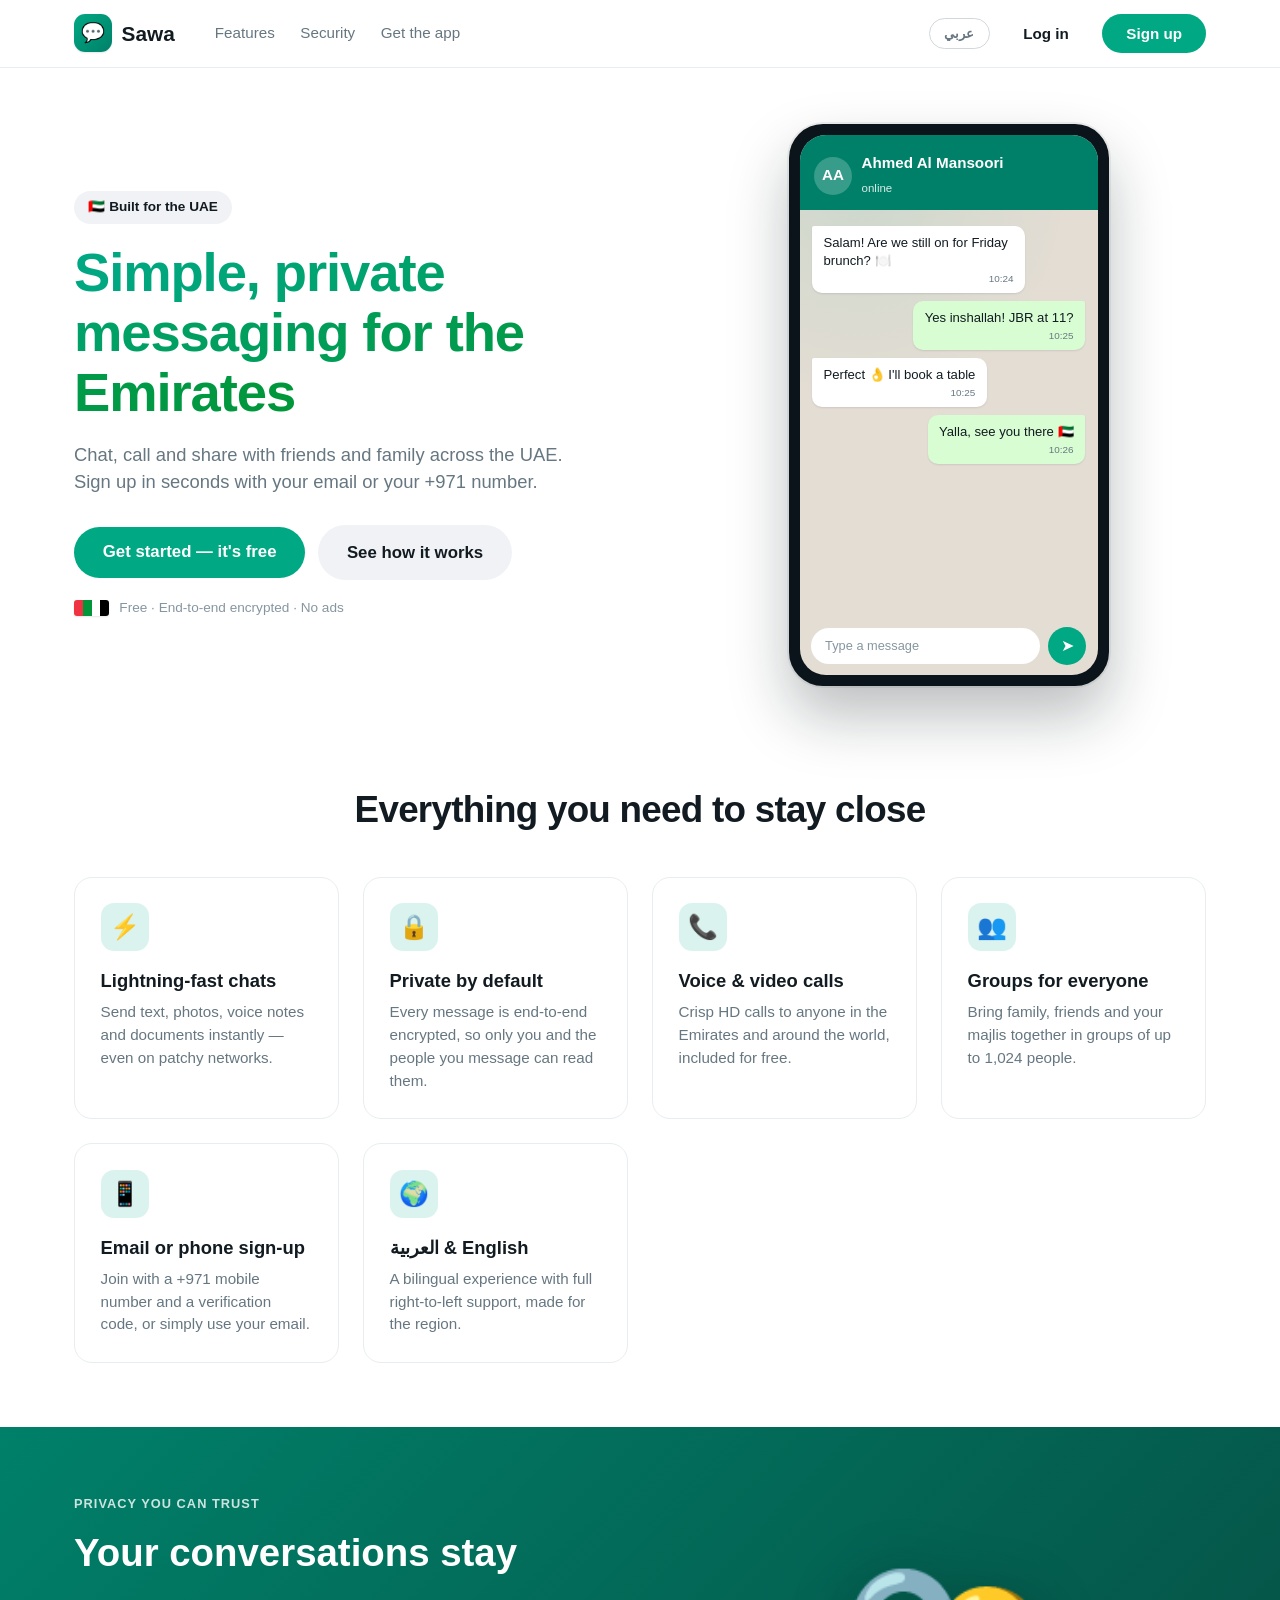
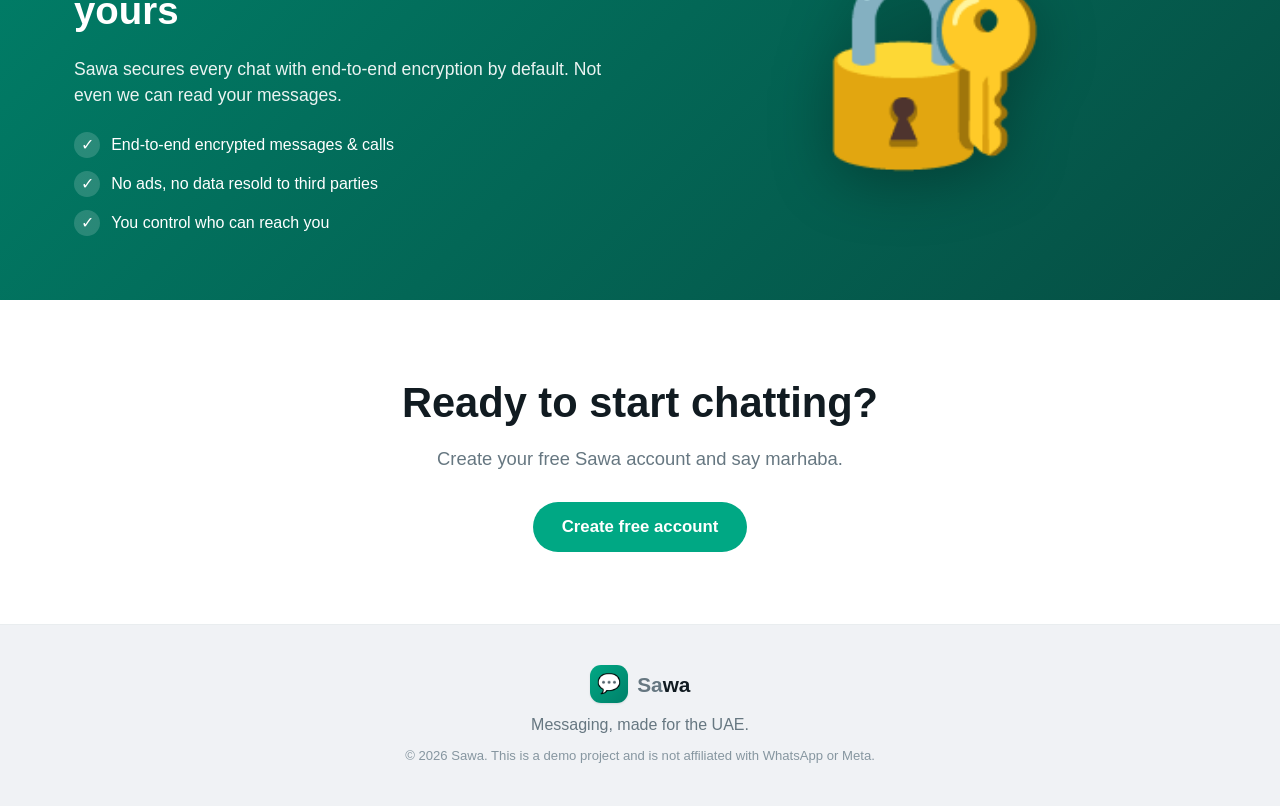
==== commit 5ccb9585: "Build Sawa — a WhatsApp-style messenger for the UAE Replace the placeholder page with "Sawa", a UAE-" ====
--- a/index.html
+++ b/index.html
@@ -3,94 +3,256 @@
 <head>
   <meta charset="UTF-8" />
   <meta name="viewport" content="width=device-width, initial-scale=1.0" />
-  <meta name="description" content="Buy and download premium videos. Pay with Apple Pay, card, or Whish." />
-  <title>CodeWave — Buy &amp; Download Videos</title>
-  <link rel="stylesheet" href="assets/styles.css" />
+  <title>Sawa — Simple, private messaging for the UAE</title>
+  <meta name="description" content="Sawa is a simple, private messenger built for the UAE. Sign up in seconds with your email or your +971 number." />
+  <link rel="icon" href="data:image/svg+xml,<svg xmlns='http://www.w3.org/2000/svg' viewBox='0 0 100 100'><rect width='100' height='100' rx='24' fill='%2300a884'/><text y='72' x='50' font-size='60' text-anchor='middle'>%F0%9F%92%AC</text></svg>" />
+  <link rel="stylesheet" href="assets/css/base.css" />
+  <link rel="stylesheet" href="assets/css/landing.css" />
 </head>
 <body>
 
-  <header>
-    <div class="wrap nav">
-      <a href="#" class="logo" id="logo">CodeWave<span class="dot">.</span></a>
-      <ul class="nav-links">
-        <li class="hide-sm"><a href="#videos">Videos</a></li>
-        <li class="hide-sm"><a href="#how">How it works</a></li>
-        <li>
-          <button class="btn-downloads" data-action="downloads-list">
-            &#8681; My downloads <span class="count" id="dl-count" style="display:none">0</span>
-          </button>
-        </li>
-      </ul>
-    </div>
+  <!-- ===================== Header ===================== -->
+  <header class="site-header">
+    <nav class="site-nav">
+      <a class="brand" href="index.html">
+        <span class="logo-mark">💬</span><span>Sa<b>wa</b></span>
+      </a>
+      <div class="nav-links">
+        <a href="#features" data-i18n="nav_features">Features</a>
+        <a href="#security" data-i18n="nav_security">Security</a>
+        <a href="#get-started" data-i18n="nav_download">Get the app</a>
+      </div>
+      <div class="nav-spacer"></div>
+      <div class="nav-actions">
+        <button class="lang-toggle" id="lang-toggle" type="button" aria-label="Switch language">عربي</button>
+        <button class="btn btn-ghost" type="button" data-open-auth="login" data-i18n="btn_login">Log in</button>
+        <button class="btn btn-primary" type="button" data-open-auth="signup" data-i18n="btn_signup">Sign up</button>
+      </div>
+    </nav>
   </header>
 
+  <!-- ===================== Hero ===================== -->
   <section class="hero">
-    <div class="wrap">
-      <h1>Buy videos. <span class="grad">Pay your way.</span></h1>
-      <p id="hero-tagline">Premium videos, straight from the creator.</p>
+    <div class="hero-copy">
+      <span class="hero-badge" data-i18n="hero_badge">🇦🇪 Built for the UAE</span>
+      <h1>
+        <span class="grad" data-i18n="hero_title">Simple, private messaging for the Emirates</span>
+      </h1>
+      <p class="hero-sub" data-i18n="hero_sub">
+        Chat, call and share with friends and family across the UAE. Sign up in seconds with your email or your +971 number.
+      </p>
       <div class="hero-cta">
-        <a href="#videos" class="btn btn-primary">Browse videos</a>
-        <a href="#how" class="btn btn-ghost">How it works</a>
-      </div>
-      <div class="pay-pills">
-        <span>Pay with</span>
-        <span class="pill">&#63743; Apple Pay</span>
-        <span class="pill">&#128179; Card</span>
-        <span class="pill">&#128241; Whish</span>
+        <button class="btn btn-primary btn-lg" type="button" data-open-auth="signup" data-i18n="hero_cta">Get started — it's free</button>
+        <a class="btn btn-lg" href="#features" data-i18n="hero_secondary">See how it works</a>
+      </div>
+      <p class="hero-note">
+        <span class="flag-strip"><i class="r"></i><i class="g"></i><i class="w"></i><i class="b"></i></span>
+        <span data-i18n="hero_note">Free · End-to-end encrypted · No ads</span>
+      </p>
+    </div>
+
+    <!-- Phone mock-up -->
+    <div class="phone-mock" aria-hidden="true">
+      <div class="phone-screen">
+        <div class="pm-top">
+          <span class="avatar">AA</span>
+          <div class="pm-meta"><b>Ahmed Al Mansoori</b><span>online</span></div>
+        </div>
+        <div class="pm-body">
+          <div class="pm-bubble in">Salam! Are we still on for Friday brunch? 🍽️<time>10:24</time></div>
+          <div class="pm-bubble out">Yes inshallah! JBR at 11? <time>10:25</time></div>
+          <div class="pm-bubble in">Perfect 👌 I'll book a table<time>10:25</time></div>
+          <div class="pm-bubble out">Yalla, see you there 🇦🇪<time>10:26</time></div>
+        </div>
+        <div class="pm-bottom">
+          <div class="pm-field">Type a message</div>
+          <div class="pm-send">➤</div>
+        </div>
       </div>
     </div>
   </section>
 
-  <section class="section" id="videos">
-    <div class="wrap">
-      <div class="section-head">
-        <h2>Available videos</h2>
-        <p>Pick a video, pay, and download instantly.</p>
-      </div>
-      <div class="grid" id="grid"><!-- filled by app.js --></div>
+  <!-- ===================== Features ===================== -->
+  <section class="section" id="features">
+    <h2 class="section-title" data-i18n="features_title">Everything you need to stay close</h2>
+    <div class="feature-grid">
+      <div class="feature-card">
+        <div class="ic">⚡</div>
+        <h3 data-i18n="f1_title">Lightning-fast chats</h3>
+        <p data-i18n="f1_desc">Send text, photos, voice notes and documents instantly — even on patchy networks.</p>
+      </div>
+      <div class="feature-card">
+        <div class="ic">🔒</div>
+        <h3 data-i18n="f2_title">Private by default</h3>
+        <p data-i18n="f2_desc">Every message is end-to-end encrypted, so only you and the people you message can read them.</p>
+      </div>
+      <div class="feature-card">
+        <div class="ic">📞</div>
+        <h3 data-i18n="f3_title">Voice & video calls</h3>
+        <p data-i18n="f3_desc">Crisp HD calls to anyone in the Emirates and around the world, included for free.</p>
+      </div>
+      <div class="feature-card">
+        <div class="ic">👥</div>
+        <h3 data-i18n="f4_title">Groups for everyone</h3>
+        <p data-i18n="f4_desc">Bring family, friends and your majlis together in groups of up to 1,024 people.</p>
+      </div>
+      <div class="feature-card">
+        <div class="ic">📱</div>
+        <h3 data-i18n="f5_title">Email or phone sign-up</h3>
+        <p data-i18n="f5_desc">Join with a +971 mobile number and a verification code, or simply use your email.</p>
+      </div>
+      <div class="feature-card">
+        <div class="ic">🌍</div>
+        <h3 data-i18n="f6_title">العربية &amp; English</h3>
+        <p data-i18n="f6_desc">A bilingual experience with full right-to-left support, made for the region.</p>
+      </div>
     </div>
   </section>
 
-  <section class="section how" id="how">
-    <div class="wrap">
-      <div class="section-head">
-        <h2>How it works</h2>
-        <p>From choosing a video to downloading it — in a minute.</p>
-      </div>
-      <div class="steps">
-        <div class="step">
-          <div class="num">1</div>
-          <h3>Choose a video</h3>
-          <p>Browse the videos and tap <b>Buy now</b> on the one you want.</p>
-        </div>
-        <div class="step">
-          <div class="num">2</div>
-          <h3>Pay your way</h3>
-          <p>Use <b>Apple&nbsp;Pay</b> or a card via secure Stripe checkout, or send the amount <b>Whish&nbsp;to&nbsp;Whish</b>.</p>
-        </div>
-        <div class="step">
-          <div class="num">3</div>
-          <h3>Download instantly</h3>
-          <p>Your download link appears right after payment and stays in <b>My downloads</b>.</p>
-        </div>
-      </div>
-    </div>
-  </section>
-
-  <footer>
-    <div class="wrap footer-inner">
-      <div class="copyright">&copy; <span id="foot-year">2026</span> <span id="foot-name">CodeWave</span>. All rights reserved.</div>
-      <div class="links">
-        <a href="#videos">Videos</a>
-        <a href="#how">How it works</a>
-        <a id="foot-mail" href="mailto:you@example.com">you@example.com</a>
-      </div>
+  <!-- ===================== Security ===================== -->
+  <div class="security">
+    <section class="section">
+      <div class="security-copy">
+        <span class="kicker" data-i18n="security_kicker">Privacy you can trust</span>
+        <h2 data-i18n="security_title">Your conversations stay yours</h2>
+        <p class="lead" data-i18n="security_desc">Sawa secures every chat with end-to-end encryption by default. Not even we can read your messages.</p>
+        <ul>
+          <li><span class="check">✓</span><span data-i18n="security_point1">End-to-end encrypted messages &amp; calls</span></li>
+          <li><span class="check">✓</span><span data-i18n="security_point2">No ads, no data resold to third parties</span></li>
+          <li><span class="check">✓</span><span data-i18n="security_point3">You control who can reach you</span></li>
+        </ul>
+      </div>
+      <div class="lock-art" aria-hidden="true">🔐</div>
+    </section>
+  </div>
+
+  <!-- ===================== CTA ===================== -->
+  <div class="cta-band" id="get-started">
+    <section class="section">
+      <h2 data-i18n="cta_title">Ready to start chatting?</h2>
+      <p data-i18n="cta_sub">Create your free Sawa account and say marhaba.</p>
+      <button class="btn btn-primary btn-lg" type="button" data-open-auth="signup" data-i18n="cta_button">Create free account</button>
+    </section>
+  </div>
+
+  <!-- ===================== Footer ===================== -->
+  <footer class="site-footer">
+    <div class="footer-inner">
+      <div class="brand"><span class="logo-mark">💬</span><span>Sa<b>wa</b></span></div>
+      <p data-i18n="footer_tagline">Messaging, made for the UAE.</p>
+      <p class="small">© 2026 Sawa. <span data-i18n="footer_rights">This is a demo project and is not affiliated with WhatsApp or Meta.</span></p>
     </div>
   </footer>
 
-  <div class="modal-overlay" id="modal-overlay"></div>
-
-  <script src="assets/config.js"></script>
-  <script src="assets/app.js"></script>
+  <!-- ===================== Auth modal ===================== -->
+  <div class="auth-overlay" id="auth-overlay" role="dialog" aria-modal="true" aria-labelledby="auth-title">
+    <div class="auth-dialog">
+      <div class="auth-head">
+        <div class="brand"><span class="logo-mark">💬</span><span>Sa<b>wa</b></span></div>
+        <button class="auth-close" type="button" data-auth-close aria-label="Close">✕</button>
+      </div>
+
+      <div class="auth-tabs">
+        <button class="auth-tab active" type="button" data-auth-tab="signup" data-i18n="tab_signup">Sign up</button>
+        <button class="auth-tab" type="button" data-auth-tab="login" data-i18n="tab_login">Log in</button>
+      </div>
+
+      <div class="auth-body">
+        <!-- FORM screen -->
+        <div id="auth-form-screen">
+          <div class="method-row" id="auth-methods">
+            <button class="method-pill active" type="button" data-method="email">
+              <span>📧</span><span data-i18n="method_email">Email</span>
+            </button>
+            <button class="method-pill" type="button" data-method="phone">
+              <span>📱</span><span data-i18n="method_phone">Phone</span>
+            </button>
+          </div>
+
+          <h2 id="auth-title">Sign up</h2>
+
+          <form id="auth-form" novalidate>
+            <div class="field" id="grp-name">
+              <label for="f-name" data-i18n="label_name">Full name</label>
+              <input class="input" id="f-name" type="text" autocomplete="name" data-i18n-placeholder="ph_name" />
+              <div class="field-error"></div>
+            </div>
+
+            <div class="field" id="grp-email">
+              <label for="f-email" data-i18n="label_email">Email address</label>
+              <input class="input" id="f-email" type="email" autocomplete="email" data-i18n-placeholder="ph_email" />
+              <div class="field-error"></div>
+            </div>
+
+            <div class="field" id="grp-password">
+              <label for="f-password" data-i18n="label_password">Password</label>
+              <input class="input" id="f-password" type="password" autocomplete="current-password" data-i18n-placeholder="ph_password" />
+              <div class="field-error"></div>
+            </div>
+
+            <div class="field" id="grp-confirm">
+              <label for="f-confirm" data-i18n="label_confirm">Confirm password</label>
+              <input class="input" id="f-confirm" type="password" autocomplete="new-password" data-i18n-placeholder="ph_confirm" />
+              <div class="field-error"></div>
+            </div>
+
+            <div class="field" id="grp-phone">
+              <label for="f-phone" data-i18n="label_phone">Mobile number</label>
+              <div class="phone-input">
+                <span class="phone-prefix">🇦🇪 +971</span>
+                <input class="input" id="f-phone" type="tel" inputmode="numeric" autocomplete="tel" data-i18n-placeholder="ph_phone" />
+              </div>
+              <div class="field-error"></div>
+            </div>
+
+            <button class="btn btn-primary btn-block btn-lg" type="submit" id="auth-submit">Create account</button>
+          </form>
+
+          <button class="auth-switch" type="button" id="auth-switch">Already on Sawa? Log in</button>
+
+          <p class="auth-fineprint">
+            🔒 Demo project — accounts and messages are stored only in this browser. Do not use a real password.
+          </p>
+        </div>
+
+        <!-- OTP screen -->
+        <div id="auth-otp-screen" class="otp-screen" style="display:none">
+          <h3 data-i18n="otp_title">Enter your code</h3>
+          <p class="otp-target-line">We sent a 6-digit code to <b id="otp-target">+971 50 000 0000</b></p>
+          <div class="otp-boxes">
+            <input class="otp-box" inputmode="numeric" maxlength="1" aria-label="Digit 1" />
+            <input class="otp-box" inputmode="numeric" maxlength="1" aria-label="Digit 2" />
+            <input class="otp-box" inputmode="numeric" maxlength="1" aria-label="Digit 3" />
+            <input class="otp-box" inputmode="numeric" maxlength="1" aria-label="Digit 4" />
+            <input class="otp-box" inputmode="numeric" maxlength="1" aria-label="Digit 5" />
+            <input class="otp-box" inputmode="numeric" maxlength="1" aria-label="Digit 6" />
+          </div>
+          <p class="otp-hint" id="otp-hint"></p>
+          <div class="otp-actions">
+            <button class="btn btn-primary btn-block btn-lg" type="button" id="otp-verify" data-i18n="btn_verify">Verify &amp; continue</button>
+          </div>
+          <div class="otp-links">
+            <button type="button" id="otp-back" data-i18n="otp_back">← Use a different number</button>
+            <button type="button" id="otp-resend" data-i18n="otp_resend">Resend code</button>
+          </div>
+        </div>
+      </div>
+    </div>
+  </div>
+
+  <script src="assets/js/i18n.js"></script>
+  <script src="assets/js/store.js"></script>
+  <script src="assets/js/auth.js"></script>
+  <script>
+    // Apply saved theme + language on load, wire the language toggle.
+    (function () {
+      document.documentElement.setAttribute("data-theme", window.SawaStore.getTheme());
+      window.SawaI18n.apply();
+      var lt = document.getElementById("lang-toggle");
+      function syncLabel() { lt.textContent = window.SawaI18n.current() === "ar" ? "EN" : "عربي"; }
+      syncLabel();
+      lt.addEventListener("click", function () { window.SawaI18n.toggle(); syncLabel(); });
+    })();
+  </script>
 </body>
 </html>
--- a/assets/css/base.css
+++ b/assets/css/base.css
@@ -0,0 +1,211 @@
+/* ============================================================
+   Sawa — base styles, theme variables, shared components
+   ============================================================ */
+
+:root {
+  /* Brand */
+  --primary: #00a884;
+  --primary-dark: #008069;
+  --accent: #25d366;
+  --uae-red: #ef3340;
+  --uae-green: #009639;
+  --uae-black: #000000;
+
+  /* Surfaces (light) */
+  --bg: #ffffff;
+  --surface: #ffffff;
+  --surface-2: #f0f2f5;
+  --surface-3: #e9edef;
+  --chat-bg: #efeae2;
+  --text: #111b21;
+  --text-muted: #667781;
+  --text-faint: #8696a0;
+  --border: #e9edef;
+  --border-strong: #d1d7db;
+  --bubble-out: #d9fdd3;
+  --bubble-in: #ffffff;
+  --shadow: 0 6px 24px rgba(11, 20, 26, 0.12);
+  --shadow-sm: 0 1px 2px rgba(11, 20, 26, 0.1);
+  --danger: #e0414b;
+
+  --radius: 12px;
+  --radius-lg: 18px;
+  --font: -apple-system, BlinkMacSystemFont, "Segoe UI", Roboto, Helvetica, Arial, "Noto Sans Arabic", sans-serif;
+}
+
+[data-theme="dark"] {
+  --bg: #0b141a;
+  --surface: #111b21;
+  --surface-2: #202c33;
+  --surface-3: #2a3942;
+  --chat-bg: #0b141a;
+  --text: #e9edef;
+  --text-muted: #8696a0;
+  --text-faint: #667781;
+  --border: #222e35;
+  --border-strong: #2a3942;
+  --bubble-out: #005c4b;
+  --bubble-in: #202c33;
+  --shadow: 0 6px 24px rgba(0, 0, 0, 0.4);
+  --shadow-sm: 0 1px 2px rgba(0, 0, 0, 0.3);
+}
+
+* { box-sizing: border-box; margin: 0; padding: 0; }
+
+html, body { height: 100%; }
+
+body {
+  font-family: var(--font);
+  color: var(--text);
+  background: var(--bg);
+  line-height: 1.5;
+  -webkit-font-smoothing: antialiased;
+}
+
+a { color: inherit; text-decoration: none; }
+img, svg { display: block; max-width: 100%; }
+button { font-family: inherit; cursor: pointer; }
+input, textarea, select { font-family: inherit; }
+
+/* ---------- Buttons ---------- */
+.btn {
+  display: inline-flex;
+  align-items: center;
+  justify-content: center;
+  gap: 0.5rem;
+  border: none;
+  border-radius: 999px;
+  padding: 0.7rem 1.5rem;
+  font-size: 0.95rem;
+  font-weight: 600;
+  background: var(--surface-2);
+  color: var(--text);
+  transition: transform 0.06s ease, background 0.2s ease, box-shadow 0.2s ease, opacity 0.2s ease;
+  white-space: nowrap;
+}
+.btn:hover { background: var(--surface-3); }
+.btn:active { transform: scale(0.97); }
+.btn:disabled { opacity: 0.55; cursor: not-allowed; }
+
+.btn-primary { background: var(--primary); color: #fff; }
+.btn-primary:hover { background: var(--primary-dark); }
+
+.btn-ghost { background: transparent; color: var(--text); }
+.btn-ghost:hover { background: var(--surface-2); }
+
+.btn-block { width: 100%; }
+.btn-lg { padding: 0.95rem 1.8rem; font-size: 1.05rem; }
+
+/* ---------- Form controls ---------- */
+.field { margin-bottom: 1rem; text-align: start; }
+.field > label {
+  display: block;
+  font-size: 0.8rem;
+  font-weight: 600;
+  color: var(--text-muted);
+  margin-bottom: 0.35rem;
+}
+.input {
+  width: 100%;
+  padding: 0.8rem 0.9rem;
+  font-size: 1rem;
+  color: var(--text);
+  background: var(--surface);
+  border: 1.5px solid var(--border-strong);
+  border-radius: 10px;
+  outline: none;
+  transition: border-color 0.15s ease, box-shadow 0.15s ease;
+}
+.input:focus { border-color: var(--primary); box-shadow: 0 0 0 3px rgba(0, 168, 132, 0.15); }
+.input::placeholder { color: var(--text-faint); }
+.input.invalid { border-color: var(--danger); box-shadow: 0 0 0 3px rgba(224, 65, 75, 0.12); }
+
+.field-error {
+  display: none;
+  color: var(--danger);
+  font-size: 0.78rem;
+  margin-top: 0.3rem;
+}
+.field-error.show { display: block; }
+
+.phone-input {
+  display: flex;
+  align-items: stretch;
+  border: 1.5px solid var(--border-strong);
+  border-radius: 10px;
+  overflow: hidden;
+  transition: border-color 0.15s ease, box-shadow 0.15s ease;
+}
+.phone-input:focus-within { border-color: var(--primary); box-shadow: 0 0 0 3px rgba(0, 168, 132, 0.15); }
+.phone-input.invalid { border-color: var(--danger); }
+.phone-prefix {
+  display: flex;
+  align-items: center;
+  gap: 0.4rem;
+  padding: 0 0.8rem;
+  background: var(--surface-2);
+  color: var(--text);
+  font-weight: 600;
+  border-inline-end: 1.5px solid var(--border-strong);
+  white-space: nowrap;
+}
+.phone-input .input { border: none; box-shadow: none; border-radius: 0; }
+.phone-input .input:focus { box-shadow: none; }
+
+/* ---------- Avatars ---------- */
+.avatar {
+  display: inline-flex;
+  align-items: center;
+  justify-content: center;
+  border-radius: 50%;
+  color: #fff;
+  font-weight: 600;
+  background: var(--primary);
+  flex-shrink: 0;
+  overflow: hidden;
+  user-select: none;
+}
+
+/* ---------- Toasts ---------- */
+.toast-host {
+  position: fixed;
+  inset-block-end: 1.25rem;
+  inset-inline: 0;
+  display: flex;
+  flex-direction: column;
+  align-items: center;
+  gap: 0.5rem;
+  z-index: 2000;
+  pointer-events: none;
+}
+.toast {
+  background: #111b21;
+  color: #fff;
+  padding: 0.7rem 1.1rem;
+  border-radius: 10px;
+  font-size: 0.9rem;
+  box-shadow: var(--shadow);
+  max-width: min(90vw, 420px);
+  animation: toast-in 0.2s ease;
+}
+.toast.error { background: var(--danger); }
+.toast.success { background: var(--primary-dark); }
+@keyframes toast-in { from { opacity: 0; transform: translateY(10px); } to { opacity: 1; transform: none; } }
+
+/* ---------- Misc ---------- */
+.spinner {
+  width: 18px; height: 18px;
+  border: 2.5px solid rgba(255,255,255,0.4);
+  border-top-color: #fff;
+  border-radius: 50%;
+  animation: spin 0.7s linear infinite;
+}
+@keyframes spin { to { transform: rotate(360deg); } }
+
+.visually-hidden {
+  position: absolute !important;
+  width: 1px; height: 1px;
+  padding: 0; margin: -1px;
+  overflow: hidden; clip: rect(0 0 0 0);
+  white-space: nowrap; border: 0;
+}
--- a/assets/css/landing.css
+++ b/assets/css/landing.css
@@ -0,0 +1,274 @@
+/* ============================================================
+   Sawa — landing page + auth modal
+   ============================================================ */
+
+/* ---------- Header ---------- */
+.site-header {
+  position: sticky;
+  top: 0;
+  z-index: 50;
+  background: color-mix(in srgb, var(--bg) 88%, transparent);
+  backdrop-filter: saturate(180%) blur(12px);
+  border-bottom: 1px solid var(--border);
+}
+.site-nav {
+  display: flex;
+  align-items: center;
+  gap: 1rem;
+  max-width: 1180px;
+  margin: 0 auto;
+  padding: 0.85rem 1.5rem;
+}
+.brand { display: flex; align-items: center; gap: 0.6rem; font-weight: 800; font-size: 1.3rem; }
+.brand .logo-mark {
+  width: 38px; height: 38px; border-radius: 11px;
+  display: grid; place-items: center;
+  background: linear-gradient(135deg, var(--primary) 0%, var(--primary-dark) 100%);
+  color: #fff; font-size: 1.2rem;
+  box-shadow: var(--shadow-sm);
+}
+.brand b { color: var(--text); }
+.nav-links { display: flex; gap: 1.6rem; margin-inline-start: 1.5rem; }
+.nav-links a { color: var(--text-muted); font-weight: 500; font-size: 0.95rem; }
+.nav-links a:hover { color: var(--text); }
+.nav-spacer { flex: 1; }
+.nav-actions { display: flex; align-items: center; gap: 0.6rem; }
+
+.lang-toggle {
+  border: 1.5px solid var(--border-strong);
+  background: transparent;
+  color: var(--text-muted);
+  border-radius: 999px;
+  padding: 0.45rem 0.9rem;
+  font-weight: 700;
+  font-size: 0.8rem;
+}
+.lang-toggle:hover { color: var(--text); border-color: var(--text-muted); }
+
+/* ---------- Hero ---------- */
+.hero {
+  max-width: 1180px;
+  margin: 0 auto;
+  padding: 3.5rem 1.5rem 2rem;
+  display: grid;
+  grid-template-columns: 1.05fr 0.95fr;
+  gap: 3rem;
+  align-items: center;
+}
+.hero-badge {
+  display: inline-flex;
+  align-items: center;
+  gap: 0.4rem;
+  background: var(--surface-2);
+  color: var(--text);
+  border-radius: 999px;
+  padding: 0.4rem 0.9rem;
+  font-size: 0.85rem;
+  font-weight: 600;
+  margin-bottom: 1.2rem;
+}
+.hero h1 {
+  font-size: clamp(2.1rem, 4.6vw, 3.4rem);
+  line-height: 1.1;
+  letter-spacing: -0.02em;
+  margin-bottom: 1.1rem;
+}
+.hero h1 .grad {
+  background: linear-gradient(120deg, var(--primary) 0%, var(--uae-green) 100%);
+  -webkit-background-clip: text; background-clip: text; -webkit-text-fill-color: transparent;
+}
+.hero-sub { font-size: 1.15rem; color: var(--text-muted); max-width: 32rem; margin-bottom: 1.8rem; }
+.hero-cta { display: flex; flex-wrap: wrap; gap: 0.8rem; align-items: center; }
+.hero-note { margin-top: 1.1rem; font-size: 0.85rem; color: var(--text-faint); }
+
+/* UAE flag accent strip */
+.flag-strip { display: inline-flex; height: 1rem; border-radius: 3px; overflow: hidden; vertical-align: middle; margin-inline-end: 0.4rem; box-shadow: var(--shadow-sm); }
+.flag-strip i { width: 0.55rem; display: block; }
+.flag-strip .r { background: var(--uae-red); }
+.flag-strip .g { background: var(--uae-green); }
+.flag-strip .w { background: #fff; }
+.flag-strip .b { background: #000; }
+
+/* ---------- Phone mock ---------- */
+.phone-mock {
+  justify-self: center;
+  width: min(320px, 80vw);
+  background: #0b141a;
+  border-radius: 34px;
+  padding: 11px;
+  box-shadow: 0 30px 60px rgba(11,20,26,0.28), 0 0 0 2px rgba(0,0,0,0.06);
+}
+.phone-screen {
+  border-radius: 26px;
+  overflow: hidden;
+  background:
+    radial-gradient(circle at 20% 10%, rgba(0,168,132,0.10), transparent 40%),
+    #e4ddd4;
+  height: 540px;
+  display: flex;
+  flex-direction: column;
+}
+.pm-top {
+  background: var(--primary-dark);
+  color: #fff;
+  padding: 1.1rem 0.9rem 0.7rem;
+  display: flex; align-items: center; gap: 0.6rem;
+}
+.pm-top .avatar { width: 38px; height: 38px; background: rgba(255,255,255,0.22); font-size: 0.95rem; }
+.pm-top .pm-meta b { display: block; font-size: 0.95rem; }
+.pm-top .pm-meta span { font-size: 0.72rem; opacity: 0.85; }
+.pm-body { flex: 1; padding: 1rem 0.8rem; display: flex; flex-direction: column; gap: 0.5rem; overflow: hidden; }
+.pm-bubble {
+  max-width: 78%; padding: 0.5rem 0.7rem; border-radius: 10px;
+  font-size: 0.82rem; line-height: 1.35; box-shadow: var(--shadow-sm); position: relative;
+}
+.pm-bubble.in { background: #fff; color: #111b21; align-self: flex-start; border-top-left-radius: 2px; }
+.pm-bubble.out { background: #d9fdd3; color: #111b21; align-self: flex-end; border-top-right-radius: 2px; }
+.pm-bubble time { display: block; font-size: 0.62rem; color: #667781; text-align: end; margin-top: 2px; }
+.pm-bottom { padding: 0.6rem 0.7rem; display: flex; gap: 0.5rem; align-items: center; }
+.pm-bottom .pm-field { flex: 1; background: #fff; border-radius: 999px; padding: 0.55rem 0.9rem; font-size: 0.8rem; color: #8696a0; }
+.pm-bottom .pm-send { width: 38px; height: 38px; border-radius: 50%; background: var(--primary); color: #fff; display: grid; place-items: center; flex-shrink: 0; }
+
+/* ---------- Sections ---------- */
+.section { max-width: 1180px; margin: 0 auto; padding: 4rem 1.5rem; }
+.section-title { font-size: clamp(1.6rem, 3vw, 2.3rem); text-align: center; margin-bottom: 2.5rem; letter-spacing: -0.02em; }
+
+.feature-grid { display: grid; grid-template-columns: repeat(auto-fit, minmax(260px, 1fr)); gap: 1.5rem; }
+.feature-card {
+  background: var(--surface);
+  border: 1px solid var(--border);
+  border-radius: var(--radius-lg);
+  padding: 1.6rem;
+  transition: transform 0.18s ease, box-shadow 0.18s ease;
+}
+.feature-card:hover { transform: translateY(-4px); box-shadow: var(--shadow); }
+.feature-card .ic {
+  width: 48px; height: 48px; border-radius: 13px;
+  display: grid; place-items: center; font-size: 1.5rem; margin-bottom: 1rem;
+  background: color-mix(in srgb, var(--primary) 14%, transparent);
+}
+.feature-card h3 { font-size: 1.15rem; margin-bottom: 0.4rem; }
+.feature-card p { color: var(--text-muted); font-size: 0.95rem; }
+
+/* ---------- Security band ---------- */
+.security {
+  background: linear-gradient(135deg, var(--primary-dark) 0%, #064e43 100%);
+  color: #fff;
+}
+.security .section { display: grid; grid-template-columns: 1fr 1fr; gap: 3rem; align-items: center; }
+.security .kicker { text-transform: uppercase; letter-spacing: 0.08em; font-size: 0.8rem; opacity: 0.8; font-weight: 700; }
+.security h2 { font-size: clamp(1.6rem, 3vw, 2.4rem); margin: 0.6rem 0 1rem; }
+.security p.lead { font-size: 1.1rem; opacity: 0.92; margin-bottom: 1.5rem; }
+.security ul { list-style: none; display: grid; gap: 0.8rem; }
+.security li { display: flex; align-items: center; gap: 0.7rem; font-size: 1rem; }
+.security li .check { width: 26px; height: 26px; border-radius: 50%; background: rgba(255,255,255,0.16); display: grid; place-items: center; flex-shrink: 0; }
+.lock-art { font-size: clamp(7rem, 18vw, 12rem); text-align: center; filter: drop-shadow(0 12px 30px rgba(0,0,0,0.3)); }
+
+/* ---------- CTA band ---------- */
+.cta-band { text-align: center; }
+.cta-band .section { padding-block: 4.5rem; }
+.cta-band h2 { font-size: clamp(1.7rem, 3.4vw, 2.6rem); margin-bottom: 0.7rem; }
+.cta-band p { color: var(--text-muted); font-size: 1.15rem; margin-bottom: 1.8rem; }
+
+/* ---------- Footer ---------- */
+.site-footer { border-top: 1px solid var(--border); background: var(--surface-2); }
+.footer-inner { max-width: 1180px; margin: 0 auto; padding: 2.5rem 1.5rem; text-align: center; color: var(--text-muted); }
+.footer-inner .brand { justify-content: center; margin-bottom: 0.6rem; }
+.footer-inner .small { font-size: 0.82rem; color: var(--text-faint); margin-top: 0.6rem; }
+
+/* ============================================================
+   Auth modal
+   ============================================================ */
+.auth-overlay {
+  position: fixed; inset: 0; z-index: 1000;
+  display: none;
+  align-items: center; justify-content: center;
+  padding: 1rem;
+  background: rgba(11,20,26,0.55);
+  backdrop-filter: blur(3px);
+}
+.auth-overlay.open { display: flex; animation: fade .15s ease; }
+@keyframes fade { from { opacity: 0; } to { opacity: 1; } }
+
+.auth-dialog {
+  width: 100%; max-width: 420px;
+  background: var(--surface);
+  border-radius: 20px;
+  box-shadow: var(--shadow);
+  overflow: hidden;
+  animation: pop .18s ease;
+}
+@keyframes pop { from { transform: translateY(12px) scale(.98); opacity: 0; } to { transform: none; opacity: 1; } }
+
+.auth-head { padding: 1.4rem 1.5rem 0; display: flex; align-items: center; justify-content: space-between; }
+.auth-head .brand { font-size: 1.15rem; }
+.auth-close { border: none; background: var(--surface-2); width: 34px; height: 34px; border-radius: 50%; font-size: 1.1rem; color: var(--text-muted); }
+.auth-close:hover { background: var(--surface-3); color: var(--text); }
+
+.auth-tabs { display: flex; gap: 0.3rem; padding: 1.1rem 1.5rem 0; }
+.auth-tab {
+  flex: 1; border: none; background: transparent; color: var(--text-muted);
+  padding: 0.6rem; font-weight: 700; font-size: 0.95rem; border-radius: 10px;
+  border-bottom: 2.5px solid transparent;
+}
+.auth-tab.active { color: var(--primary); border-bottom-color: var(--primary); }
+
+.auth-body { padding: 1.2rem 1.5rem 1.6rem; }
+
+.method-row {
+  display: flex; gap: 0.4rem; background: var(--surface-2);
+  padding: 0.3rem; border-radius: 12px; margin-bottom: 1.2rem;
+}
+.method-pill {
+  flex: 1; border: none; background: transparent; color: var(--text-muted);
+  padding: 0.55rem; border-radius: 9px; font-weight: 600; font-size: 0.9rem;
+  display: flex; align-items: center; justify-content: center; gap: 0.4rem;
+}
+.method-pill.active { background: var(--surface); color: var(--text); box-shadow: var(--shadow-sm); }
+
+#auth-title { font-size: 1.35rem; margin-bottom: 1.1rem; }
+
+.auth-switch {
+  display: block; width: 100%; text-align: center; margin-top: 1.1rem;
+  background: none; border: none; color: var(--primary); font-weight: 600; font-size: 0.92rem;
+}
+.auth-switch:hover { text-decoration: underline; }
+
+.auth-fineprint { margin-top: 1rem; font-size: 0.75rem; color: var(--text-faint); text-align: center; line-height: 1.4; }
+
+/* OTP screen */
+.otp-screen { text-align: center; }
+.otp-screen h3 { font-size: 1.3rem; margin-bottom: 0.4rem; }
+.otp-screen .otp-target-line { color: var(--text-muted); font-size: 0.92rem; margin-bottom: 1.3rem; }
+.otp-screen .otp-target-line b { color: var(--text); }
+.otp-boxes { display: flex; gap: 0.5rem; justify-content: center; margin-bottom: 1rem; direction: ltr; }
+.otp-box {
+  width: 46px; height: 56px; text-align: center; font-size: 1.5rem; font-weight: 700;
+  border: 1.5px solid var(--border-strong); border-radius: 12px; background: var(--surface); color: var(--text);
+}
+.otp-box:focus { outline: none; border-color: var(--primary); box-shadow: 0 0 0 3px rgba(0,168,132,0.15); }
+.otp-hint {
+  font-size: 0.82rem; color: var(--text-muted); background: var(--surface-2);
+  padding: 0.7rem 0.9rem; border-radius: 10px; margin-bottom: 1.1rem; line-height: 1.4;
+}
+.otp-hint .otp-code { color: var(--primary); letter-spacing: 0.1em; font-size: 0.95rem; }
+.otp-actions { display: flex; flex-direction: column; gap: 0.6rem; }
+.otp-links { display: flex; justify-content: space-between; margin-top: 0.3rem; }
+.otp-links button { background: none; border: none; color: var(--primary); font-weight: 600; font-size: 0.85rem; }
+.otp-links button:hover { text-decoration: underline; }
+
+/* ---------- Responsive ---------- */
+@media (max-width: 880px) {
+  .hero { grid-template-columns: 1fr; text-align: center; padding-top: 2.5rem; }
+  .hero-badge { margin-inline: auto; }
+  .hero-sub { margin-inline: auto; }
+  .hero-cta { justify-content: center; }
+  .phone-mock { order: -1; }
+  .security .section { grid-template-columns: 1fr; text-align: center; }
+  .security ul { justify-items: center; }
+  .lock-art { order: -1; }
+  .nav-links { display: none; }
+}
+@media (max-width: 460px) {
+  .hero-cta .btn { width: 100%; }
+}
